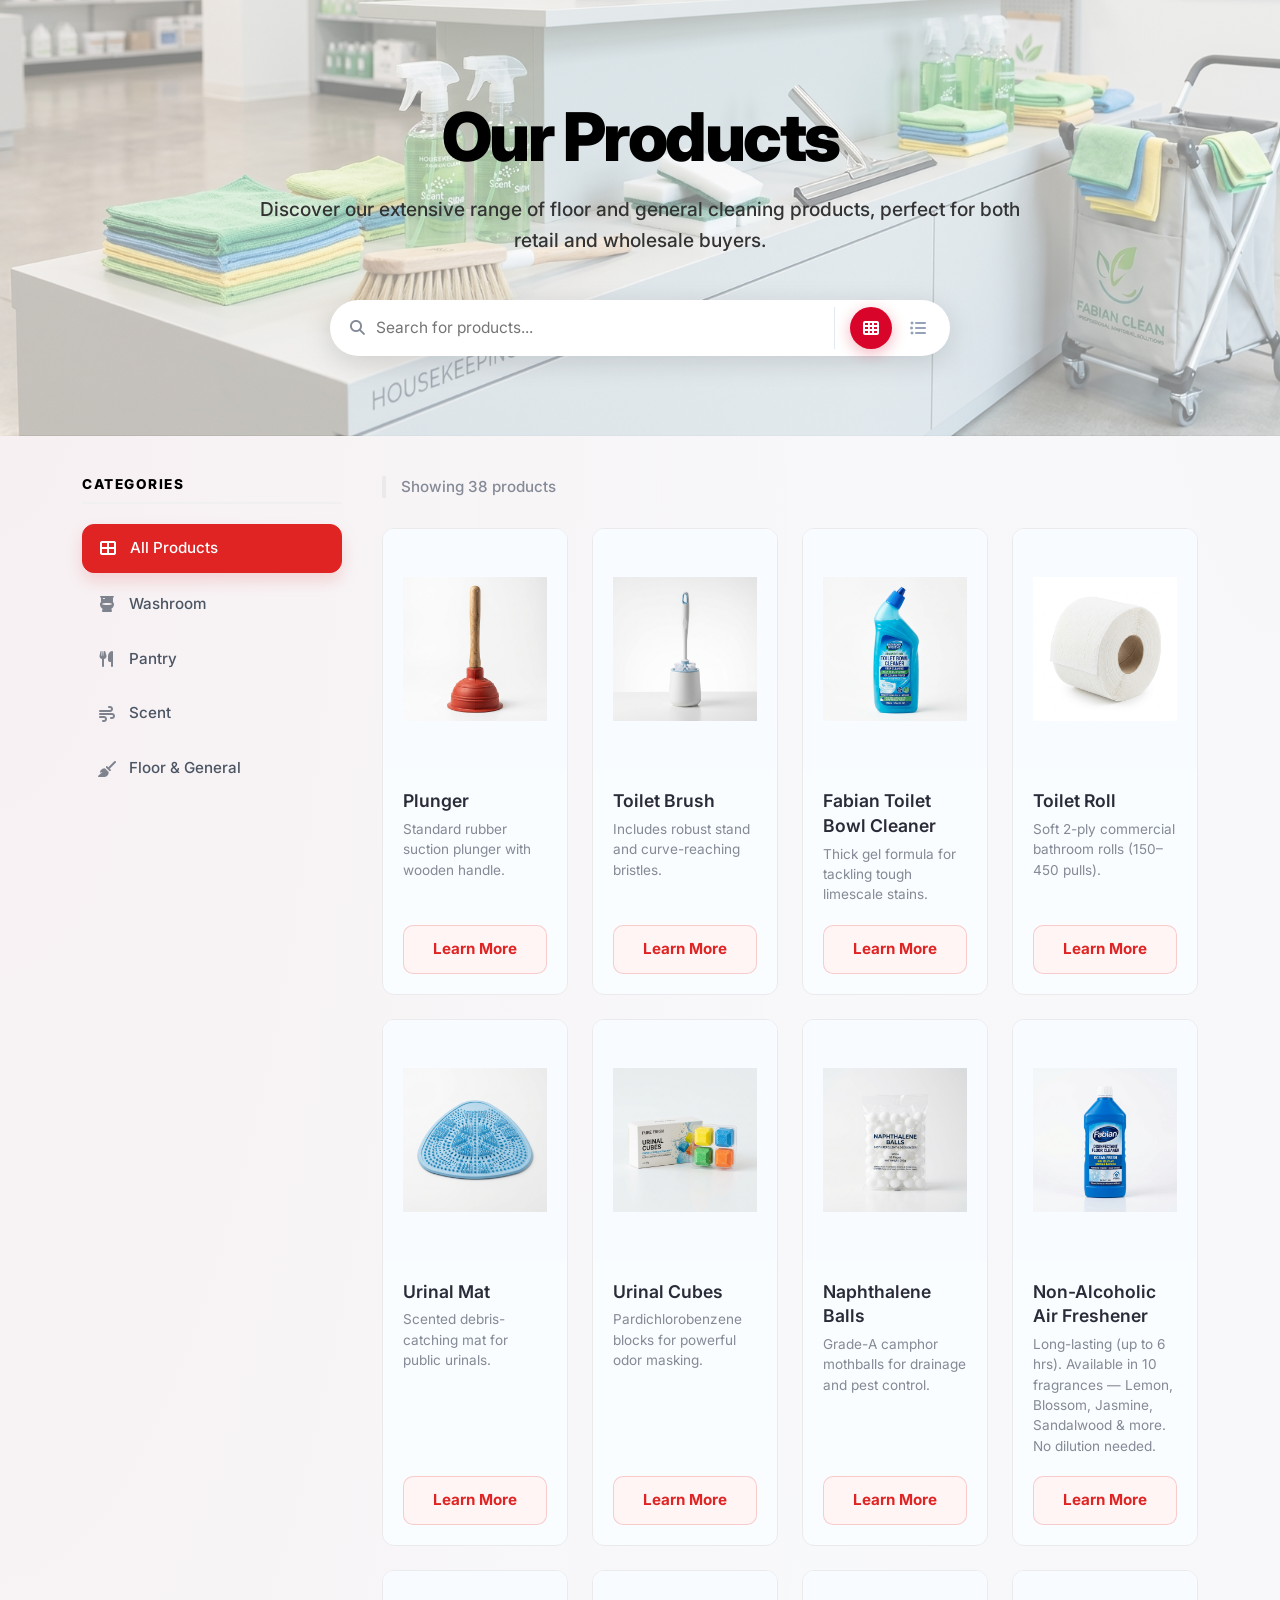
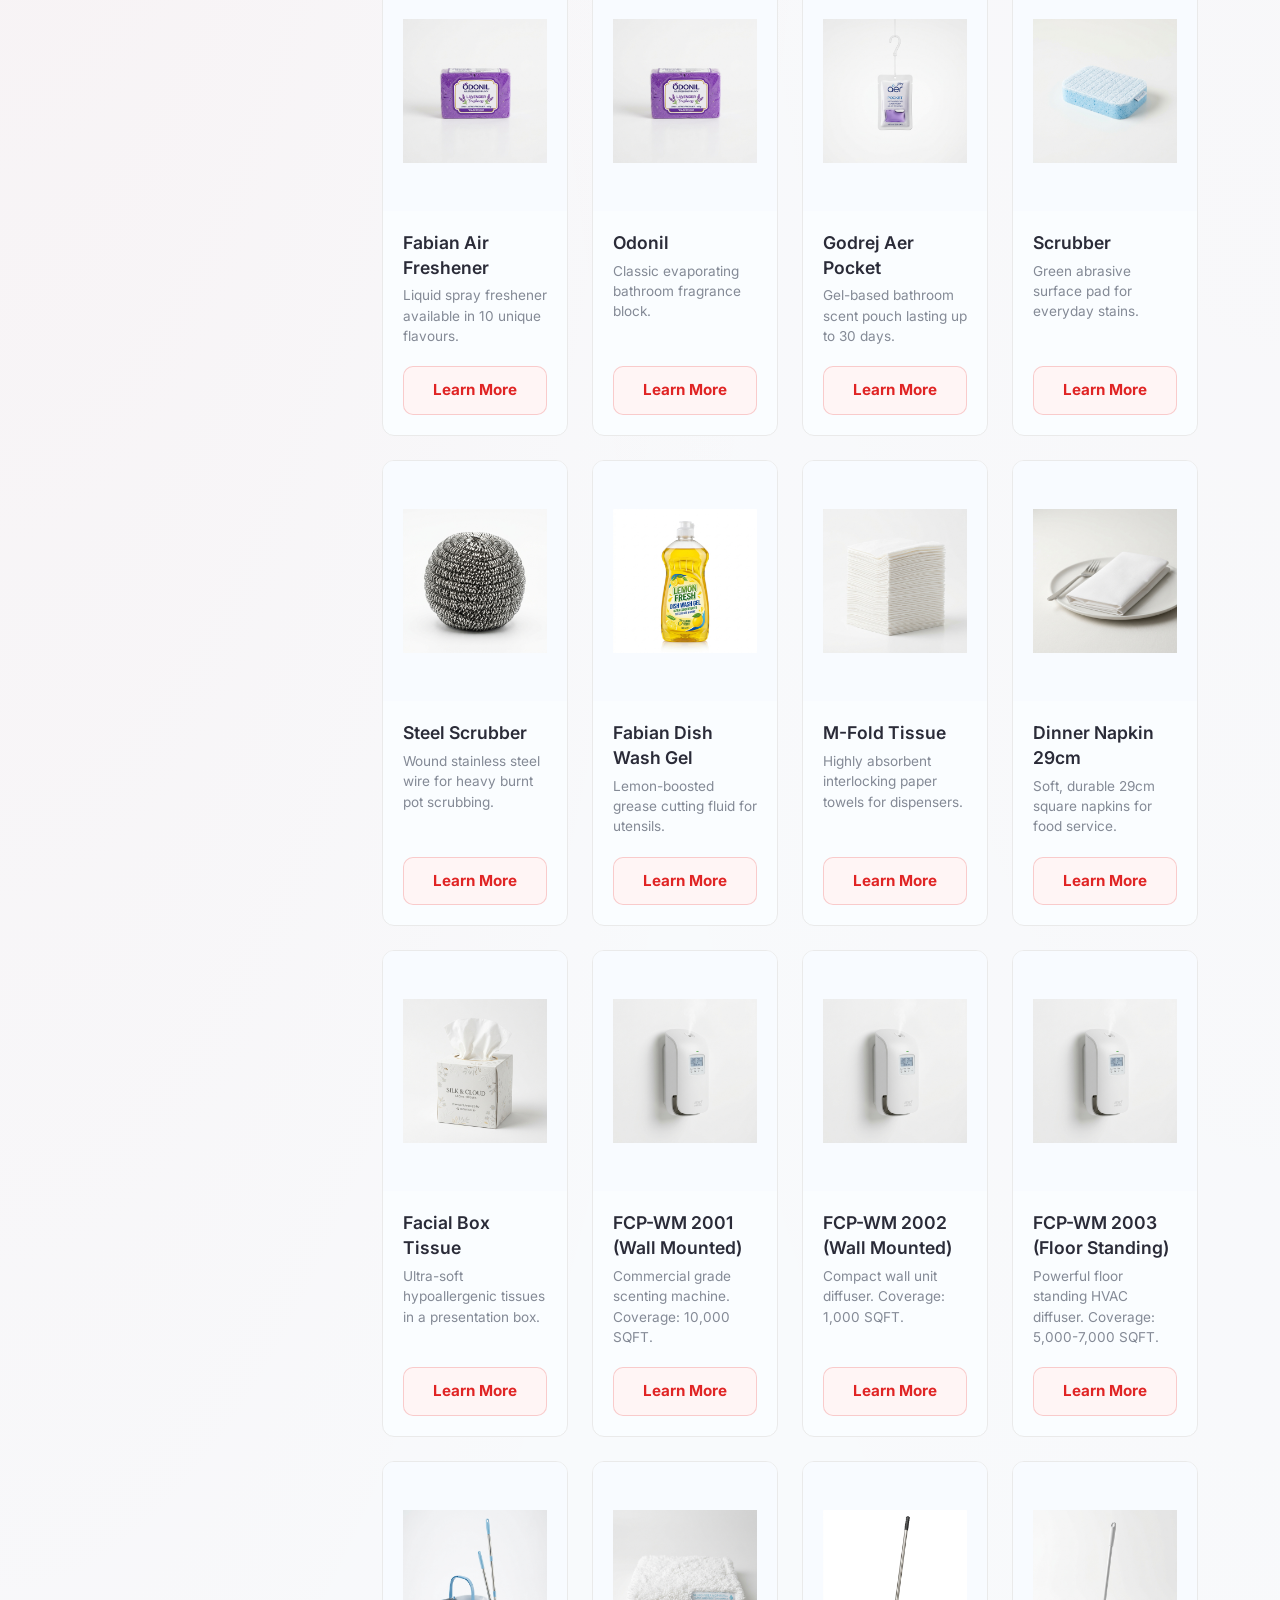
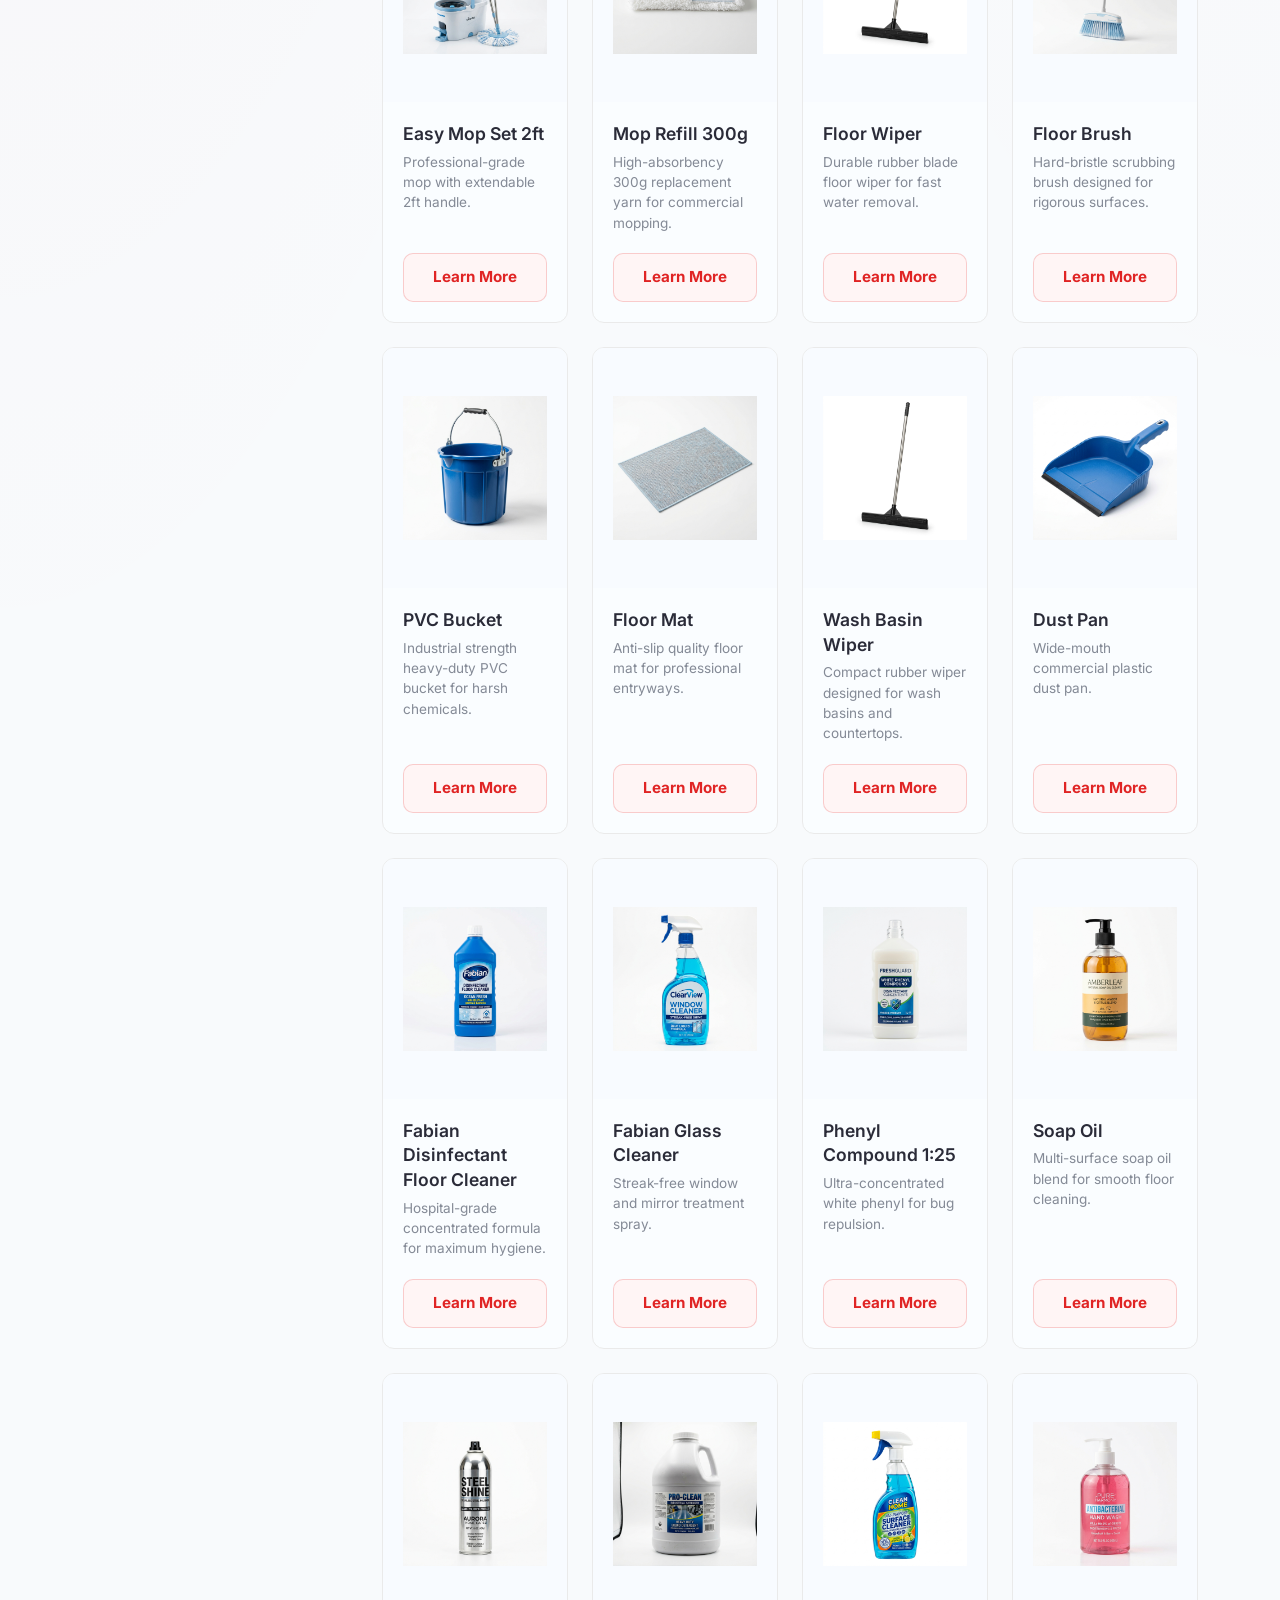
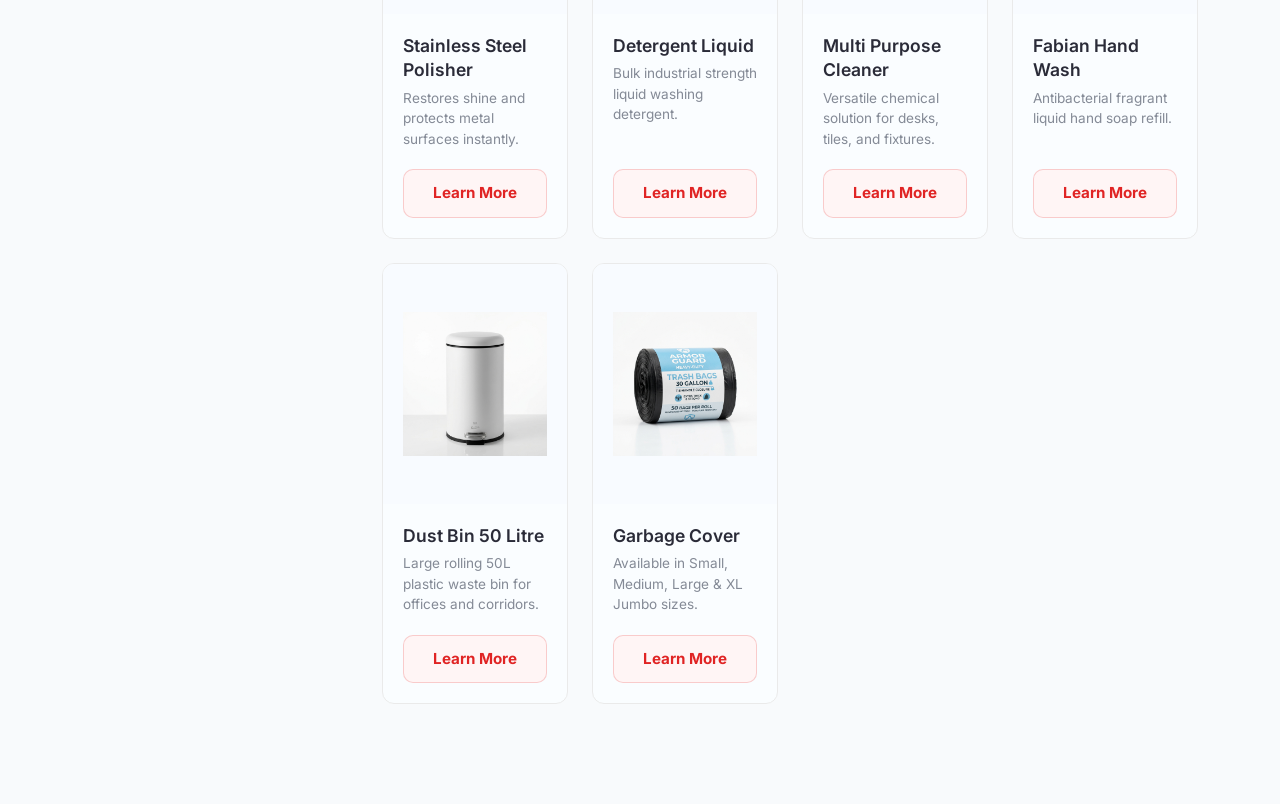
==== allproducts.html @ e347fa62 "product upload" ====
<!DOCTYPE html>
<html lang="en">

<head>
    <meta charset="UTF-8">
    <meta name="viewport" content="width=device-width, initial-scale=1.0">
    <title>Floor & General Care - CT Cleaning & Hygiene</title>
    <link href="https://cdn.jsdelivr.net/npm/bootstrap@5.3.0/dist/css/bootstrap.min.css" rel="stylesheet">
    <link rel="stylesheet" href="https://cdnjs.cloudflare.com/ajax/libs/font-awesome/6.4.0/css/all.min.css">
    <link rel="stylesheet" href="assets/css/allproducts.css">
</head>

<body>

    <!-- Header & Search -->
    <div class="shop-header fade-in-up">
        <div class="container">
            <h1 class="shop-title">Our Products</h1>
            <p class="shop-desc">Discover our extensive range of floor and general cleaning products, perfect for
                both retail and wholesale buyers.</p>
            <div class="search-controls">
                <div class="search-input-wrapper">
                    <i class="fas fa-search"></i>
                    <input type="text" id="productSearch" class="search-input" placeholder="Search for products...">
                </div>
                <div class="view-toggles">
                    <button class="view-btn active" id="btnGrid" title="Grid View">
                        <i class="fas fa-th"></i>
                    </button>
                    <button class="view-btn" id="btnList" title="List View">
                        <i class="fas fa-list-ul"></i>
                    </button>
                </div>
            </div>
        </div>
    </div>

    <!-- Sub-navigation Categorization -->
    




    <!-- =========================================================
         MAIN PRODUCTS GRID
         ========================================================= -->
    <div class="products-wrapper">
        <div class="container">
            <div class="products-layout">
                <!-- Sidebar -->
                <aside class="product-sidebar fade-in-up">
                    <h3 class="sidebar-title">Categories</h3>
                    <div class="filter-pills" id="filterContainer">
                        <button class="filter-pill active" data-filter="all"><i class="fas fa-th-large"></i> All Products</button>
                        <button class="filter-pill" data-filter="washroom"><i class="fas fa-toilet"></i> Washroom</button>
                        <button class="filter-pill" data-filter="pantry"><i class="fas fa-utensils"></i> Pantry</button>
                        <button class="filter-pill" data-filter="scent"><i class="fas fa-wind"></i> Scent</button>
                        <button class="filter-pill" data-filter="floor-cleaning"><i class="fas fa-broom"></i> Floor & General</button>
                    </div>
                </aside>

                <!-- Main Content -->
                <main class="products-main">
                    <div class="results-count fade-in-up" id="resultsCount">Showing all products</div>
                    <div class="row g-4" id="productsGrid">



                <div class="col-12 col-sm-6 col-md-4 col-lg-3 product-item fade-in-up" data-category="washroom"
                    data-subcategory="toilet" data-name="plunger">
                    <div class="product-card">
                        <div class="product-img-wrapper">
                            <img src="assets/images/plunger.png" alt="Plunger">
                        </div>
                        <div class="product-info">
                            <h3 class="product-title">Plunger</h3>
                            <p class="product-desc">Standard rubber suction plunger with wooden handle.</p>
                            <button class="btn btn-quote">Learn More</button>
                        </div>
                    </div>
                </div>

                <div class="col-12 col-sm-6 col-md-4 col-lg-3 product-item fade-in-up delay-100"
                    data-category="washroom" data-subcategory="toilet" data-name="toilet brush">
                    <div class="product-card">
                        <div class="product-img-wrapper">
                            <img src="assets/images/toilet_brush.png" alt="Toilet Brush">
                        </div>
                        <div class="product-info">
                            <h3 class="product-title">Toilet Brush</h3>
                            <p class="product-desc">Includes robust stand and curve-reaching bristles.</p>
                            <button class="btn btn-quote">Learn More</button>
                        </div>
                    </div>
                </div>

                <div class="col-12 col-sm-6 col-md-4 col-lg-3 product-item fade-in-up delay-200"
                    data-category="washroom" data-subcategory="toilet" data-name="fabian toilet bowl cleaner">
                    <div class="product-card">
                        <div class="product-img-wrapper">
                            <img src="assets/images/toilet_bowl_cleaner.png" alt="Fabian Toilet Bowl Cleaner">
                        </div>
                        <div class="product-info">
                            <h3 class="product-title">Fabian Toilet Bowl Cleaner</h3>
                            <p class="product-desc">Thick gel formula for tackling tough limescale stains.</p>
                            <button class="btn btn-quote">Learn More</button>
                        </div>
                    </div>
                </div>

                <div class="col-12 col-sm-6 col-md-4 col-lg-3 product-item fade-in-up delay-300"
                    data-category="washroom" data-subcategory="toilet" data-name="toilet roll">
                    <div class="product-card">
                        <div class="product-img-wrapper">
                            <img src="assets/images/toilet_roll.png" alt="Toilet Roll">
                        </div>
                        <div class="product-info">
                            <h3 class="product-title">Toilet Roll</h3>
                            <p class="product-desc">Soft 2-ply commercial bathroom rolls (150–450 pulls).</p>
                            <button class="btn btn-quote">Learn More</button>
                        </div>
                    </div>
                </div>



                <div class="col-12 col-sm-6 col-md-4 col-lg-3 product-item fade-in-up" data-category="washroom"
                    data-subcategory="urinal" data-name="urinal mat">
                    <div class="product-card">
                        <div class="product-img-wrapper">
                            <img src="assets/images/urinal_mat.png" alt="Urinal Mat">
                        </div>
                        <div class="product-info">
                            <h3 class="product-title">Urinal Mat</h3>
                            <p class="product-desc">Scented debris-catching mat for public urinals.</p>
                            <button class="btn btn-quote">Learn More</button>
                        </div>
                    </div>
                </div>

                <div class="col-12 col-sm-6 col-md-4 col-lg-3 product-item fade-in-up delay-100"
                    data-category="washroom" data-subcategory="urinal" data-name="urinal cubes">
                    <div class="product-card">
                        <div class="product-img-wrapper">
                            <img src="assets/images/urinal_cubes.png" alt="Urinal Cubes">
                        </div>
                        <div class="product-info">
                            <h3 class="product-title">Urinal Cubes</h3>
                            <p class="product-desc">Pardichlorobenzene blocks for powerful odor masking.</p>
                            <button class="btn btn-quote">Learn More</button>
                        </div>
                    </div>
                </div>

                <div class="col-12 col-sm-6 col-md-4 col-lg-3 product-item fade-in-up delay-200"
                    data-category="washroom" data-subcategory="urinal" data-name="naphthalene balls">
                    <div class="product-card">
                        <div class="product-img-wrapper">
                            <img src="assets/images/naphthalene_balls.png" alt="Naphthalene Balls">
                        </div>
                        <div class="product-info">
                            <h3 class="product-title">Naphthalene Balls</h3>
                            <p class="product-desc">Grade-A camphor mothballs for drainage and pest control.</p>
                            <button class="btn btn-quote">Learn More</button>
                        </div>
                    </div>
                </div>



                <div class="col-12 col-sm-6 col-md-4 col-lg-3 product-item fade-in-up" data-category="washroom"
                    data-subcategory="airfreshener" data-name="non alcoholic air freshener fabian lime">
                    <div class="product-card">
                        <div class="product-img-wrapper">
                            <img src="assets/images/disinfectant_cleaner.png" alt="Non-Alcoholic Air Freshener">
                        </div>
                        <div class="product-info">
                            <h3 class="product-title">Non-Alcoholic Air Freshener</h3>
                            <p class="product-desc">Long-lasting (up to 6 hrs). Available in 10 fragrances — Lemon,
                                Blossom, Jasmine, Sandalwood & more. No dilution needed.</p>
                            <button class="btn btn-quote">Learn More</button>
                        </div>
                    </div>
                </div>

                <div class="col-12 col-sm-6 col-md-4 col-lg-3 product-item fade-in-up delay-100"
                    data-category="washroom" data-subcategory="airfreshener" data-name="fabian air freshener">
                    <div class="product-card">
                        <div class="product-img-wrapper">
                            <img src="assets/images/odonil.png" alt="Fabian Air Freshener">
                        </div>
                        <div class="product-info">
                            <h3 class="product-title">Fabian Air Freshener</h3>
                            <p class="product-desc">Liquid spray freshener available in 10 unique flavours.</p>
                            <button class="btn btn-quote">Learn More</button>
                        </div>
                    </div>
                </div>


                <div class="col-12 col-sm-6 col-md-4 col-lg-3 product-item fade-in-up delay-100"
                    data-category="washroom" data-subcategory="airfreshener" data-name="odonil">
                    <div class="product-card">
                        <div class="product-img-wrapper">
                            <img src="assets/images/odonil.png" alt="Odonil">
                        </div>
                        <div class="product-info">
                            <h3 class="product-title">Odonil</h3>
                            <p class="product-desc">Classic evaporating bathroom fragrance block.</p>
                            <button class="btn btn-quote">Learn More</button>
                        </div>
                    </div>
                </div>

                <div class="col-12 col-sm-6 col-md-4 col-lg-3 product-item fade-in-up delay-200"
                    data-category="washroom" data-subcategory="airfreshener" data-name="godrej aer pocket">
                    <div class="product-card">
                        <div class="product-img-wrapper">
                            <img src="assets/images/aer_pocket.png" alt="Godrej Aer Pocket">
                        </div>
                        <div class="product-info">
                            <h3 class="product-title">Godrej Aer Pocket</h3>
                            <p class="product-desc">Gel-based bathroom scent pouch lasting up to 30 days.</p>
                            <button class="btn btn-quote">Learn More</button>
                        </div>
                    </div>
                </div>



                <div class="col-12 col-sm-6 col-md-4 col-lg-3 product-item fade-in-up" data-category="pantry"
                    data-subcategory="vessel" data-name="scrubber">
                    <div class="product-card">
                        <div class="product-img-wrapper">
                            <img src="assets/images/scrubber.png" alt="Scrubber">
                        </div>
                        <div class="product-info">
                            <h3 class="product-title">Scrubber</h3>
                            <p class="product-desc">Green abrasive surface pad for everyday stains.</p>
                            <button class="btn btn-quote">Learn More</button>
                        </div>
                    </div>
                </div>

                <div class="col-12 col-sm-6 col-md-4 col-lg-3 product-item fade-in-up delay-100" data-category="pantry"
                    data-subcategory="vessel" data-name="steel scrubber">
                    <div class="product-card">
                        <div class="product-img-wrapper">
                            <img src="assets/images/steel_scrubber.png" alt="Steel Scrubber">
                        </div>
                        <div class="product-info">
                            <h3 class="product-title">Steel Scrubber</h3>
                            <p class="product-desc">Wound stainless steel wire for heavy burnt pot scrubbing.</p>
                            <button class="btn btn-quote">Learn More</button>
                        </div>
                    </div>
                </div>

                <div class="col-12 col-sm-6 col-md-4 col-lg-3 product-item fade-in-up delay-200" data-category="pantry"
                    data-subcategory="vessel" data-name="fabian dish wash gel">
                    <div class="product-card">
                        <div class="product-img-wrapper">
                            <img src="assets/images/dish_wash_gel.png" alt="Fabian Dish Wash Gel">
                        </div>
                        <div class="product-info">
                            <h3 class="product-title">Fabian Dish Wash Gel</h3>
                            <p class="product-desc">Lemon-boosted grease cutting fluid for utensils.</p>
                            <button class="btn btn-quote">Learn More</button>
                        </div>
                    </div>
                </div>



                <div class="col-12 col-sm-6 col-md-4 col-lg-3 product-item fade-in-up delay-300" data-category="pantry"
                    data-subcategory="tissue" data-name="m-fold tissue">
                    <div class="product-card">
                        <div class="product-img-wrapper">
                            <img src="assets/images/m_fold_tissue.png" alt="M-Fold Tissue">
                        </div>
                        <div class="product-info">
                            <h3 class="product-title">M-Fold Tissue</h3>
                            <p class="product-desc">Highly absorbent interlocking paper towels for dispensers.</p>
                            <button class="btn btn-quote">Learn More</button>
                        </div>
                    </div>
                </div>

                <div class="col-12 col-sm-6 col-md-4 col-lg-3 product-item fade-in-up" data-category="pantry"
                    data-subcategory="tissue" data-name="dinner napkin 29cm">
                    <div class="product-card">
                        <div class="product-img-wrapper">
                            <img src="assets/images/dinner_napkin.png" alt="Dinner Napkin 29cm">
                        </div>
                        <div class="product-info">
                            <h3 class="product-title">Dinner Napkin 29cm</h3>
                            <p class="product-desc">Soft, durable 29cm square napkins for food service.</p>
                            <button class="btn btn-quote">Learn More</button>
                        </div>
                    </div>
                </div>

                <div class="col-12 col-sm-6 col-md-4 col-lg-3 product-item fade-in-up delay-100" data-category="pantry"
                    data-subcategory="tissue" data-name="facial box tissue">
                    <div class="product-card">
                        <div class="product-img-wrapper">
                            <img src="assets/images/facial_tissue.png" alt="Facial Box Tissue">
                        </div>
                        <div class="product-info">
                            <h3 class="product-title">Facial Box Tissue</h3>
                            <p class="product-desc">Ultra-soft hypoallergenic tissues in a presentation box.</p>
                            <button class="btn btn-quote">Learn More</button>
                        </div>
                    </div>
                </div>


                <div class="col-12 col-sm-6 col-md-4 col-lg-3 product-item fade-in-up delay-200" data-category="scent"
                    data-subcategory="scent-machines" data-name="fcp-wm 2001 wall mounted">
                    <div class="product-card">
                        <div class="product-img-wrapper">
                            <img src="assets/images/scent_wall_machine.png" alt="FCP-WM 2001 Wall Mounted">
                        </div>
                        <div class="product-info">
                            <h3 class="product-title">FCP-WM 2001 (Wall Mounted)</h3>
                            <p class="product-desc">Commercial grade scenting machine. Coverage: 10,000 SQFT.</p>
                            <button class="btn btn-quote">Learn More</button>
                        </div>
                    </div>
                </div>

                <div class="col-12 col-sm-6 col-md-4 col-lg-3 product-item fade-in-up delay-300" data-category="scent"
                    data-subcategory="scent-machines" data-name="fcp-wm 2002 wall mounted">
                    <div class="product-card">
                        <div class="product-img-wrapper">
                            <img src="assets/images/scent_wall_machine.png" alt="FCP-WM 2002 Wall Mounted">
                        </div>
                        <div class="product-info">
                            <h3 class="product-title">FCP-WM 2002 (Wall Mounted)</h3>
                            <p class="product-desc">Compact wall unit diffuser. Coverage: 1,000 SQFT.</p>
                            <button class="btn btn-quote">Learn More</button>
                        </div>
                    </div>
                </div>

                <div class="col-12 col-sm-6 col-md-4 col-lg-3 product-item fade-in-up" data-category="scent"
                    data-subcategory="scent-machines" data-name="fcp-wm 2003 floor standing">
                    <div class="product-card">
                        <div class="product-img-wrapper">
                            <img src="assets/images/scent_wall_machine.png" alt="FCP-WM 2003 Floor Standing">
                        </div>
                        <div class="product-info">
                            <h3 class="product-title">FCP-WM 2003 (Floor Standing)</h3>
                            <p class="product-desc">Powerful floor standing HVAC diffuser. Coverage: 5,000-7,000 SQFT.
                            </p>
                            <button class="btn btn-quote">Learn More</button>
                        </div>
                    </div>
                </div>



                <div class="col-12 col-sm-6 col-md-4 col-lg-3 product-item fade-in-up delay-100" data-category="floor"
                    data-subcategory="floor-tools" data-name="easy mop set 2ft">
                    <div class="product-card">
                        <div class="product-img-wrapper">
                            <img src="assets/images/easy_mop.png" alt="Easy Mop Set 2ft">
                        </div>
                        <div class="product-info">
                            <h3 class="product-title">Easy Mop Set 2ft</h3>
                            <p class="product-desc">Professional-grade mop with extendable 2ft handle.</p>
                            <button class="btn btn-quote">Learn More</button>
                        </div>
                    </div>
                </div>

                <div class="col-12 col-sm-6 col-md-4 col-lg-3 product-item fade-in-up delay-200" data-category="floor"
                    data-subcategory="floor-tools" data-name="mop refill 300g">
                    <div class="product-card">
                        <div class="product-img-wrapper">
                            <img src="assets/images/mop_refill.png" alt="Mop Refill 300g">
                        </div>
                        <div class="product-info">
                            <h3 class="product-title">Mop Refill 300g</h3>
                            <p class="product-desc">High-absorbency 300g replacement yarn for commercial mopping.</p>
                            <button class="btn btn-quote">Learn More</button>
                        </div>
                    </div>
                </div>

                <div class="col-12 col-sm-6 col-md-4 col-lg-3 product-item fade-in-up delay-300" data-category="floor"
                    data-subcategory="floor-tools" data-name="floor wiper">
                    <div class="product-card">
                        <div class="product-img-wrapper">
                            <img src="assets/images/floor_wiper2.png" alt="Floor Wiper">
                        </div>
                        <div class="product-info">
                            <h3 class="product-title">Floor Wiper</h3>
                            <p class="product-desc">Durable rubber blade floor wiper for fast water removal.</p>
                            <button class="btn btn-quote">Learn More</button>
                        </div>
                    </div>
                </div>

                <div class="col-12 col-sm-6 col-md-4 col-lg-3 product-item fade-in-up" data-category="floor"
                    data-subcategory="floor-tools" data-name="floor brush">
                    <div class="product-card">
                        <div class="product-img-wrapper">
                            <img src="assets/images/soft_broom.png" alt="Floor Brush">
                        </div>
                        <div class="product-info">
                            <h3 class="product-title">Floor Brush</h3>
                            <p class="product-desc">Hard-bristle scrubbing brush designed for rigorous surfaces.</p>
                            <button class="btn btn-quote">Learn More</button>
                        </div>
                    </div>
                </div>

                <div class="col-12 col-sm-6 col-md-4 col-lg-3 product-item fade-in-up delay-100" data-category="floor"
                    data-subcategory="floor-tools" data-name="pvc bucket">
                    <div class="product-card">
                        <div class="product-img-wrapper">
                            <img src="assets/images/pvc_bucket.png" alt="PVC Bucket">
                        </div>
                        <div class="product-info">
                            <h3 class="product-title">PVC Bucket</h3>
                            <p class="product-desc">Industrial strength heavy-duty PVC bucket for harsh chemicals.</p>
                            <button class="btn btn-quote">Learn More</button>
                        </div>
                    </div>
                </div>

                <div class="col-12 col-sm-6 col-md-4 col-lg-3 product-item fade-in-up delay-200" data-category="floor"
                    data-subcategory="floor-tools" data-name="floor mat">
                    <div class="product-card">
                        <div class="product-img-wrapper">
                            <img src="assets/images/floor_mat.png" alt="Floor Mat">
                        </div>
                        <div class="product-info">
                            <h3 class="product-title">Floor Mat</h3>
                            <p class="product-desc">Anti-slip quality floor mat for professional entryways.</p>
                            <button class="btn btn-quote">Learn More</button>
                        </div>
                    </div>
                </div>

                <div class="col-12 col-sm-6 col-md-4 col-lg-3 product-item fade-in-up delay-300" data-category="floor"
                    data-subcategory="floor-tools" data-name="wash basin wiper">
                    <div class="product-card">
                        <div class="product-img-wrapper"><img src="assets/images/floor_wiper2.png" alt="Wash Basin Wiper"></div>
                        <div class="product-info">
                            <h3 class="product-title">Wash Basin Wiper</h3>
                            <p class="product-desc">Compact rubber wiper designed for wash basins and countertops.</p>
                            <button class="btn btn-quote">Learn More</button>
                        </div>
                    </div>
                </div>

                <div class="col-12 col-sm-6 col-md-4 col-lg-3 product-item fade-in-up" data-category="floor"
                    data-subcategory="floor-tools" data-name="dust pan">
                    <div class="product-card">
                        <div class="product-img-wrapper"><img src="assets/images/dust_pan.png" alt="Dust Pan"></div>
                        <div class="product-info">
                            <h3 class="product-title">Dust Pan</h3>
                            <p class="product-desc">Wide-mouth commercial plastic dust pan.</p>
                            <button class="btn btn-quote">Learn More</button>
                        </div>
                    </div>
                </div>



                <div class="col-12 col-sm-6 col-md-4 col-lg-3 product-item fade-in-up delay-300" data-category="floor"
                    data-subcategory="liquid-cleaners" data-name="fabian disinfectant floor cleaner">
                    <div class="product-card">
                        <div class="product-img-wrapper">
                            <img src="assets/images/disinfectant_cleaner.png" alt="Fabian Disinfectant Floor Cleaner">
                        </div>
                        <div class="product-info">
                            <h3 class="product-title">Fabian Disinfectant Floor Cleaner</h3>
                            <p class="product-desc">Hospital-grade concentrated formula for maximum hygiene.</p>
                            <button class="btn btn-quote">Learn More</button>
                        </div>
                    </div>
                </div>

                <div class="col-12 col-sm-6 col-md-4 col-lg-3 product-item fade-in-up" data-category="floor"
                    data-subcategory="liquid-cleaners" data-name="fabian glass cleaner">
                    <div class="product-card">
                        <div class="product-img-wrapper">
                            <img src="assets/images/glass_cleaner.png" alt="Fabian Glass Cleaner">
                        </div>
                        <div class="product-info">
                            <h3 class="product-title">Fabian Glass Cleaner</h3>
                            <p class="product-desc">Streak-free window and mirror treatment spray.</p>
                            <button class="btn btn-quote">Learn More</button>
                        </div>
                    </div>
                </div>

                <div class="col-12 col-sm-6 col-md-4 col-lg-3 product-item fade-in-up delay-100" data-category="floor"
                    data-subcategory="liquid-cleaners" data-name="phenyl compound 1:25">
                    <div class="product-card">
                        <div class="product-img-wrapper">
                            <img src="assets/images/phenyl_compound.png" alt="Phenyl Compound 1:25">
                        </div>
                        <div class="product-info">
                            <h3 class="product-title">Phenyl Compound 1:25</h3>
                            <p class="product-desc">Ultra-concentrated white phenyl for bug repulsion.</p>
                            <button class="btn btn-quote">Learn More</button>
                        </div>
                    </div>
                </div>

                <div class="col-12 col-sm-6 col-md-4 col-lg-3 product-item fade-in-up delay-200" data-category="floor"
                    data-subcategory="liquid-cleaners" data-name="soap oil">
                    <div class="product-card">
                        <div class="product-img-wrapper">
                            <img src="assets/images/soap_oil.png" alt="Soap Oil">
                        </div>
                        <div class="product-info">
                            <h3 class="product-title">Soap Oil</h3>
                            <p class="product-desc">Multi-surface soap oil blend for smooth floor cleaning.</p>
                            <button class="btn btn-quote">Learn More</button>
                        </div>
                    </div>
                </div>

                <div class="col-12 col-sm-6 col-md-4 col-lg-3 product-item fade-in-up" data-category="floor"
                    data-subcategory="liquid-cleaners" data-name="stainless steel polisher">
                    <div class="product-card">
                        <div class="product-img-wrapper">
                            <img src="assets/images/steel_polisher.png" alt="Stainless Steel Polisher">
                        </div>
                        <div class="product-info">
                            <h3 class="product-title">Stainless Steel Polisher</h3>
                            <p class="product-desc">Restores shine and protects metal surfaces instantly.</p>
                            <button class="btn btn-quote">Learn More</button>
                        </div>
                    </div>
                </div>

                <div class="col-12 col-sm-6 col-md-4 col-lg-3 product-item fade-in-up delay-100" data-category="floor"
                    data-subcategory="liquid-cleaners" data-name="detergent liquid">
                    <div class="product-card">
                        <div class="product-img-wrapper">
                            <img src="assets/images/detergent_liquid.png" alt="Detergent Liquid">
                        </div>
                        <div class="product-info">
                            <h3 class="product-title">Detergent Liquid</h3>
                            <p class="product-desc">Bulk industrial strength liquid washing detergent.</p>
                            <button class="btn btn-quote">Learn More</button>
                        </div>
                    </div>
                </div>

                <div class="col-12 col-sm-6 col-md-4 col-lg-3 product-item fade-in-up delay-200" data-category="floor"
                    data-subcategory="liquid-cleaners" data-name="multi purpose cleaner">
                    <div class="product-card">
                        <div class="product-img-wrapper">
                            <img src="assets/images/multipurpose_cleaner.png" alt="Multi Purpose Cleaner">
                        </div>
                        <div class="product-info">
                            <h3 class="product-title">Multi Purpose Cleaner</h3>
                            <p class="product-desc">Versatile chemical solution for desks, tiles, and fixtures.</p>
                            <button class="btn btn-quote">Learn More</button>
                        </div>
                    </div>
                </div>

                <div class="col-12 col-sm-6 col-md-4 col-lg-3 product-item fade-in-up delay-300" data-category="floor"
                    data-subcategory="liquid-cleaners" data-name="fabian hand wash">
                    <div class="product-card">
                        <div class="product-img-wrapper">
                            <img src="assets/images/handwash.png" alt="Fabian Hand Wash">
                        </div>
                        <div class="product-info">
                            <h3 class="product-title">Fabian Hand Wash</h3>
                            <p class="product-desc">Antibacterial fragrant liquid hand soap refill.</p>
                            <button class="btn btn-quote">Learn More</button>
                        </div>
                    </div>
                </div>



                <div class="col-12 col-sm-6 col-md-4 col-lg-3 product-item fade-in-up" data-category="floor"
                    data-subcategory="waste" data-name="dust bin 50 litre">
                    <div class="product-card">
                        <div class="product-img-wrapper">
                            <img src="assets/images/dust_bin.png" alt="Dust Bin 50 Litre">
                        </div>
                        <div class="product-info">
                            <h3 class="product-title">Dust Bin 50 Litre</h3>
                            <p class="product-desc">Large rolling 50L plastic waste bin for offices and corridors.</p>
                            <button class="btn btn-quote">Learn More</button>
                        </div>
                    </div>
                </div>

                <div class="col-12 col-sm-6 col-md-4 col-lg-3 product-item fade-in-up delay-100" data-category="floor"
                    data-subcategory="waste" data-name="garbage cover small medium large xl">
                    <div class="product-card">
                        <div class="product-img-wrapper">
                            <img src="assets/images/garbage_covers.png" alt="Garbage Cover">
                        </div>
                        <div class="product-info">
                            <h3 class="product-title">Garbage Cover</h3>
                            <p class="product-desc">Available in Small, Medium, Large &amp; XL Jumbo sizes.</p>
                            <button class="btn btn-quote">Learn More</button>
                        </div>
                    </div>
                </div>

            </main><!-- /.products-main -->
        </div><!-- /.products-layout -->
    </div>
</div>

    <script src="https://cdn.jsdelivr.net/npm/bootstrap@5.3.0/dist/js/bootstrap.bundle.min.js"></script>
    <script src="products.js"></script>
    <script src="script.js"></script>
</body>

</html>
---- assets/css/allproducts.css ----
@import url('https://fonts.googleapis.com/css2?family=Inter:wght@300;400;500;600;700&display=swap');

:root {
    --primary-red: #E02424;
    --light-red: #fff5f5;
    --white: #FFFFFF;
    --text-dark: #2a2b38;
    --text-muted: #848a96;
    --border-color: #eaeaea;
    --bg-gray: #fcfcfc;
    --img-bg: #f5f6f8;
}

html {
    scroll-behavior: smooth;
}

body {
    font-family: 'Inter', -apple-system, BlinkMacSystemFont, "Segoe UI", Roboto, sans-serif;
    background-color: #f8fafc;
    background-image: 
        radial-gradient(at 0% 0%, rgba(224, 36, 36, 0.05) 0px, transparent 50%),
        radial-gradient(at 100% 0%, rgba(224, 36, 36, 0.02) 0px, transparent 50%);
    color: var(--text-dark);
    margin: 0;
    padding: 0;
    overflow-x: hidden;
}

/* Page Header & Search Area */
.shop-header {
    padding: 100px 0 80px;
    background: linear-gradient(rgba(255, 255, 255, 0.5), rgba(255, 255, 255, 0.5)), url('../images/backgrd.png');
    background-size: cover;
    background-position: center;
    background-attachment: fixed;
    text-align: center;
    color: #000000;
    position: relative;
}

.shop-title {
    font-weight: 850;
    font-size: 4.2rem;
    color: #000000;
    margin-bottom: 20px;
    letter-spacing: -2.5px;
    line-height: 1.1;
}

.shop-desc {
    color: #333333;
    font-size: 1.2rem;
    max-width: 800px;
    margin: 0 auto 45px;
    line-height: 1.6;
    font-weight: 500;
}

/* Search Container — Pill Capsule Style */
.search-controls {
    max-width: 620px;
    margin: 0 auto;
    background: #ffffff;
    padding: 6px 6px 6px 20px;
    border-radius: 50px;
    border: none;
    display: flex;
    align-items: center;
    box-shadow: 0 6px 28px rgba(0, 0, 0, 0.13);
}

.search-input-wrapper {
    flex-grow: 1;
    position: relative;
    display: flex;
    align-items: center;
}

.search-input-wrapper i {
    position: absolute;
    left: 0px;
    color: var(--text-muted);
    font-size: 0.95rem;
}

.search-input {
    width: 100%;
    border: none;
    padding: 10px 12px 10px 26px;
    font-size: 0.97rem;
    outline: none;
    background: transparent;
    font-family: inherit;
    color: var(--text-dark);
}

.view-toggles {
    display: flex;
    gap: 5px;
    margin-left: 15px;
    padding: 0 5px 0 15px;
    background: transparent;
    border-left: 1px solid #e2e8f0;
    align-items: center;
}

.view-btn {
    width: 42px;
    height: 42px;
    border: none;
    border-radius: 50%;
    background: transparent;
    color: #94a3b8;
    transition: all 0.3s cubic-bezier(0.4, 0, 0.2, 1);
    display: flex;
    justify-content: center;
    align-items: center;
    cursor: pointer;
    font-size: 1rem;
    position: relative;
    z-index: 1;
}

.view-btn:hover {
    color: var(--primary-red);
}

.view-btn.active {
    background-color: #d90429; /* Matches the vibrant red in the image */
    color: var(--white);
    box-shadow: 0 4px 15px rgba(217, 4, 41, 0.3);
}

/* ─────── Two-level navigation ─────── */
.main-nav {
    position: sticky;
    top: 0;
    z-index: 100;
    background: var(--white);
    border-bottom: 1px solid var(--border-color);
    box-shadow: 0 4px 15px rgba(0, 0, 0, 0.05);
    padding: 0;
    margin-bottom: 0;
}

.main-nav-pills {
    display: flex;
    gap: 0;
    overflow-x: auto;
    scrollbar-width: none;
}

.main-nav-pills::-webkit-scrollbar {
    display: none;
}

.main-nav-pill {
    flex-shrink: 0;
    background: transparent;
    border: none;
    border-bottom: 3px solid transparent;
    padding: 12px 20px;
    font-size: 0.9rem;
    font-weight: 600;
    color: var(--text-muted);
    cursor: pointer;
    transition: all 0.2s;
    white-space: nowrap;
}

.main-nav-pill:hover {
    color: var(--primary-red);
    background: rgba(224, 36, 36, 0.04);
}

.main-nav-pill.active {
    color: var(--primary-red);
    border-bottom-color: var(--primary-red);
    background: rgba(224, 36, 36, 0.05);
}

/* Sub-nav bar */
.sub-nav {
    padding: 40px 0 0px;
    background: transparent;
}

.sub-nav-pills {
    display: flex;
    gap: 12px;
    justify-content: flex-start;
    flex-wrap: wrap;
    padding-left: 15px; /* Slight padding to align with results count */
}

.sub-nav-pill {
    background: #FFFFFF;
    border: 1px solid #e2e8f0;
    padding: 10px 28px;
    border-radius: 50px;
    color: #4b5563;
    font-size: 0.95rem;
    font-weight: 500;
    cursor: pointer;
    transition: all 0.2s ease;
    white-space: nowrap;
}

.sub-nav-pill:hover {
    border-color: var(--primary-red);
    color: var(--primary-red);
}

.sub-nav-pill.active {
    background: var(--primary-red);
    color: var(--white);
    border-color: var(--primary-red);
    box-shadow: 0 4px 12px rgba(224, 36, 36, 0.2);
}

/* Product Grid */
.products-wrapper {
    padding-bottom: 100px;
}

.results-count {
    font-size: 0.95rem;
    color: var(--text-muted);
    margin: 60px 0 35px; /* Increased top margin to put down the results */
    font-weight: 500;
    padding-left: 15px;
    border-left: 4px solid #eaeaea; 
}

/* Product Card - Clean Model */
.product-card {
    background-color: #fafdff;
    /* Very slight blue tint */
    border: 1px solid var(--border-color);
    border-radius: 12px;
    overflow: hidden;
    transition: all 0.3s ease;
    height: 100%;
    display: flex;
    flex-direction: column;
}

.product-card:hover {
    border-color: rgba(224, 36, 36, 0.35);
    box-shadow: 0 10px 30px rgba(224, 36, 36, 0.15);
}

/* Image Wrapper */
.product-img-wrapper {
    position: relative;
    background-color: #f8fbff;
    /* Match - Very light blue tint to blend with the theme */
    height: 240px;
    width: 100%;
    display: flex;
    justify-content: center;
    align-items: center;
    overflow: hidden;
    padding: 20px;
}

.product-img-wrapper img {
    max-width: 100%;
    max-height: 100%;
    object-fit: contain;
    transition: transform 0.4s ease;
}

.icon-placeholder {
    font-size: 4rem;
    color: var(--primary-red);
    opacity: 0.8;
}

.product-card:hover .product-img-wrapper img {
    transform: scale(1.05);
}

/* Badges */
.stock-badge {
    position: absolute;
    top: 15px;
    right: 15px;
    background-color: var(--primary-red);
    color: white;
    font-size: 0.75rem;
    font-weight: 600;
    padding: 4px 10px;
    border-radius: 4px;
    letter-spacing: 0.5px;
}

/* Product Info Block */
.product-info {
    padding: 20px;
    display: flex;
    flex-direction: column;
    flex-grow: 1;
}

.product-title {
    font-size: 1.1rem;
    font-weight: 600;
    color: var(--text-dark);
    margin-bottom: 5px;
    line-height: 1.4;
}

.product-desc {
    font-size: 0.85rem;
    color: var(--text-muted);
    margin-bottom: auto;
    /* pushes button to bottom */
    padding-bottom: 20px;
    line-height: 1.5;
}

.btn-quote {
    color: var(--primary-red);
    border: 1px solid rgba(224, 36, 36, 0.2);
    background-color: var(--light-red);
    border-radius: 10px;
    padding: 12px 0;
    font-weight: 700;
    font-size: 0.95rem;
    transition: all 0.3s ease;
    width: 100%;
    display: inline-block;
    text-decoration: none;
    text-align: center;
}

.btn-quote:hover {
    background-color: var(--primary-red);
    border-color: var(--primary-red);
    color: var(--white);
    transform: translateY(-2px);
    box-shadow: 0 4px 12px rgba(224, 36, 36, 0.2);
}

/* Fade In */
.fade-in-up {
    opacity: 0;
    transform: translateY(20px);
    transition: opacity 0.6s ease-out, transform 0.6s ease-out;
}

.fade-in-up.visible {
    opacity: 1;
    transform: translateY(0);
}

/* Delay classes */
.delay-100 {
    transition-delay: 0.1s;
}

.delay-200 {
    transition-delay: 0.2s;
}

.delay-300 {
    transition-delay: 0.3s;
}

/* Section Header Rows (inside the grid) */
.section-header-row {
    padding: 5px 0;
    margin-top: 10px;
    display: none;
    /* Hidden by default — JS shows them only when a specific category is active */
}

.section-header {
    display: inline-flex;
    align-items: center;
    gap: 10px;
    font-size: 1rem;
    font-weight: 700;
    color: var(--text-dark);
    letter-spacing: 0.5px;
    border-bottom: 2px solid var(--primary-red);
    padding-bottom: 8px;
    margin-bottom: 4px;
}

.section-icon {
    width: 32px;
    height: 32px;
    background: rgba(224, 36, 36, 0.08);
    border-radius: 6px;
    display: flex;
    align-items: center;
    justify-content: center;
    color: var(--primary-red);
    font-size: 0.9rem;
}

/* List View Active Toggle styling */
.list-view .product-item {
    flex: 0 0 50%;
    max-width: 50%;
}

.list-view .product-card {
    flex-direction: row;
    height: auto;
}

.list-view .product-img-wrapper {
    width: 200px;
    height: 180px;
    border-right: 1px solid var(--border-color);
    flex-shrink: 0;
}

.list-view .product-info {
    justify-content: center;
    align-items: flex-start;
    padding: 20px;
    overflow: hidden;
}

.list-view .product-desc {
    margin-bottom: 20px;
}

.list-view .btn-quote {
    width: auto;
    padding: 10px 30px;
}

/* Responsive List View */
@media (max-width: 992px) {
    .list-view .product-item {
        flex: 0 0 100%;
        max-width: 100%;
    }

    .list-view .product-card {
        flex-direction: column;
    }

    .list-view .product-img-wrapper {
        width: 100%;
        height: 220px;
        border-right: none;
        border-bottom: 1px solid var(--border-color);
    }

    .list-view .btn-quote {
        width: 100%;
    }
}

/* =========================================================
   CONTACT US POPUP / MODAL
   ========================================================= */
.modal-overlay {
    position: fixed;
    top: 0;
    left: 0;
    width: 100%;
    height: 100%;
    background: rgba(0, 0, 0, 0.5);
    backdrop-filter: blur(4px);
    display: flex;
    align-items: center;
    justify-content: center;
    z-index: 2000;
    opacity: 0;
    visibility: hidden;
    transition: all 0.3s ease;
}

.modal-overlay.active {
    opacity: 1;
    visibility: visible;
}

.contact-modal {
    background: #fff;
    width: 100%;
    max-width: 650px;
    border-radius: 20px;
    padding: 40px;
    box-shadow: 0 20px 50px rgba(0, 0, 0, 0.15);
    transform: translateY(30px);
    transition: all 0.4s cubic-bezier(0.175, 0.885, 0.32, 1.275);
    position: relative;
    max-height: 90vh;
    overflow-y: auto;
}

.modal-overlay.active .contact-modal {
    transform: translateY(0);
}

.modal-close {
    position: absolute;
    top: 20px;
    right: 20px;
    background: none;
    border: none;
    font-size: 1.5rem;
    color: #999;
    cursor: pointer;
    transition: color 0.2s;
}

.modal-close:hover {
    color: var(--primary-red);
}

.contact-form .row {
    display: flex;
    flex-wrap: wrap;
    margin: 0 -10px;
}

.contact-form .form-group {
    padding: 0 10px;
    margin-bottom: 25px;
}

.contact-form .half-width {
    width: 50%;
}

.contact-form .full-width {
    width: 100%;
}

.contact-form label {
    display: block;
    font-weight: 800;
    font-size: 0.8rem;
    color: #000;
    margin-bottom: 10px;
    text-transform: uppercase;
    letter-spacing: 0.5px;
}

.contact-form input,
.contact-form select,
.contact-form textarea {
    width: 100%;
    padding: 14px 20px;
    background: #f8f9fa;
    border: 1px solid #eef0f2;
    border-radius: 12px;
    font-size: 0.95rem;
    color: #333;
    outline: none;
    transition: all 0.3s;
}

.contact-form input:focus,
.contact-form select:focus,
.contact-form textarea:focus {
    background: #fff;
    border-color: var(--primary-red);
    box-shadow: 0 0 0 4px rgba(224, 36, 36, 0.05);
}

.contact-form textarea {
    height: 120px;
    resize: none;
}

.btn-send-enquiry {
    background-color: #9b1c1c; /* Darker red matching the design */
    color: #fff;
    border: none;
    width: 100%;
    padding: 16px;
    border-radius: 12px;
    font-weight: 700;
    font-size: 1rem;
    cursor: pointer;
    transition: all 0.3s;
    margin-top: 10px;
}

.btn-send-enquiry:hover {
    background-color: #7f1d1d;
    transform: translateY(-2px);
    box-shadow: 0 6px 20px rgba(155, 28, 28, 0.3);
}

@media (max-width: 576px) {
    .contact-form .half-width {
        width: 100%;
    }
    .contact-modal {
        padding: 25px;
    }
}

/* Washroom Care Toggle Button */
.washroom-toggle-container {
    padding: 30px 0 50px;
    transition: all 0.3s ease;
}

#viewAllWashroom {
    font-weight: 600;
    letter-spacing: 0.5px;
    transition: all 0.3s cubic-bezier(0.4, 0, 0.2, 1);
    background-color: var(--primary-red);
    border-color: var(--primary-red);
    padding: 12px 40px;
    border-radius: 30px;
    text-transform: uppercase;
    font-size: 0.9rem;
}

#viewAllWashroom:hover {
    transform: translateY(-3px);
    box-shadow: 0 10px 20px rgba(224, 36, 36, 0.2);
    background-color: #085a9d;
}

#viewAllWashroom:active {
    transform: translateY(-1px);
}

/* --- Product Sidebar Layout --- */
.products-layout {
    display: flex;
    gap: 40px;
    padding-top: 40px;
}

.product-sidebar {
    flex: 0 0 260px;
    position: sticky;
    top: 20px;
    height: fit-content;
}

.sidebar-title {
    font-size: 0.85rem;
    font-weight: 800;
    color: #000;
    text-transform: uppercase;
    letter-spacing: 1.5px;
    margin-bottom: 20px;
    padding-bottom: 10px;
    border-bottom: 2px solid #f0f0f0;
}

.filter-pills {
    display: flex;
    flex-direction: column;
    gap: 8px;
}

.filter-pill {
    display: flex;
    align-items: center;
    gap: 12px;
    width: 100%;
    background: transparent;
    border: none;
    padding: 12px 15px;
    border-radius: 12px;
    color: #4b5563;
    font-size: 0.95rem;
    font-weight: 500;
    cursor: pointer;
    transition: all 0.2s ease;
    text-align: left;
}

.filter-pill i {
    width: 20px;
    text-align: center;
    font-size: 1rem;
    opacity: 0.7;
}

.filter-pill:hover {
    background: rgba(224, 36, 36, 0.05);
    color: var(--primary-red);
}

.filter-pill.active {
    background: var(--primary-red);
    color: var(--white);
    box-shadow: 0 8px 16px rgba(224, 36, 36, 0.15);
    border: 1.5px solid var(--primary-red);
}

.filter-pill.active i {
    opacity: 1;
}

.products-main {
    flex-grow: 1;
}

/* Adjustments for results-count inside main */
.products-main .results-count {
    margin-top: 0;
    margin-bottom: 30px;
}

/* Responsive Sidebar */
@media (max-width: 991px) {
    .products-layout {
        flex-direction: column;
        gap: 30px;
    }
    
    .product-sidebar {
        flex: none;
        position: static;
        width: 100%;
    }
    
    .filter-pills {
        flex-direction: row;
        flex-wrap: wrap;
        gap: 10px;
        justify-content: center;
    }
    
    .filter-pill {
        width: auto;
        padding: 9px 20px;
        border: 1.5px solid #eaeaea;
    }
}


.filter-subtitle {
    font-size: 0.75rem;
    font-weight: 800;
    color: #b1b1b1;
    text-transform: uppercase;
    letter-spacing: 1.2px;
    margin: 22px 0 10px 15px;
    position: relative;
    display: flex;
    align-items: center;
}
.filter-subtitle::after {
    content: "";
    flex-grow: 1;
    height: 1px;
    background: #f0f0f0;
    margin-left: 10px;
}
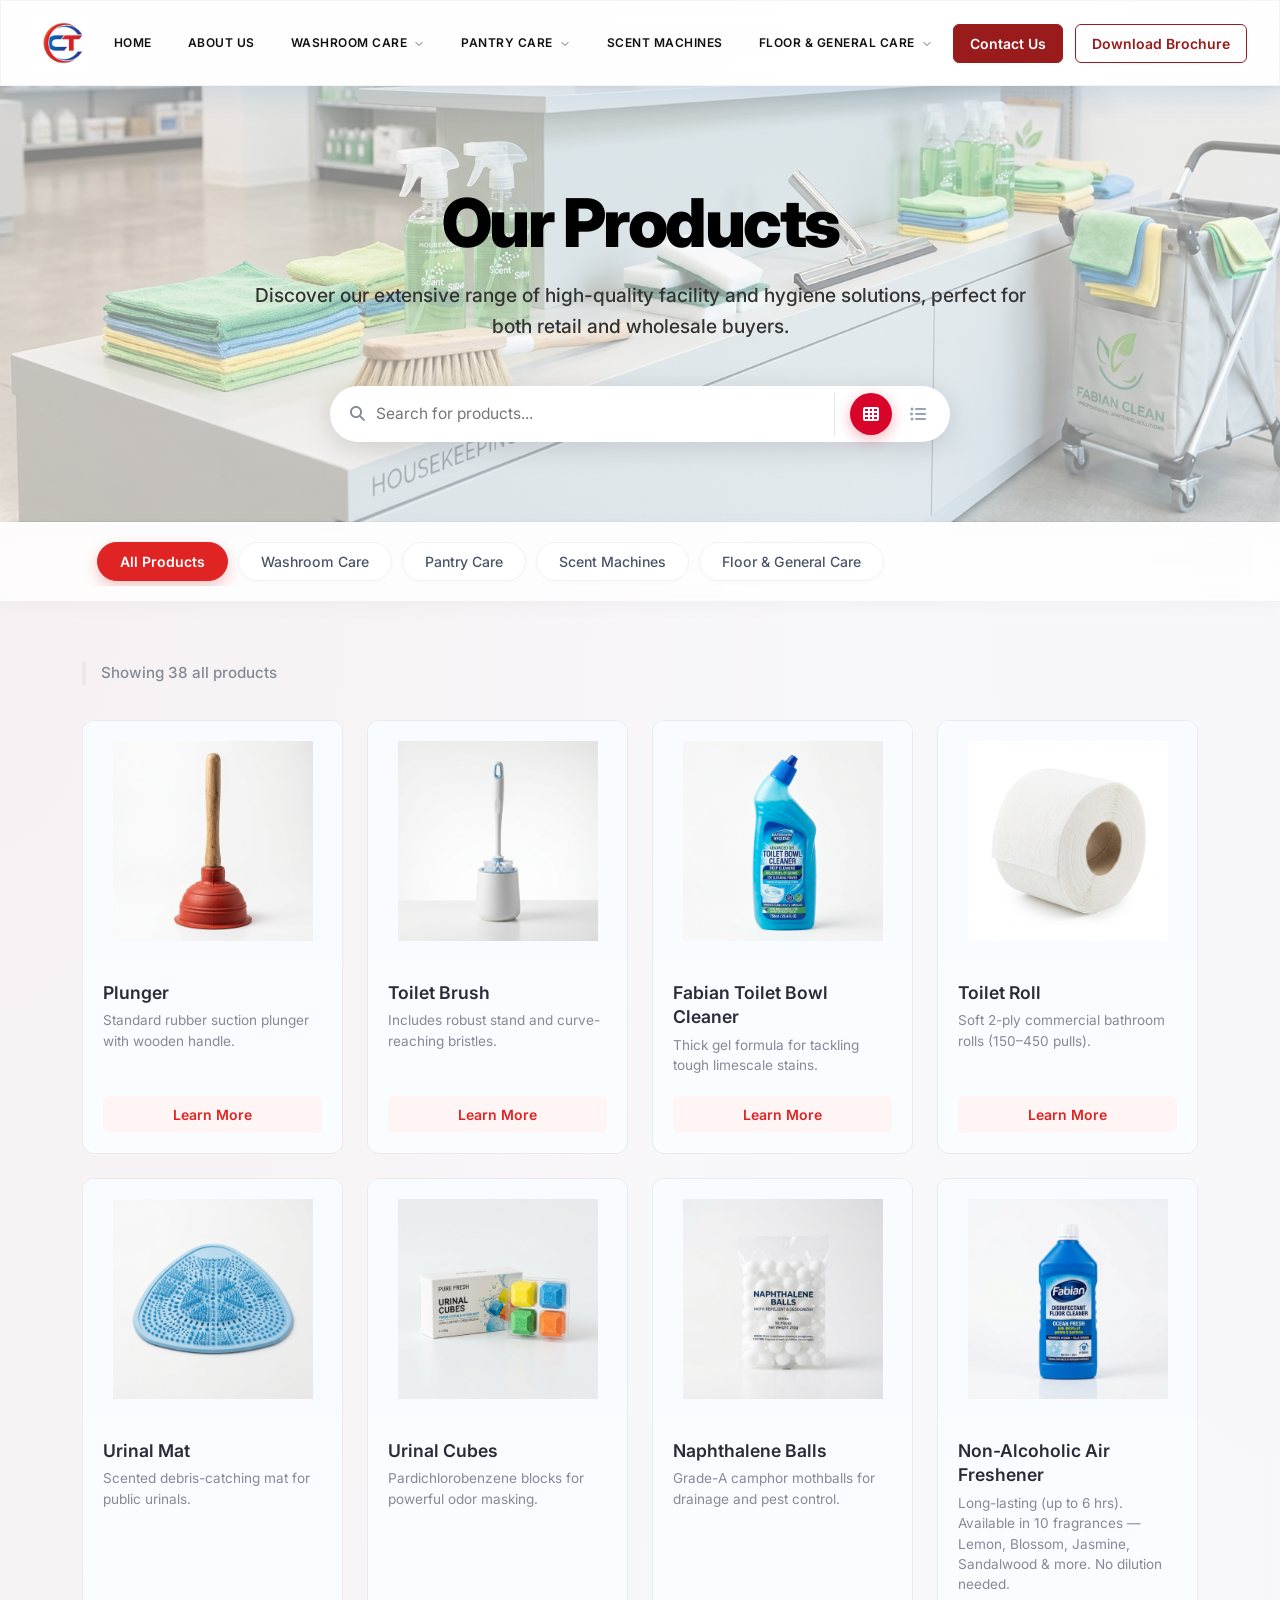
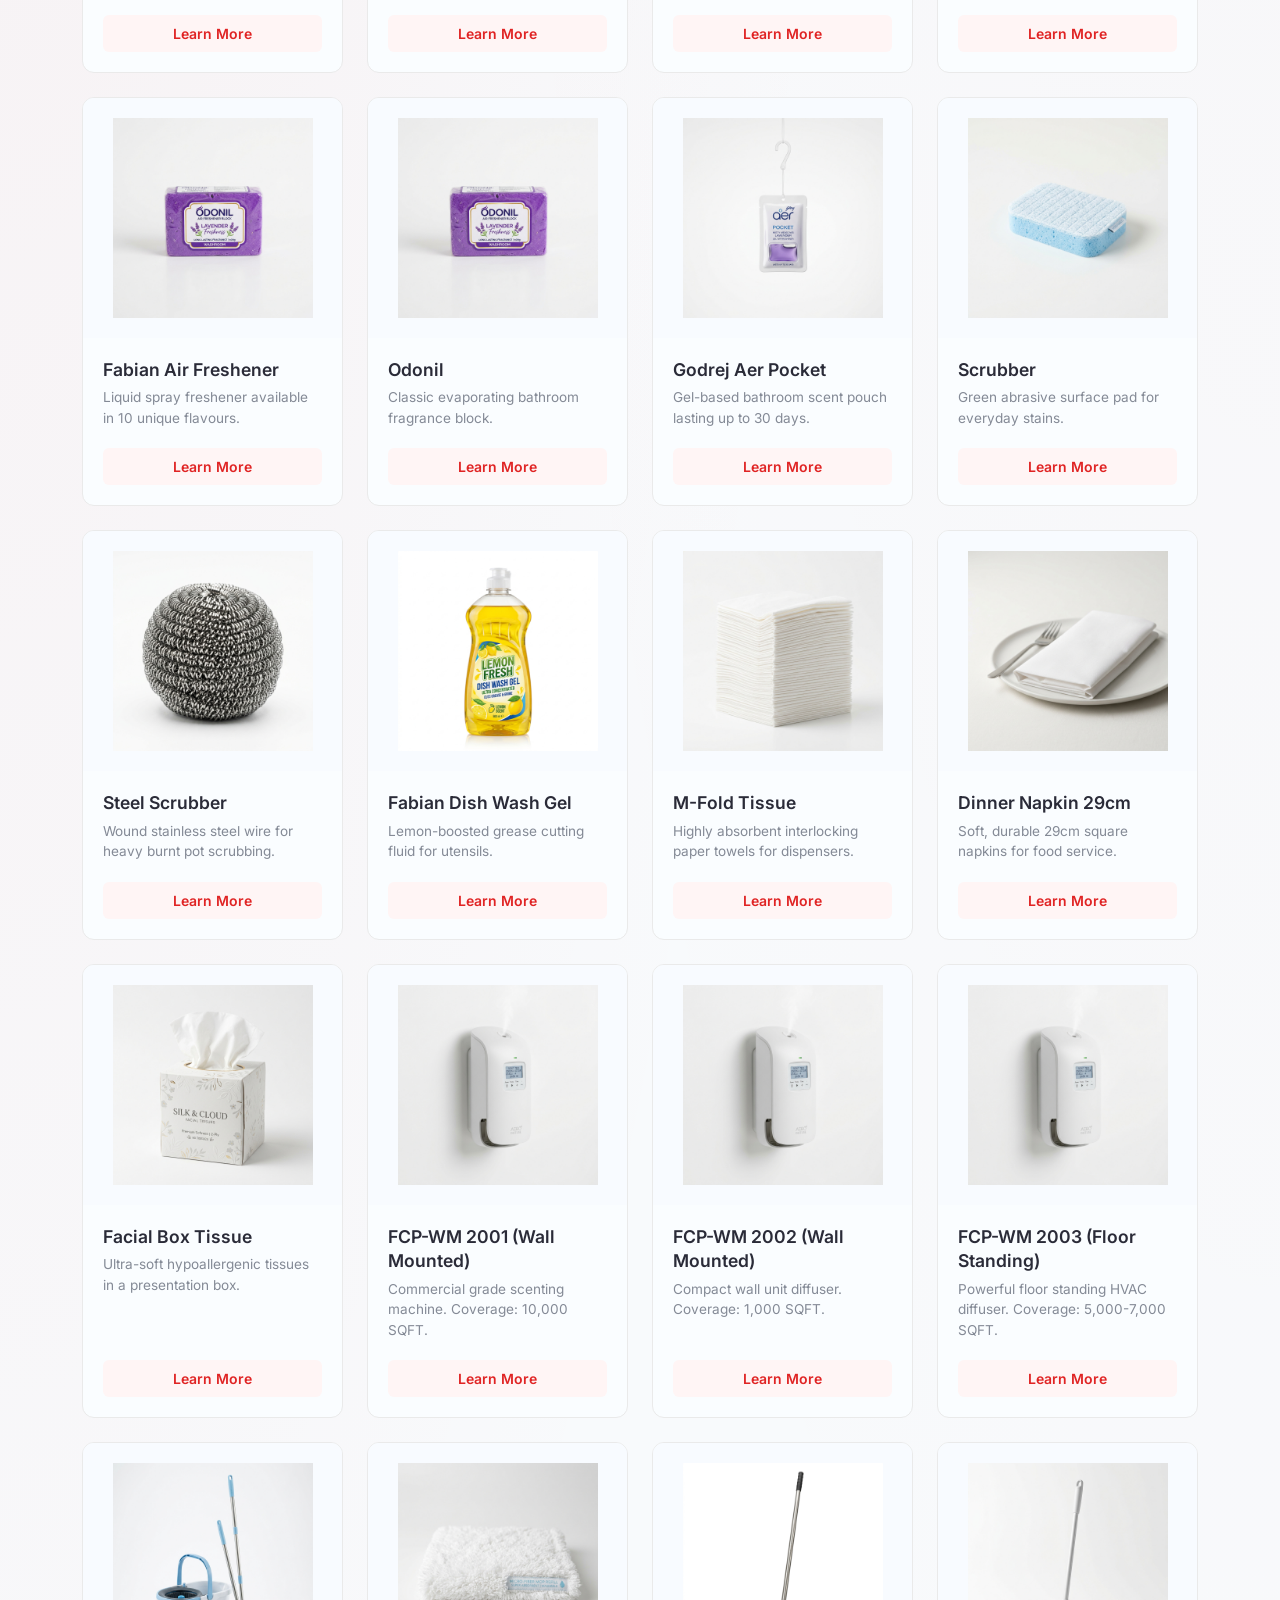
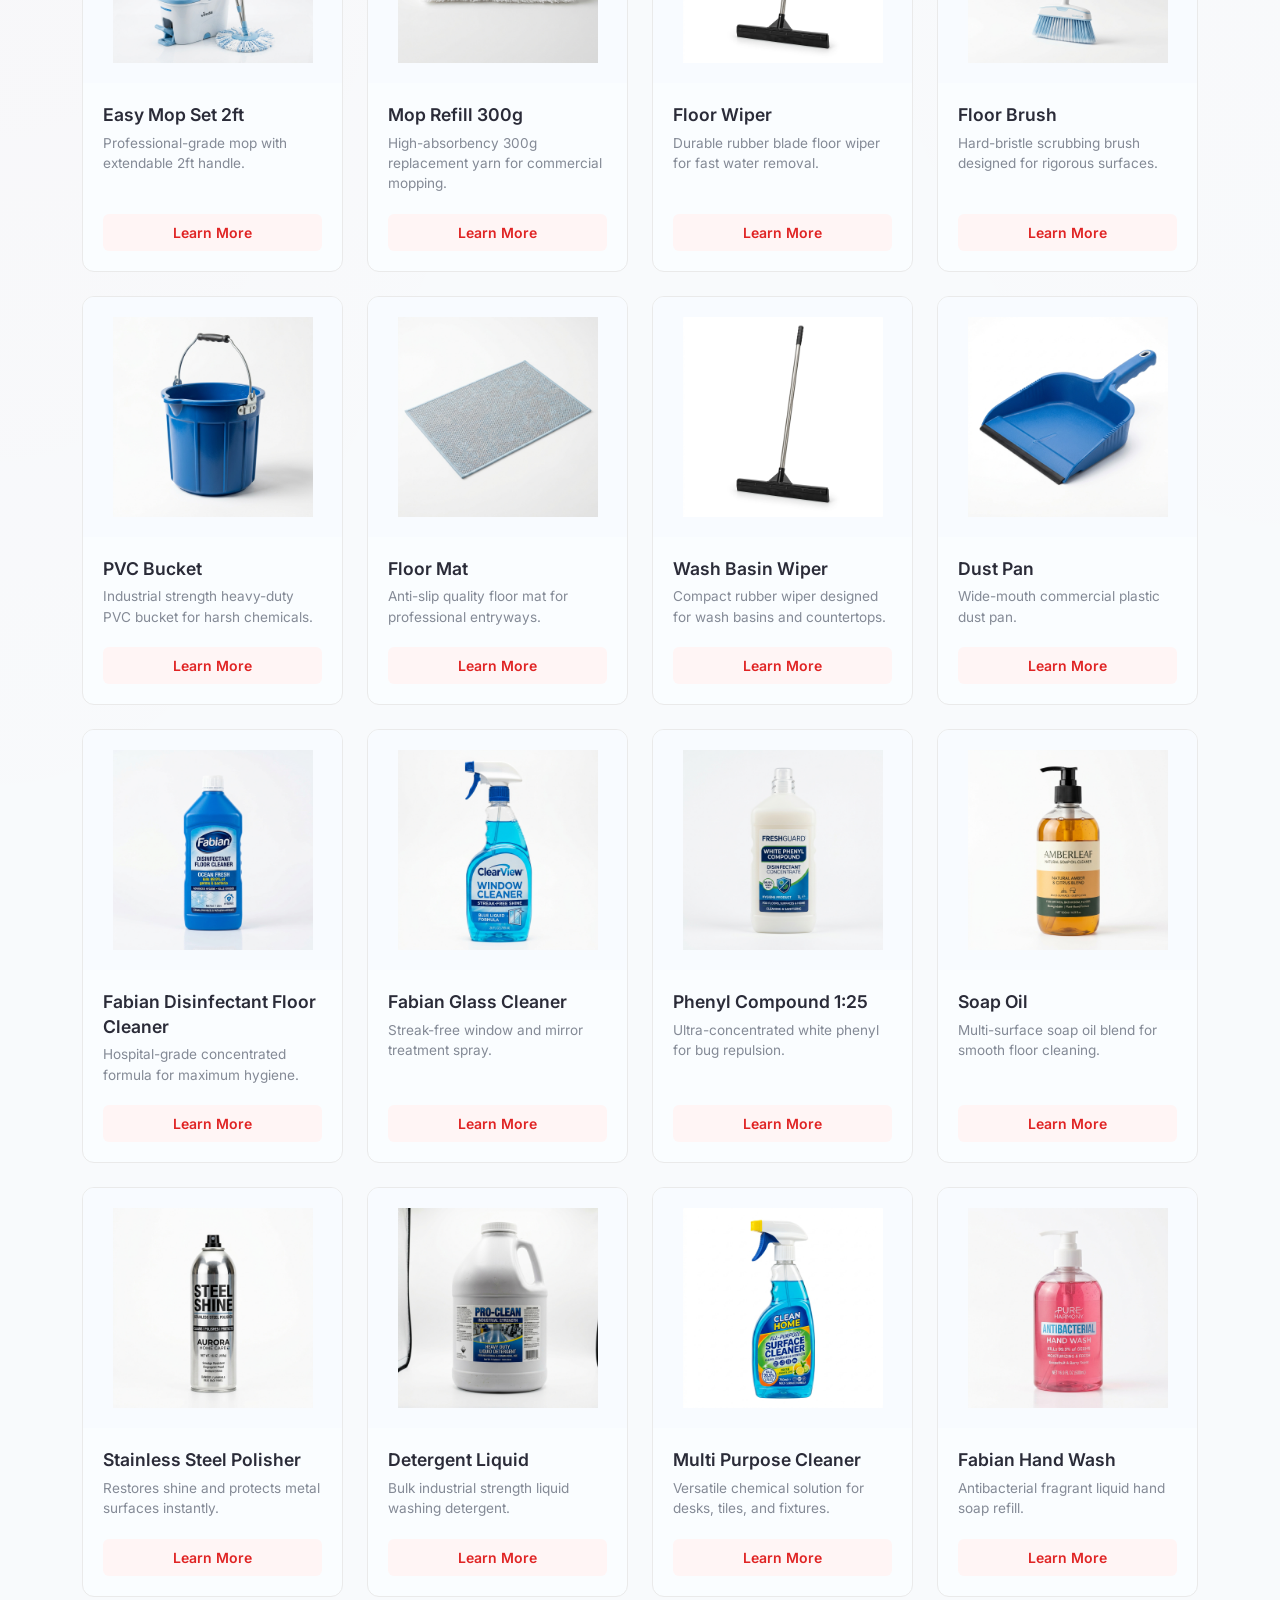
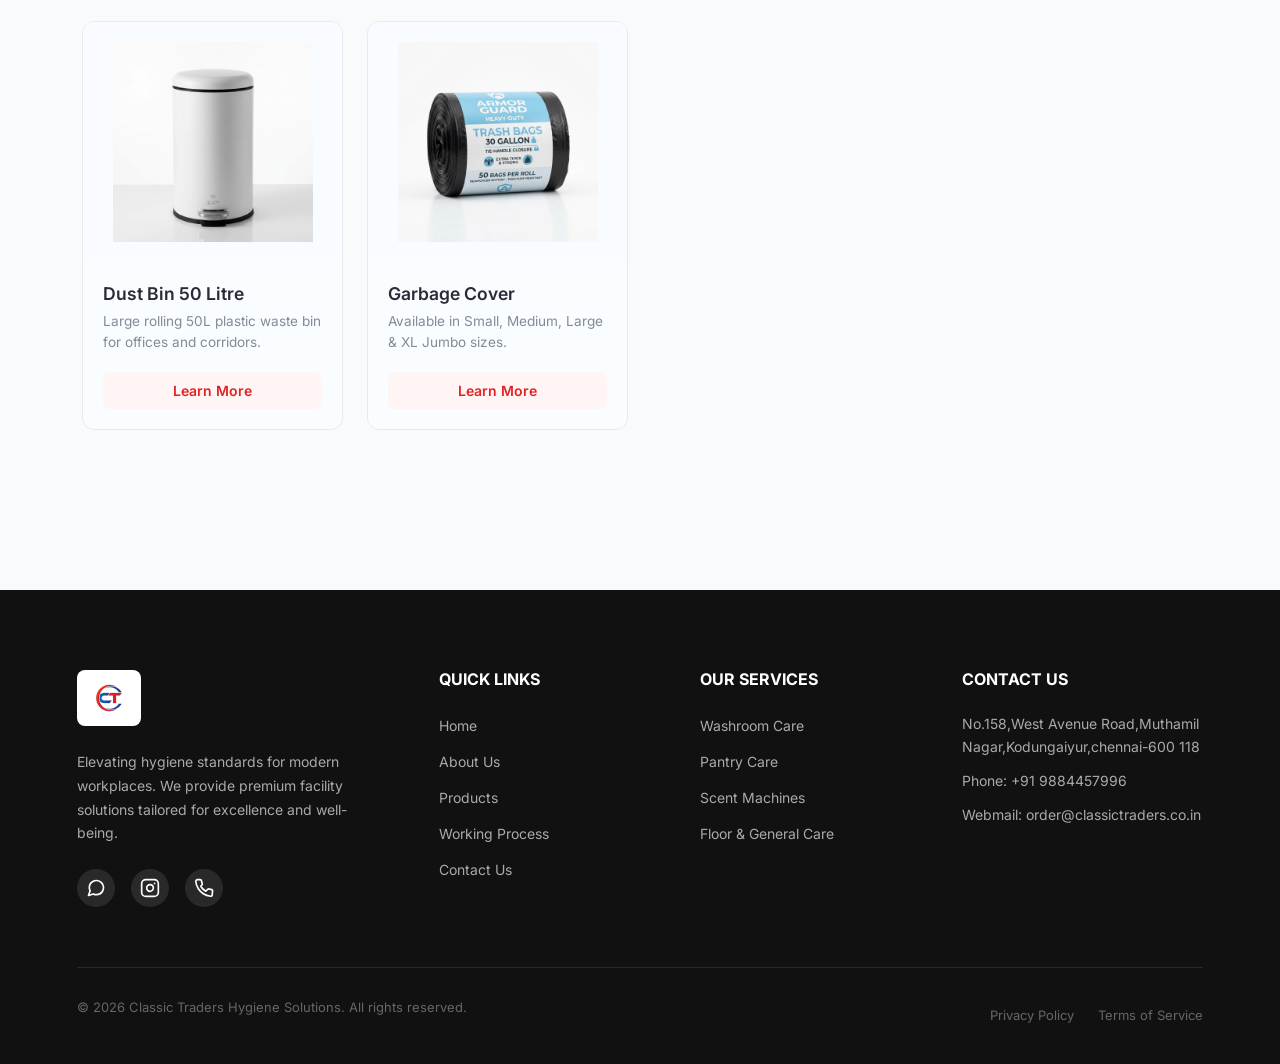
==== commit f00e9f9d: "updateddesign" ====
--- a/allproducts.html
+++ b/allproducts.html
@@ -4,20 +4,97 @@
 <head>
     <meta charset="UTF-8">
     <meta name="viewport" content="width=device-width, initial-scale=1.0">
-    <title>Floor & General Care - CT Cleaning & Hygiene</title>
+    <title>All Products - CT Cleaning & Hygiene</title>
     <link href="https://cdn.jsdelivr.net/npm/bootstrap@5.3.0/dist/css/bootstrap.min.css" rel="stylesheet">
     <link rel="stylesheet" href="https://cdnjs.cloudflare.com/ajax/libs/font-awesome/6.4.0/css/all.min.css">
-    <link rel="stylesheet" href="assets/css/allproducts.css">
+    <link rel="stylesheet" href="assets/css/styles.css">
 </head>
 
 <body>
+    <div class="top-banner">
+        <span class="banner-text">Elevating Hygiene Standards and fresh smell for Every Space.</span>
+    </div>
+
+    <!-- Mobile Navigation Overlay -->
+    <div class="mobile-nav-overlay" id="mobileNavOverlay"></div>
+
+    <!-- Main Navigation Bar -->
+    <header class="navbar">
+        <div class="navbar-left">
+            <a href="index.html#top" class="logo">
+                <img src="assets/images/logo.jpg" alt="Logo" />
+            </a>
+        </div>
+
+        <nav class="navbar-center" id="navbarCenter">
+            <button class="mobile-nav-close" id="mobileNavClose" aria-label="Close Menu">
+                <svg width="24" height="24" viewBox="0 0 24 24" fill="none" stroke="currentColor" stroke-width="2"
+                    stroke-linecap="round" stroke-linejoin="round">
+                    <line x1="18" y1="6" x2="6" y2="18"></line>
+                    <line x1="6" y1="6" x2="18" y2="18"></line>
+                </svg>
+            </button>
+            <a href="index.html#top" class="nav-item" style="text-decoration: none;">HOME</a>
+            <a href="index.html#about-us" class="nav-item" style="text-decoration: none;">ABOUT US</a>
+            <div class="nav-item has-dropdown">
+                WASHROOM CARE
+                <svg class="chevron" width="12" height="12" viewBox="0 0 24 24" fill="none" stroke="currentColor"
+                    stroke-width="2" stroke-linecap="round" stroke-linejoin="round">
+                    <polyline points="6 9 12 15 18 9"></polyline>
+                </svg>
+                <div class="dropdown-menu">
+                    <a href="washroom-care.html">Toilet cleaning</a>
+                    <a href="washroom-care.html">Urinal care</a>
+                    <a href="washroom-care.html">Air freshners</a>
+                </div>
+            </div>
+            <div class="nav-item has-dropdown">
+                PANTRY CARE
+                <svg class="chevron" width="12" height="12" viewBox="0 0 24 24" fill="none" stroke="currentColor"
+                    stroke-width="2" stroke-linecap="round" stroke-linejoin="round">
+                    <polyline points="6 9 12 15 18 9"></polyline>
+                </svg>
+                <div class="dropdown-menu">
+                    <a href="pantry-care.html">Tissue products</a>
+                    <a href="pantry-care.html">Vessel cleaner</a>
+                </div>
+            </div>
+            <a href="scent-machines.html" class="nav-item" style="text-decoration: none;">SCENT MACHINES</a>
+            <div class="nav-item has-dropdown">
+                FLOOR & GENERAL CARE
+                <svg class="chevron" width="12" height="12" viewBox="0 0 24 24" fill="none" stroke="currentColor"
+                    stroke-width="2" stroke-linecap="round" stroke-linejoin="round">
+                    <polyline points="6 9 12 15 18 9"></polyline>
+                </svg>
+                <div class="dropdown-menu">
+                    <a href="floorgeneral.html">Floor cleaning</a>
+                    <a href="floorgeneral.html">General</a>
+                    <a href="floorgeneral.html">Waste management</a>
+                </div>
+            </div>
+        </nav>
+
+        <div class="navbar-right">
+            <a href="contact.html" class="btn btn-solid btn-magnetic" style="text-decoration: none;">Contact Us</a>
+            <a href="assets/Classic Traders Profile.pdf" download="ct_traders_brochure.pdf"
+                class="btn btn-outline btn-magnetic" style="text-decoration: none;">Download Brochure</a>
+            <button class="mobile-nav-toggle" id="mobileNavToggle" aria-label="Toggle Menu">
+                <svg width="24" height="24" viewBox="0 0 24 24" fill="none" stroke="currentColor" stroke-width="2"
+                    stroke-linecap="round" stroke-linejoin="round">
+                    <line x1="3" y1="12" x2="21" y2="12"></line>
+                    <line x1="3" y1="6" x2="21" y2="6"></line>
+                    <line x1="3" y1="18" x2="21" y2="18"></line>
+                </svg>
+            </button>
+        </div>
+    </header>
 
     <!-- Header & Search -->
     <div class="shop-header fade-in-up">
         <div class="container">
             <h1 class="shop-title">Our Products</h1>
-            <p class="shop-desc">Discover our extensive range of floor and general cleaning products, perfect for
-                both retail and wholesale buyers.</p>
+            <p class="shop-desc">Discover our extensive range of high-quality facility and hygiene solutions, perfect
+                for both retail and wholesale buyers.</p>
             <div class="search-controls">
                 <div class="search-input-wrapper">
                     <i class="fas fa-search"></i>
@@ -36,9 +113,22 @@
     </div>
 
     <!-- Sub-navigation Categorization -->
-    
-
-
+    <div class="sub-nav fade-in-up">
+        <div class="container">
+            <div class="sub-nav-pills" id="subCategoryContainer">
+                <button class="sub-nav-pill active" data-filter="all">All Products</button>
+                <button class="sub-nav-pill" data-filter="washroom">Washroom Care</button>
+                <button class="sub-nav-pill" data-filter="pantry">Pantry Care</button>
+                <button class="sub-nav-pill" data-filter="scent">Scent Machines</button>
+                <button class="sub-nav-pill" data-filter="floor">Floor & General Care</button>
+            </div>
+            <!-- Secondary Sub-nav (Hidden by default, shown when a category is selected) -->
+            <div class="sub-nav-pills secondary-pills" id="secondarySubNav"
+                style="display: none; margin-top: 15px; justify-content: flex-start; flex-wrap: wrap; gap: 10px;">
+                <!-- Dynamically populated by script.js -->
+            </div>
+        </div>
+    </div>
 
 
     <!-- =========================================================
@@ -47,17 +137,8 @@
     <div class="products-wrapper">
         <div class="container">
             <div class="products-layout">
-                <!-- Sidebar -->
-                <aside class="product-sidebar fade-in-up">
-                    <h3 class="sidebar-title">Categories</h3>
-                    <div class="filter-pills" id="filterContainer">
-                        <button class="filter-pill active" data-filter="all"><i class="fas fa-th-large"></i> All Products</button>
-                        <button class="filter-pill" data-filter="washroom"><i class="fas fa-toilet"></i> Washroom</button>
-                        <button class="filter-pill" data-filter="pantry"><i class="fas fa-utensils"></i> Pantry</button>
-                        <button class="filter-pill" data-filter="scent"><i class="fas fa-wind"></i> Scent</button>
-                        <button class="filter-pill" data-filter="floor-cleaning"><i class="fas fa-broom"></i> Floor & General</button>
-                    </div>
-                </aside>
+                <!-- Sidebar Removed: Categories now handled by horizontal sub-nav -->
+
 
                 <!-- Main Content -->
                 <main class="products-main">
@@ -66,561 +147,649 @@
 
 
 
-                <div class="col-12 col-sm-6 col-md-4 col-lg-3 product-item fade-in-up" data-category="washroom"
-                    data-subcategory="toilet" data-name="plunger">
-                    <div class="product-card">
-                        <div class="product-img-wrapper">
-                            <img src="assets/images/plunger.png" alt="Plunger">
-                        </div>
-                        <div class="product-info">
-                            <h3 class="product-title">Plunger</h3>
-                            <p class="product-desc">Standard rubber suction plunger with wooden handle.</p>
-                            <button class="btn btn-quote">Learn More</button>
-                        </div>
+                        <div class="col-12 col-sm-6 col-md-4 col-lg-3 product-item fade-in-up" data-category="washroom"
+                            data-subcategory="toilet" data-name="plunger">
+                            <div class="product-card">
+                                <div class="product-img-wrapper">
+                                    <img src="assets/images/plunger.png" alt="Plunger">
+                                </div>
+                                <div class="product-info">
+                                    <h3 class="product-title">Plunger</h3>
+                                    <p class="product-desc">Standard rubber suction plunger with wooden handle.</p>
+                                    <button class="btn btn-quote">Learn More</button>
+                                </div>
+                            </div>
+                        </div>
+
+                        <div class="col-12 col-sm-6 col-md-4 col-lg-3 product-item fade-in-up delay-100"
+                            data-category="washroom" data-subcategory="toilet" data-name="toilet brush">
+                            <div class="product-card">
+                                <div class="product-img-wrapper">
+                                    <img src="assets/images/toilet_brush.png" alt="Toilet Brush">
+                                </div>
+                                <div class="product-info">
+                                    <h3 class="product-title">Toilet Brush</h3>
+                                    <p class="product-desc">Includes robust stand and curve-reaching bristles.</p>
+                                    <button class="btn btn-quote">Learn More</button>
+                                </div>
+                            </div>
+                        </div>
+
+                        <div class="col-12 col-sm-6 col-md-4 col-lg-3 product-item fade-in-up delay-200"
+                            data-category="washroom" data-subcategory="toilet" data-name="fabian toilet bowl cleaner">
+                            <div class="product-card">
+                                <div class="product-img-wrapper">
+                                    <img src="assets/images/toilet_bowl_cleaner.png" alt="Fabian Toilet Bowl Cleaner">
+                                </div>
+                                <div class="product-info">
+                                    <h3 class="product-title">Fabian Toilet Bowl Cleaner</h3>
+                                    <p class="product-desc">Thick gel formula for tackling tough limescale stains.</p>
+                                    <button class="btn btn-quote">Learn More</button>
+                                </div>
+                            </div>
+                        </div>
+
+                        <div class="col-12 col-sm-6 col-md-4 col-lg-3 product-item fade-in-up delay-300"
+                            data-category="washroom" data-subcategory="toilet" data-name="toilet roll">
+                            <div class="product-card">
+                                <div class="product-img-wrapper">
+                                    <img src="assets/images/toilet_roll.png" alt="Toilet Roll">
+                                </div>
+                                <div class="product-info">
+                                    <h3 class="product-title">Toilet Roll</h3>
+                                    <p class="product-desc">Soft 2-ply commercial bathroom rolls (150–450 pulls).</p>
+                                    <button class="btn btn-quote">Learn More</button>
+                                </div>
+                            </div>
+                        </div>
+
+
+
+                        <div class="col-12 col-sm-6 col-md-4 col-lg-3 product-item fade-in-up" data-category="washroom"
+                            data-subcategory="urinal" data-name="urinal mat">
+                            <div class="product-card">
+                                <div class="product-img-wrapper">
+                                    <img src="assets/images/urinal_mat.png" alt="Urinal Mat">
+                                </div>
+                                <div class="product-info">
+                                    <h3 class="product-title">Urinal Mat</h3>
+                                    <p class="product-desc">Scented debris-catching mat for public urinals.</p>
+                                    <button class="btn btn-quote">Learn More</button>
+                                </div>
+                            </div>
+                        </div>
+
+                        <div class="col-12 col-sm-6 col-md-4 col-lg-3 product-item fade-in-up delay-100"
+                            data-category="washroom" data-subcategory="urinal" data-name="urinal cubes">
+                            <div class="product-card">
+                                <div class="product-img-wrapper">
+                                    <img src="assets/images/urinal_cubes.png" alt="Urinal Cubes">
+                                </div>
+                                <div class="product-info">
+                                    <h3 class="product-title">Urinal Cubes</h3>
+                                    <p class="product-desc">Pardichlorobenzene blocks for powerful odor masking.</p>
+                                    <button class="btn btn-quote">Learn More</button>
+                                </div>
+                            </div>
+                        </div>
+
+                        <div class="col-12 col-sm-6 col-md-4 col-lg-3 product-item fade-in-up delay-200"
+                            data-category="washroom" data-subcategory="urinal" data-name="naphthalene balls">
+                            <div class="product-card">
+                                <div class="product-img-wrapper">
+                                    <img src="assets/images/naphthalene_balls.png" alt="Naphthalene Balls">
+                                </div>
+                                <div class="product-info">
+                                    <h3 class="product-title">Naphthalene Balls</h3>
+                                    <p class="product-desc">Grade-A camphor mothballs for drainage and pest control.</p>
+                                    <button class="btn btn-quote">Learn More</button>
+                                </div>
+                            </div>
+                        </div>
+
+
+
+                        <div class="col-12 col-sm-6 col-md-4 col-lg-3 product-item fade-in-up" data-category="washroom"
+                            data-subcategory="airfreshener" data-name="non alcoholic air freshener fabian lime">
+                            <div class="product-card">
+                                <div class="product-img-wrapper">
+                                    <img src="assets/images/disinfectant_cleaner.png" alt="Non-Alcoholic Air Freshener">
+                                </div>
+                                <div class="product-info">
+                                    <h3 class="product-title">Non-Alcoholic Air Freshener</h3>
+                                    <p class="product-desc">Long-lasting (up to 6 hrs). Available in 10 fragrances —
+                                        Lemon,
+                                        Blossom, Jasmine, Sandalwood & more. No dilution needed.</p>
+                                    <button class="btn btn-quote">Learn More</button>
+                                </div>
+                            </div>
+                        </div>
+
+                        <div class="col-12 col-sm-6 col-md-4 col-lg-3 product-item fade-in-up delay-100"
+                            data-category="washroom" data-subcategory="airfreshener" data-name="fabian air freshener">
+                            <div class="product-card">
+                                <div class="product-img-wrapper">
+                                    <img src="assets/images/odonil.png" alt="Fabian Air Freshener">
+                                </div>
+                                <div class="product-info">
+                                    <h3 class="product-title">Fabian Air Freshener</h3>
+                                    <p class="product-desc">Liquid spray freshener available in 10 unique flavours.</p>
+                                    <button class="btn btn-quote">Learn More</button>
+                                </div>
+                            </div>
+                        </div>
+
+                        <div class="col-12 col-sm-6 col-md-4 col-lg-3 product-item fade-in-up delay-100"
+                            data-category="washroom" data-subcategory="airfreshener" data-name="odonil">
+                            <div class="product-card">
+                                <div class="product-img-wrapper">
+                                    <img src="assets/images/odonil.png" alt="Odonil">
+                                </div>
+                                <div class="product-info">
+                                    <h3 class="product-title">Odonil</h3>
+                                    <p class="product-desc">Classic evaporating bathroom fragrance block.</p>
+                                    <button class="btn btn-quote">Learn More</button>
+                                </div>
+                            </div>
+                        </div>
+
+                        <div class="col-12 col-sm-6 col-md-4 col-lg-3 product-item fade-in-up delay-200"
+                            data-category="washroom" data-subcategory="airfreshener" data-name="godrej aer pocket">
+                            <div class="product-card">
+                                <div class="product-img-wrapper">
+                                    <img src="assets/images/aer_pocket.png" alt="Godrej Aer Pocket">
+                                </div>
+                                <div class="product-info">
+                                    <h3 class="product-title">Godrej Aer Pocket</h3>
+                                    <p class="product-desc">Gel-based bathroom scent pouch lasting up to 30 days.</p>
+                                    <button class="btn btn-quote">Learn More</button>
+                                </div>
+                            </div>
+                        </div>
+
+
+
+                        <div class="col-12 col-sm-6 col-md-4 col-lg-3 product-item fade-in-up" data-category="pantry"
+                            data-subcategory="vessel" data-name="scrubber">
+                            <div class="product-card">
+                                <div class="product-img-wrapper">
+                                    <img src="assets/images/scrubber.png" alt="Scrubber">
+                                </div>
+                                <div class="product-info">
+                                    <h3 class="product-title">Scrubber</h3>
+                                    <p class="product-desc">Green abrasive surface pad for everyday stains.</p>
+                                    <button class="btn btn-quote">Learn More</button>
+                                </div>
+                            </div>
+                        </div>
+
+                        <div class="col-12 col-sm-6 col-md-4 col-lg-3 product-item fade-in-up delay-100"
+                            data-category="pantry" data-subcategory="vessel" data-name="steel scrubber">
+                            <div class="product-card">
+                                <div class="product-img-wrapper">
+                                    <img src="assets/images/steel_scrubber.png" alt="Steel Scrubber">
+                                </div>
+                                <div class="product-info">
+                                    <h3 class="product-title">Steel Scrubber</h3>
+                                    <p class="product-desc">Wound stainless steel wire for heavy burnt pot scrubbing.
+                                    </p>
+                                    <button class="btn btn-quote">Learn More</button>
+                                </div>
+                            </div>
+                        </div>
+
+                        <div class="col-12 col-sm-6 col-md-4 col-lg-3 product-item fade-in-up delay-200"
+                            data-category="pantry" data-subcategory="vessel" data-name="fabian dish wash gel">
+                            <div class="product-card">
+                                <div class="product-img-wrapper">
+                                    <img src="assets/images/dish_wash_gel.png" alt="Fabian Dish Wash Gel">
+                                </div>
+                                <div class="product-info">
+                                    <h3 class="product-title">Fabian Dish Wash Gel</h3>
+                                    <p class="product-desc">Lemon-boosted grease cutting fluid for utensils.</p>
+                                    <button class="btn btn-quote">Learn More</button>
+                                </div>
+                            </div>
+                        </div>
+
+
+
+                        <div class="col-12 col-sm-6 col-md-4 col-lg-3 product-item fade-in-up delay-300"
+                            data-category="pantry" data-subcategory="tissue" data-name="m-fold tissue">
+                            <div class="product-card">
+                                <div class="product-img-wrapper">
+                                    <img src="assets/images/m_fold_tissue.png" alt="M-Fold Tissue">
+                                </div>
+                                <div class="product-info">
+                                    <h3 class="product-title">M-Fold Tissue</h3>
+                                    <p class="product-desc">Highly absorbent interlocking paper towels for dispensers.
+                                    </p>
+                                    <button class="btn btn-quote">Learn More</button>
+                                </div>
+                            </div>
+                        </div>
+
+                        <div class="col-12 col-sm-6 col-md-4 col-lg-3 product-item fade-in-up" data-category="pantry"
+                            data-subcategory="tissue" data-name="dinner napkin 29cm">
+                            <div class="product-card">
+                                <div class="product-img-wrapper">
+                                    <img src="assets/images/dinner_napkin.png" alt="Dinner Napkin 29cm">
+                                </div>
+                                <div class="product-info">
+                                    <h3 class="product-title">Dinner Napkin 29cm</h3>
+                                    <p class="product-desc">Soft, durable 29cm square napkins for food service.</p>
+                                    <button class="btn btn-quote">Learn More</button>
+                                </div>
+                            </div>
+                        </div>
+
+                        <div class="col-12 col-sm-6 col-md-4 col-lg-3 product-item fade-in-up delay-100"
+                            data-category="pantry" data-subcategory="tissue" data-name="facial box tissue">
+                            <div class="product-card">
+                                <div class="product-img-wrapper">
+                                    <img src="assets/images/facial_tissue.png" alt="Facial Box Tissue">
+                                </div>
+                                <div class="product-info">
+                                    <h3 class="product-title">Facial Box Tissue</h3>
+                                    <p class="product-desc">Ultra-soft hypoallergenic tissues in a presentation box.</p>
+                                    <button class="btn btn-quote">Learn More</button>
+                                </div>
+                            </div>
+                        </div>
+
+
+
+                        <div class="col-12 col-sm-6 col-md-4 col-lg-3 product-item fade-in-up delay-200"
+                            data-category="scent" data-subcategory="scent-machines"
+                            data-name="fcp-wm 2001 wall mounted">
+                            <div class="product-card">
+                                <div class="product-img-wrapper">
+                                    <img src="assets/images/scent_wall_machine.png" alt="FCP-WM 2001 Wall Mounted">
+                                </div>
+                                <div class="product-info">
+                                    <h3 class="product-title">FCP-WM 2001 (Wall Mounted)</h3>
+                                    <p class="product-desc">Commercial grade scenting machine. Coverage: 10,000 SQFT.
+                                    </p>
+                                    <button class="btn btn-quote">Learn More</button>
+                                </div>
+                            </div>
+                        </div>
+
+                        <div class="col-12 col-sm-6 col-md-4 col-lg-3 product-item fade-in-up delay-300"
+                            data-category="scent" data-subcategory="scent-machines"
+                            data-name="fcp-wm 2002 wall mounted">
+                            <div class="product-card">
+                                <div class="product-img-wrapper">
+                                    <img src="assets/images/scent_wall_machine.png" alt="FCP-WM 2002 Wall Mounted">
+                                </div>
+                                <div class="product-info">
+                                    <h3 class="product-title">FCP-WM 2002 (Wall Mounted)</h3>
+                                    <p class="product-desc">Compact wall unit diffuser. Coverage: 1,000 SQFT.</p>
+                                    <button class="btn btn-quote">Learn More</button>
+                                </div>
+                            </div>
+                        </div>
+
+                        <div class="col-12 col-sm-6 col-md-4 col-lg-3 product-item fade-in-up" data-category="scent"
+                            data-subcategory="scent-machines" data-name="fcp-wm 2003 floor standing">
+                            <div class="product-card">
+                                <div class="product-img-wrapper">
+                                    <img src="assets/images/scent_wall_machine.png" alt="FCP-WM 2003 Floor Standing">
+                                </div>
+                                <div class="product-info">
+                                    <h3 class="product-title">FCP-WM 2003 (Floor Standing)</h3>
+                                    <p class="product-desc">Powerful floor standing HVAC diffuser. Coverage: 5,000-7,000
+                                        SQFT.
+                                    </p>
+                                    <button class="btn btn-quote">Learn More</button>
+                                </div>
+                            </div>
+                        </div>
+
+
+
+                        <div class="col-12 col-sm-6 col-md-4 col-lg-3 product-item fade-in-up delay-100"
+                            data-category="floor" data-subcategory="floor-tools" data-name="easy mop set 2ft">
+                            <div class="product-card">
+                                <div class="product-img-wrapper">
+                                    <img src="assets/images/easy_mop.png" alt="Easy Mop Set 2ft">
+                                </div>
+                                <div class="product-info">
+                                    <h3 class="product-title">Easy Mop Set 2ft</h3>
+                                    <p class="product-desc">Professional-grade mop with extendable 2ft handle.</p>
+                                    <button class="btn btn-quote">Learn More</button>
+                                </div>
+                            </div>
+                        </div>
+
+                        <div class="col-12 col-sm-6 col-md-4 col-lg-3 product-item fade-in-up delay-200"
+                            data-category="floor" data-subcategory="floor-tools" data-name="mop refill 300g">
+                            <div class="product-card">
+                                <div class="product-img-wrapper">
+                                    <img src="assets/images/mop_refill.png" alt="Mop Refill 300g">
+                                </div>
+                                <div class="product-info">
+                                    <h3 class="product-title">Mop Refill 300g</h3>
+                                    <p class="product-desc">High-absorbency 300g replacement yarn for commercial
+                                        mopping.</p>
+                                    <button class="btn btn-quote">Learn More</button>
+                                </div>
+                            </div>
+                        </div>
+
+                        <div class="col-12 col-sm-6 col-md-4 col-lg-3 product-item fade-in-up delay-300"
+                            data-category="floor" data-subcategory="floor-tools" data-name="floor wiper">
+                            <div class="product-card">
+                                <div class="product-img-wrapper">
+                                    <img src="assets/images/floor_wiper2.png" alt="Floor Wiper">
+                                </div>
+                                <div class="product-info">
+                                    <h3 class="product-title">Floor Wiper</h3>
+                                    <p class="product-desc">Durable rubber blade floor wiper for fast water removal.</p>
+                                    <button class="btn btn-quote">Learn More</button>
+                                </div>
+                            </div>
+                        </div>
+
+                        <div class="col-12 col-sm-6 col-md-4 col-lg-3 product-item fade-in-up" data-category="floor"
+                            data-subcategory="floor-tools" data-name="floor brush">
+                            <div class="product-card">
+                                <div class="product-img-wrapper">
+                                    <img src="assets/images/soft_broom.png" alt="Floor Brush">
+                                </div>
+                                <div class="product-info">
+                                    <h3 class="product-title">Floor Brush</h3>
+                                    <p class="product-desc">Hard-bristle scrubbing brush designed for rigorous surfaces.
+                                    </p>
+                                    <button class="btn btn-quote">Learn More</button>
+                                </div>
+                            </div>
+                        </div>
+
+                        <div class="col-12 col-sm-6 col-md-4 col-lg-3 product-item fade-in-up delay-100"
+                            data-category="floor" data-subcategory="floor-tools" data-name="pvc bucket">
+                            <div class="product-card">
+                                <div class="product-img-wrapper">
+                                    <img src="assets/images/pvc_bucket.png" alt="PVC Bucket">
+                                </div>
+                                <div class="product-info">
+                                    <h3 class="product-title">PVC Bucket</h3>
+                                    <p class="product-desc">Industrial strength heavy-duty PVC bucket for harsh
+                                        chemicals.</p>
+                                    <button class="btn btn-quote">Learn More</button>
+                                </div>
+                            </div>
+                        </div>
+
+                        <div class="col-12 col-sm-6 col-md-4 col-lg-3 product-item fade-in-up delay-200"
+                            data-category="floor" data-subcategory="floor-tools" data-name="floor mat">
+                            <div class="product-card">
+                                <div class="product-img-wrapper">
+                                    <img src="assets/images/floor_mat.png" alt="Floor Mat">
+                                </div>
+                                <div class="product-info">
+                                    <h3 class="product-title">Floor Mat</h3>
+                                    <p class="product-desc">Anti-slip quality floor mat for professional entryways.</p>
+                                    <button class="btn btn-quote">Learn More</button>
+                                </div>
+                            </div>
+                        </div>
+
+                        <div class="col-12 col-sm-6 col-md-4 col-lg-3 product-item fade-in-up delay-300"
+                            data-category="floor" data-subcategory="floor-tools" data-name="wash basin wiper">
+                            <div class="product-card">
+                                <div class="product-img-wrapper"><img src="assets/images/floor_wiper2.png"
+                                        alt="Wash Basin Wiper"></div>
+                                <div class="product-info">
+                                    <h3 class="product-title">Wash Basin Wiper</h3>
+                                    <p class="product-desc">Compact rubber wiper designed for wash basins and
+                                        countertops.</p>
+                                    <button class="btn btn-quote">Learn More</button>
+                                </div>
+                            </div>
+                        </div>
+
+                        <div class="col-12 col-sm-6 col-md-4 col-lg-3 product-item fade-in-up" data-category="floor"
+                            data-subcategory="floor-tools" data-name="dust pan">
+                            <div class="product-card">
+                                <div class="product-img-wrapper"><img src="assets/images/dust_pan.png" alt="Dust Pan">
+                                </div>
+                                <div class="product-info">
+                                    <h3 class="product-title">Dust Pan</h3>
+                                    <p class="product-desc">Wide-mouth commercial plastic dust pan.</p>
+                                    <button class="btn btn-quote">Learn More</button>
+                                </div>
+                            </div>
+                        </div>
+
+
+
+                        <div class="col-12 col-sm-6 col-md-4 col-lg-3 product-item fade-in-up delay-300"
+                            data-category="floor" data-subcategory="liquid-cleaners"
+                            data-name="fabian disinfectant floor cleaner">
+                            <div class="product-card">
+                                <div class="product-img-wrapper">
+                                    <img src="assets/images/disinfectant_cleaner.png"
+                                        alt="Fabian Disinfectant Floor Cleaner">
+                                </div>
+                                <div class="product-info">
+                                    <h3 class="product-title">Fabian Disinfectant Floor Cleaner</h3>
+                                    <p class="product-desc">Hospital-grade concentrated formula for maximum hygiene.</p>
+                                    <button class="btn btn-quote">Learn More</button>
+                                </div>
+                            </div>
+                        </div>
+
+                        <div class="col-12 col-sm-6 col-md-4 col-lg-3 product-item fade-in-up" data-category="floor"
+                            data-subcategory="liquid-cleaners" data-name="fabian glass cleaner">
+                            <div class="product-card">
+                                <div class="product-img-wrapper">
+                                    <img src="assets/images/glass_cleaner.png" alt="Fabian Glass Cleaner">
+                                </div>
+                                <div class="product-info">
+                                    <h3 class="product-title">Fabian Glass Cleaner</h3>
+                                    <p class="product-desc">Streak-free window and mirror treatment spray.</p>
+                                    <button class="btn btn-quote">Learn More</button>
+                                </div>
+                            </div>
+                        </div>
+
+                        <div class="col-12 col-sm-6 col-md-4 col-lg-3 product-item fade-in-up delay-100"
+                            data-category="floor" data-subcategory="liquid-cleaners" data-name="phenyl compound 1:25">
+                            <div class="product-card">
+                                <div class="product-img-wrapper">
+                                    <img src="assets/images/phenyl_compound.png" alt="Phenyl Compound 1:25">
+                                </div>
+                                <div class="product-info">
+                                    <h3 class="product-title">Phenyl Compound 1:25</h3>
+                                    <p class="product-desc">Ultra-concentrated white phenyl for bug repulsion.</p>
+                                    <button class="btn btn-quote">Learn More</button>
+                                </div>
+                            </div>
+                        </div>
+
+                        <div class="col-12 col-sm-6 col-md-4 col-lg-3 product-item fade-in-up delay-200"
+                            data-category="floor" data-subcategory="liquid-cleaners" data-name="soap oil">
+                            <div class="product-card">
+                                <div class="product-img-wrapper">
+                                    <img src="assets/images/soap_oil.png" alt="Soap Oil">
+                                </div>
+                                <div class="product-info">
+                                    <h3 class="product-title">Soap Oil</h3>
+                                    <p class="product-desc">Multi-surface soap oil blend for smooth floor cleaning.</p>
+                                    <button class="btn btn-quote">Learn More</button>
+                                </div>
+                            </div>
+                        </div>
+
+                        <div class="col-12 col-sm-6 col-md-4 col-lg-3 product-item fade-in-up" data-category="floor"
+                            data-subcategory="liquid-cleaners" data-name="stainless steel polisher">
+                            <div class="product-card">
+                                <div class="product-img-wrapper">
+                                    <img src="assets/images/steel_polisher.png" alt="Stainless Steel Polisher">
+                                </div>
+                                <div class="product-info">
+                                    <h3 class="product-title">Stainless Steel Polisher</h3>
+                                    <p class="product-desc">Restores shine and protects metal surfaces instantly.</p>
+                                    <button class="btn btn-quote">Learn More</button>
+                                </div>
+                            </div>
+                        </div>
+
+                        <div class="col-12 col-sm-6 col-md-4 col-lg-3 product-item fade-in-up delay-100"
+                            data-category="floor" data-subcategory="liquid-cleaners" data-name="detergent liquid">
+                            <div class="product-card">
+                                <div class="product-img-wrapper">
+                                    <img src="assets/images/detergent_liquid.png" alt="Detergent Liquid">
+                                </div>
+                                <div class="product-info">
+                                    <h3 class="product-title">Detergent Liquid</h3>
+                                    <p class="product-desc">Bulk industrial strength liquid washing detergent.</p>
+                                    <button class="btn btn-quote">Learn More</button>
+                                </div>
+                            </div>
+                        </div>
+
+                        <div class="col-12 col-sm-6 col-md-4 col-lg-3 product-item fade-in-up delay-200"
+                            data-category="floor" data-subcategory="liquid-cleaners" data-name="multi purpose cleaner">
+                            <div class="product-card">
+                                <div class="product-img-wrapper">
+                                    <img src="assets/images/multipurpose_cleaner.png" alt="Multi Purpose Cleaner">
+                                </div>
+                                <div class="product-info">
+                                    <h3 class="product-title">Multi Purpose Cleaner</h3>
+                                    <p class="product-desc">Versatile chemical solution for desks, tiles, and fixtures.
+                                    </p>
+                                    <button class="btn btn-quote">Learn More</button>
+                                </div>
+                            </div>
+                        </div>
+
+                        <div class="col-12 col-sm-6 col-md-4 col-lg-3 product-item fade-in-up delay-300"
+                            data-category="floor" data-subcategory="liquid-cleaners" data-name="fabian hand wash">
+                            <div class="product-card">
+                                <div class="product-img-wrapper">
+                                    <img src="assets/images/handwash.png" alt="Fabian Hand Wash">
+                                </div>
+                                <div class="product-info">
+                                    <h3 class="product-title">Fabian Hand Wash</h3>
+                                    <p class="product-desc">Antibacterial fragrant liquid hand soap refill.</p>
+                                    <button class="btn btn-quote">Learn More</button>
+                                </div>
+                            </div>
+                        </div>
+
+
+
+                        <div class="col-12 col-sm-6 col-md-4 col-lg-3 product-item fade-in-up" data-category="floor"
+                            data-subcategory="waste" data-name="dust bin 50 litre">
+                            <div class="product-card">
+                                <div class="product-img-wrapper">
+                                    <img src="assets/images/dust_bin.png" alt="Dust Bin 50 Litre">
+                                </div>
+                                <div class="product-info">
+                                    <h3 class="product-title">Dust Bin 50 Litre</h3>
+                                    <p class="product-desc">Large rolling 50L plastic waste bin for offices and
+                                        corridors.</p>
+                                    <button class="btn btn-quote">Learn More</button>
+                                </div>
+                            </div>
+                        </div>
+
+                        <div class="col-12 col-sm-6 col-md-4 col-lg-3 product-item fade-in-up delay-100"
+                            data-category="floor" data-subcategory="waste"
+                            data-name="garbage cover small medium large xl">
+                            <div class="product-card">
+                                <div class="product-img-wrapper">
+                                    <img src="assets/images/garbage_covers.png" alt="Garbage Cover">
+                                </div>
+                                <div class="product-info">
+                                    <h3 class="product-title">Garbage Cover</h3>
+                                    <p class="product-desc">Available in Small, Medium, Large &amp; XL Jumbo sizes.</p>
+                                    <button class="btn btn-quote">Learn More</button>
+                                </div>
+                            </div>
+                        </div>
+
                     </div>
+                </main>
+            </div>
+        </div>
+    </div>
+
+    <!-- Footer Section -->
+    <footer class="main-footer">
+        <div class="footer-container">
+            <div class="footer-col brand-col">
+                <a href="index.html" class="footer-logo">
+                    <img src="assets/images/logo.jpg" alt="CT Traders Logo">
+                </a>
+                <p class="footer-desc">Elevating hygiene standards for modern workplaces. We provide premium facility
+                    solutions tailored for excellence and well-being.</p>
+                <div class="social-links">
+                    <a href="https://wa.me/919884457996" aria-label="WhatsApp" target="_blank"><svg width="20"
+                            height="20" viewBox="0 0 24 24" fill="none" stroke="currentColor" stroke-width="2"
+                            stroke-linecap="round" stroke-linejoin="round">
+                            <path
+                                d="M21 11.5a8.38 8.38 0 0 1-.9 3.8 8.5 8.5 0 0 1-7.6 4.7 8.38 8.38 0 0 1-3.8-.9L3 21l1.9-5.7a8.38 8.38 0 0 1-.9-3.8 8.5 8.5 0 0 1 4.7-7.6 8.38 8.38 0 0 1 3.8-.9h.5a8.48 8.48 0 0 1 8 8v.5z">
+                            </path>
+                        </svg></a>
+                    <a href="#" aria-label="Instagram"><svg width="20" height="20" viewBox="0 0 24 24" fill="none"
+                            stroke="currentColor" stroke-width="2" stroke-linecap="round" stroke-linejoin="round">
+                            <rect x="2" y="2" width="20" height="20" rx="5" ry="5"></rect>
+                            <path d="M16 11.37A4 4 0 1 1 12.63 8 4 4 0 0 1 16 11.37z"></path>
+                            <line x1="17.5" y1="6.5" x2="17.51" y2="6.5"></line>
+                        </svg></a>
+                    <a href="tel:+919884457996" aria-label="Call Us"><svg width="20" height="20" viewBox="0 0 24 24"
+                            fill="none" stroke="currentColor" stroke-width="2" stroke-linecap="round"
+                            stroke-linejoin="round">
+                            <path
+                                d="M22 16.92v3a2 2 0 0 1-2.18 2 19.79 19.79 0 0 1-8.63-3.07 19.5 19.5 0 0 1-6-6 19.79 19.79 0 0 1-3.07-8.67A2 2 0 0 1 4.11 2h3a2 2 0 0 1 2 1.72 12.84 12.84 0 0 0 .7 2.81 2 2 0 0 1-.45 2.11L8.09 9.91a16 16 0 0 0 6 6l2.27-2.27a2 2 0 0 1 2.11-.45 12.84 12.84 0 0 0 2.81.7A2 2 0 0 1 22 16.92z">
+                            </path>
+                        </svg></a>
                 </div>
-
-                <div class="col-12 col-sm-6 col-md-4 col-lg-3 product-item fade-in-up delay-100"
-                    data-category="washroom" data-subcategory="toilet" data-name="toilet brush">
-                    <div class="product-card">
-                        <div class="product-img-wrapper">
-                            <img src="assets/images/toilet_brush.png" alt="Toilet Brush">
-                        </div>
-                        <div class="product-info">
-                            <h3 class="product-title">Toilet Brush</h3>
-                            <p class="product-desc">Includes robust stand and curve-reaching bristles.</p>
-                            <button class="btn btn-quote">Learn More</button>
-                        </div>
-                    </div>
+            </div>
+            <div class="footer-col">
+                <h3>Quick Links</h3>
+                <ul class="footer-links">
+                    <li><a href="index.html">Home</a></li>
+                    <li><a href="index.html#about-us">About Us</a></li>
+                    <li><a href="allproducts.html">Products</a></li>
+                    <li><a href="index.html#working-process">Working Process</a></li>
+                    <li><a href="contact.html">Contact Us</a></li>
+                </ul>
+            </div>
+            <div class="footer-col">
+                <h3>Our Services</h3>
+                <ul class="footer-links">
+                    <li><a href="washroom-care.html">Washroom Care</a></li>
+                    <li><a href="pantry-care.html">Pantry Care</a></li>
+                    <li><a href="scent-machines.html">Scent Machines</a></li>
+                    <li><a href="floorgeneral.html">Floor & General Care</a></li>
+                </ul>
+            </div>
+            <div class="footer-col">
+                <h3>Contact Us</h3>
+                <div class="footer-contact">
+                    <p>No.158,West Avenue Road,Muthamil Nagar,Kodungaiyur,chennai-600 118</p>
+                    <p>Phone: +91 9884457996</p>
+                    <p>Webmail: order@classictraders.co.in</p>
                 </div>
-
-                <div class="col-12 col-sm-6 col-md-4 col-lg-3 product-item fade-in-up delay-200"
-                    data-category="washroom" data-subcategory="toilet" data-name="fabian toilet bowl cleaner">
-                    <div class="product-card">
-                        <div class="product-img-wrapper">
-                            <img src="assets/images/toilet_bowl_cleaner.png" alt="Fabian Toilet Bowl Cleaner">
-                        </div>
-                        <div class="product-info">
-                            <h3 class="product-title">Fabian Toilet Bowl Cleaner</h3>
-                            <p class="product-desc">Thick gel formula for tackling tough limescale stains.</p>
-                            <button class="btn btn-quote">Learn More</button>
-                        </div>
-                    </div>
+            </div>
+        </div>
+        <div class="footer-bottom">
+            <div class="footer-bottom-content">
+                <p>&copy; 2026 Classic Traders Hygiene Solutions. All rights reserved.</p>
+                <div class="footer-legal">
+                    <a href="privacy.html">Privacy Policy</a>
+                    <a href="terms.html">Terms of Service</a>
                 </div>
-
-                <div class="col-12 col-sm-6 col-md-4 col-lg-3 product-item fade-in-up delay-300"
-                    data-category="washroom" data-subcategory="toilet" data-name="toilet roll">
-                    <div class="product-card">
-                        <div class="product-img-wrapper">
-                            <img src="assets/images/toilet_roll.png" alt="Toilet Roll">
-                        </div>
-                        <div class="product-info">
-                            <h3 class="product-title">Toilet Roll</h3>
-                            <p class="product-desc">Soft 2-ply commercial bathroom rolls (150–450 pulls).</p>
-                            <button class="btn btn-quote">Learn More</button>
-                        </div>
-                    </div>
-                </div>
-
-
-
-                <div class="col-12 col-sm-6 col-md-4 col-lg-3 product-item fade-in-up" data-category="washroom"
-                    data-subcategory="urinal" data-name="urinal mat">
-                    <div class="product-card">
-                        <div class="product-img-wrapper">
-                            <img src="assets/images/urinal_mat.png" alt="Urinal Mat">
-                        </div>
-                        <div class="product-info">
-                            <h3 class="product-title">Urinal Mat</h3>
-                            <p class="product-desc">Scented debris-catching mat for public urinals.</p>
-                            <button class="btn btn-quote">Learn More</button>
-                        </div>
-                    </div>
-                </div>
-
-                <div class="col-12 col-sm-6 col-md-4 col-lg-3 product-item fade-in-up delay-100"
-                    data-category="washroom" data-subcategory="urinal" data-name="urinal cubes">
-                    <div class="product-card">
-                        <div class="product-img-wrapper">
-                            <img src="assets/images/urinal_cubes.png" alt="Urinal Cubes">
-                        </div>
-                        <div class="product-info">
-                            <h3 class="product-title">Urinal Cubes</h3>
-                            <p class="product-desc">Pardichlorobenzene blocks for powerful odor masking.</p>
-                            <button class="btn btn-quote">Learn More</button>
-                        </div>
-                    </div>
-                </div>
-
-                <div class="col-12 col-sm-6 col-md-4 col-lg-3 product-item fade-in-up delay-200"
-                    data-category="washroom" data-subcategory="urinal" data-name="naphthalene balls">
-                    <div class="product-card">
-                        <div class="product-img-wrapper">
-                            <img src="assets/images/naphthalene_balls.png" alt="Naphthalene Balls">
-                        </div>
-                        <div class="product-info">
-                            <h3 class="product-title">Naphthalene Balls</h3>
-                            <p class="product-desc">Grade-A camphor mothballs for drainage and pest control.</p>
-                            <button class="btn btn-quote">Learn More</button>
-                        </div>
-                    </div>
-                </div>
-
-
-
-                <div class="col-12 col-sm-6 col-md-4 col-lg-3 product-item fade-in-up" data-category="washroom"
-                    data-subcategory="airfreshener" data-name="non alcoholic air freshener fabian lime">
-                    <div class="product-card">
-                        <div class="product-img-wrapper">
-                            <img src="assets/images/disinfectant_cleaner.png" alt="Non-Alcoholic Air Freshener">
-                        </div>
-                        <div class="product-info">
-                            <h3 class="product-title">Non-Alcoholic Air Freshener</h3>
-                            <p class="product-desc">Long-lasting (up to 6 hrs). Available in 10 fragrances — Lemon,
-                                Blossom, Jasmine, Sandalwood & more. No dilution needed.</p>
-                            <button class="btn btn-quote">Learn More</button>
-                        </div>
-                    </div>
-                </div>
-
-                <div class="col-12 col-sm-6 col-md-4 col-lg-3 product-item fade-in-up delay-100"
-                    data-category="washroom" data-subcategory="airfreshener" data-name="fabian air freshener">
-                    <div class="product-card">
-                        <div class="product-img-wrapper">
-                            <img src="assets/images/odonil.png" alt="Fabian Air Freshener">
-                        </div>
-                        <div class="product-info">
-                            <h3 class="product-title">Fabian Air Freshener</h3>
-                            <p class="product-desc">Liquid spray freshener available in 10 unique flavours.</p>
-                            <button class="btn btn-quote">Learn More</button>
-                        </div>
-                    </div>
-                </div>
-
-
-                <div class="col-12 col-sm-6 col-md-4 col-lg-3 product-item fade-in-up delay-100"
-                    data-category="washroom" data-subcategory="airfreshener" data-name="odonil">
-                    <div class="product-card">
-                        <div class="product-img-wrapper">
-                            <img src="assets/images/odonil.png" alt="Odonil">
-                        </div>
-                        <div class="product-info">
-                            <h3 class="product-title">Odonil</h3>
-                            <p class="product-desc">Classic evaporating bathroom fragrance block.</p>
-                            <button class="btn btn-quote">Learn More</button>
-                        </div>
-                    </div>
-                </div>
-
-                <div class="col-12 col-sm-6 col-md-4 col-lg-3 product-item fade-in-up delay-200"
-                    data-category="washroom" data-subcategory="airfreshener" data-name="godrej aer pocket">
-                    <div class="product-card">
-                        <div class="product-img-wrapper">
-                            <img src="assets/images/aer_pocket.png" alt="Godrej Aer Pocket">
-                        </div>
-                        <div class="product-info">
-                            <h3 class="product-title">Godrej Aer Pocket</h3>
-                            <p class="product-desc">Gel-based bathroom scent pouch lasting up to 30 days.</p>
-                            <button class="btn btn-quote">Learn More</button>
-                        </div>
-                    </div>
-                </div>
-
-
-
-                <div class="col-12 col-sm-6 col-md-4 col-lg-3 product-item fade-in-up" data-category="pantry"
-                    data-subcategory="vessel" data-name="scrubber">
-                    <div class="product-card">
-                        <div class="product-img-wrapper">
-                            <img src="assets/images/scrubber.png" alt="Scrubber">
-                        </div>
-                        <div class="product-info">
-                            <h3 class="product-title">Scrubber</h3>
-                            <p class="product-desc">Green abrasive surface pad for everyday stains.</p>
-                            <button class="btn btn-quote">Learn More</button>
-                        </div>
-                    </div>
-                </div>
-
-                <div class="col-12 col-sm-6 col-md-4 col-lg-3 product-item fade-in-up delay-100" data-category="pantry"
-                    data-subcategory="vessel" data-name="steel scrubber">
-                    <div class="product-card">
-                        <div class="product-img-wrapper">
-                            <img src="assets/images/steel_scrubber.png" alt="Steel Scrubber">
-                        </div>
-                        <div class="product-info">
-                            <h3 class="product-title">Steel Scrubber</h3>
-                            <p class="product-desc">Wound stainless steel wire for heavy burnt pot scrubbing.</p>
-                            <button class="btn btn-quote">Learn More</button>
-                        </div>
-                    </div>
-                </div>
-
-                <div class="col-12 col-sm-6 col-md-4 col-lg-3 product-item fade-in-up delay-200" data-category="pantry"
-                    data-subcategory="vessel" data-name="fabian dish wash gel">
-                    <div class="product-card">
-                        <div class="product-img-wrapper">
-                            <img src="assets/images/dish_wash_gel.png" alt="Fabian Dish Wash Gel">
-                        </div>
-                        <div class="product-info">
-                            <h3 class="product-title">Fabian Dish Wash Gel</h3>
-                            <p class="product-desc">Lemon-boosted grease cutting fluid for utensils.</p>
-                            <button class="btn btn-quote">Learn More</button>
-                        </div>
-                    </div>
-                </div>
-
-
-
-                <div class="col-12 col-sm-6 col-md-4 col-lg-3 product-item fade-in-up delay-300" data-category="pantry"
-                    data-subcategory="tissue" data-name="m-fold tissue">
-                    <div class="product-card">
-                        <div class="product-img-wrapper">
-                            <img src="assets/images/m_fold_tissue.png" alt="M-Fold Tissue">
-                        </div>
-                        <div class="product-info">
-                            <h3 class="product-title">M-Fold Tissue</h3>
-                            <p class="product-desc">Highly absorbent interlocking paper towels for dispensers.</p>
-                            <button class="btn btn-quote">Learn More</button>
-                        </div>
-                    </div>
-                </div>
-
-                <div class="col-12 col-sm-6 col-md-4 col-lg-3 product-item fade-in-up" data-category="pantry"
-                    data-subcategory="tissue" data-name="dinner napkin 29cm">
-                    <div class="product-card">
-                        <div class="product-img-wrapper">
-                            <img src="assets/images/dinner_napkin.png" alt="Dinner Napkin 29cm">
-                        </div>
-                        <div class="product-info">
-                            <h3 class="product-title">Dinner Napkin 29cm</h3>
-                            <p class="product-desc">Soft, durable 29cm square napkins for food service.</p>
-                            <button class="btn btn-quote">Learn More</button>
-                        </div>
-                    </div>
-                </div>
-
-                <div class="col-12 col-sm-6 col-md-4 col-lg-3 product-item fade-in-up delay-100" data-category="pantry"
-                    data-subcategory="tissue" data-name="facial box tissue">
-                    <div class="product-card">
-                        <div class="product-img-wrapper">
-                            <img src="assets/images/facial_tissue.png" alt="Facial Box Tissue">
-                        </div>
-                        <div class="product-info">
-                            <h3 class="product-title">Facial Box Tissue</h3>
-                            <p class="product-desc">Ultra-soft hypoallergenic tissues in a presentation box.</p>
-                            <button class="btn btn-quote">Learn More</button>
-                        </div>
-                    </div>
-                </div>
-
-
-                <div class="col-12 col-sm-6 col-md-4 col-lg-3 product-item fade-in-up delay-200" data-category="scent"
-                    data-subcategory="scent-machines" data-name="fcp-wm 2001 wall mounted">
-                    <div class="product-card">
-                        <div class="product-img-wrapper">
-                            <img src="assets/images/scent_wall_machine.png" alt="FCP-WM 2001 Wall Mounted">
-                        </div>
-                        <div class="product-info">
-                            <h3 class="product-title">FCP-WM 2001 (Wall Mounted)</h3>
-                            <p class="product-desc">Commercial grade scenting machine. Coverage: 10,000 SQFT.</p>
-                            <button class="btn btn-quote">Learn More</button>
-                        </div>
-                    </div>
-                </div>
-
-                <div class="col-12 col-sm-6 col-md-4 col-lg-3 product-item fade-in-up delay-300" data-category="scent"
-                    data-subcategory="scent-machines" data-name="fcp-wm 2002 wall mounted">
-                    <div class="product-card">
-                        <div class="product-img-wrapper">
-                            <img src="assets/images/scent_wall_machine.png" alt="FCP-WM 2002 Wall Mounted">
-                        </div>
-                        <div class="product-info">
-                            <h3 class="product-title">FCP-WM 2002 (Wall Mounted)</h3>
-                            <p class="product-desc">Compact wall unit diffuser. Coverage: 1,000 SQFT.</p>
-                            <button class="btn btn-quote">Learn More</button>
-                        </div>
-                    </div>
-                </div>
-
-                <div class="col-12 col-sm-6 col-md-4 col-lg-3 product-item fade-in-up" data-category="scent"
-                    data-subcategory="scent-machines" data-name="fcp-wm 2003 floor standing">
-                    <div class="product-card">
-                        <div class="product-img-wrapper">
-                            <img src="assets/images/scent_wall_machine.png" alt="FCP-WM 2003 Floor Standing">
-                        </div>
-                        <div class="product-info">
-                            <h3 class="product-title">FCP-WM 2003 (Floor Standing)</h3>
-                            <p class="product-desc">Powerful floor standing HVAC diffuser. Coverage: 5,000-7,000 SQFT.
-                            </p>
-                            <button class="btn btn-quote">Learn More</button>
-                        </div>
-                    </div>
-                </div>
-
-
-
-                <div class="col-12 col-sm-6 col-md-4 col-lg-3 product-item fade-in-up delay-100" data-category="floor"
-                    data-subcategory="floor-tools" data-name="easy mop set 2ft">
-                    <div class="product-card">
-                        <div class="product-img-wrapper">
-                            <img src="assets/images/easy_mop.png" alt="Easy Mop Set 2ft">
-                        </div>
-                        <div class="product-info">
-                            <h3 class="product-title">Easy Mop Set 2ft</h3>
-                            <p class="product-desc">Professional-grade mop with extendable 2ft handle.</p>
-                            <button class="btn btn-quote">Learn More</button>
-                        </div>
-                    </div>
-                </div>
-
-                <div class="col-12 col-sm-6 col-md-4 col-lg-3 product-item fade-in-up delay-200" data-category="floor"
-                    data-subcategory="floor-tools" data-name="mop refill 300g">
-                    <div class="product-card">
-                        <div class="product-img-wrapper">
-                            <img src="assets/images/mop_refill.png" alt="Mop Refill 300g">
-                        </div>
-                        <div class="product-info">
-                            <h3 class="product-title">Mop Refill 300g</h3>
-                            <p class="product-desc">High-absorbency 300g replacement yarn for commercial mopping.</p>
-                            <button class="btn btn-quote">Learn More</button>
-                        </div>
-                    </div>
-                </div>
-
-                <div class="col-12 col-sm-6 col-md-4 col-lg-3 product-item fade-in-up delay-300" data-category="floor"
-                    data-subcategory="floor-tools" data-name="floor wiper">
-                    <div class="product-card">
-                        <div class="product-img-wrapper">
-                            <img src="assets/images/floor_wiper2.png" alt="Floor Wiper">
-                        </div>
-                        <div class="product-info">
-                            <h3 class="product-title">Floor Wiper</h3>
-                            <p class="product-desc">Durable rubber blade floor wiper for fast water removal.</p>
-                            <button class="btn btn-quote">Learn More</button>
-                        </div>
-                    </div>
-                </div>
-
-                <div class="col-12 col-sm-6 col-md-4 col-lg-3 product-item fade-in-up" data-category="floor"
-                    data-subcategory="floor-tools" data-name="floor brush">
-                    <div class="product-card">
-                        <div class="product-img-wrapper">
-                            <img src="assets/images/soft_broom.png" alt="Floor Brush">
-                        </div>
-                        <div class="product-info">
-                            <h3 class="product-title">Floor Brush</h3>
-                            <p class="product-desc">Hard-bristle scrubbing brush designed for rigorous surfaces.</p>
-                            <button class="btn btn-quote">Learn More</button>
-                        </div>
-                    </div>
-                </div>
-
-                <div class="col-12 col-sm-6 col-md-4 col-lg-3 product-item fade-in-up delay-100" data-category="floor"
-                    data-subcategory="floor-tools" data-name="pvc bucket">
-                    <div class="product-card">
-                        <div class="product-img-wrapper">
-                            <img src="assets/images/pvc_bucket.png" alt="PVC Bucket">
-                        </div>
-                        <div class="product-info">
-                            <h3 class="product-title">PVC Bucket</h3>
-                            <p class="product-desc">Industrial strength heavy-duty PVC bucket for harsh chemicals.</p>
-                            <button class="btn btn-quote">Learn More</button>
-                        </div>
-                    </div>
-                </div>
-
-                <div class="col-12 col-sm-6 col-md-4 col-lg-3 product-item fade-in-up delay-200" data-category="floor"
-                    data-subcategory="floor-tools" data-name="floor mat">
-                    <div class="product-card">
-                        <div class="product-img-wrapper">
-                            <img src="assets/images/floor_mat.png" alt="Floor Mat">
-                        </div>
-                        <div class="product-info">
-                            <h3 class="product-title">Floor Mat</h3>
-                            <p class="product-desc">Anti-slip quality floor mat for professional entryways.</p>
-                            <button class="btn btn-quote">Learn More</button>
-                        </div>
-                    </div>
-                </div>
-
-                <div class="col-12 col-sm-6 col-md-4 col-lg-3 product-item fade-in-up delay-300" data-category="floor"
-                    data-subcategory="floor-tools" data-name="wash basin wiper">
-                    <div class="product-card">
-                        <div class="product-img-wrapper"><img src="assets/images/floor_wiper2.png" alt="Wash Basin Wiper"></div>
-                        <div class="product-info">
-                            <h3 class="product-title">Wash Basin Wiper</h3>
-                            <p class="product-desc">Compact rubber wiper designed for wash basins and countertops.</p>
-                            <button class="btn btn-quote">Learn More</button>
-                        </div>
-                    </div>
-                </div>
-
-                <div class="col-12 col-sm-6 col-md-4 col-lg-3 product-item fade-in-up" data-category="floor"
-                    data-subcategory="floor-tools" data-name="dust pan">
-                    <div class="product-card">
-                        <div class="product-img-wrapper"><img src="assets/images/dust_pan.png" alt="Dust Pan"></div>
-                        <div class="product-info">
-                            <h3 class="product-title">Dust Pan</h3>
-                            <p class="product-desc">Wide-mouth commercial plastic dust pan.</p>
-                            <button class="btn btn-quote">Learn More</button>
-                        </div>
-                    </div>
-                </div>
-
-
-
-                <div class="col-12 col-sm-6 col-md-4 col-lg-3 product-item fade-in-up delay-300" data-category="floor"
-                    data-subcategory="liquid-cleaners" data-name="fabian disinfectant floor cleaner">
-                    <div class="product-card">
-                        <div class="product-img-wrapper">
-                            <img src="assets/images/disinfectant_cleaner.png" alt="Fabian Disinfectant Floor Cleaner">
-                        </div>
-                        <div class="product-info">
-                            <h3 class="product-title">Fabian Disinfectant Floor Cleaner</h3>
-                            <p class="product-desc">Hospital-grade concentrated formula for maximum hygiene.</p>
-                            <button class="btn btn-quote">Learn More</button>
-                        </div>
-                    </div>
-                </div>
-
-                <div class="col-12 col-sm-6 col-md-4 col-lg-3 product-item fade-in-up" data-category="floor"
-                    data-subcategory="liquid-cleaners" data-name="fabian glass cleaner">
-                    <div class="product-card">
-                        <div class="product-img-wrapper">
-                            <img src="assets/images/glass_cleaner.png" alt="Fabian Glass Cleaner">
-                        </div>
-                        <div class="product-info">
-                            <h3 class="product-title">Fabian Glass Cleaner</h3>
-                            <p class="product-desc">Streak-free window and mirror treatment spray.</p>
-                            <button class="btn btn-quote">Learn More</button>
-                        </div>
-                    </div>
-                </div>
-
-                <div class="col-12 col-sm-6 col-md-4 col-lg-3 product-item fade-in-up delay-100" data-category="floor"
-                    data-subcategory="liquid-cleaners" data-name="phenyl compound 1:25">
-                    <div class="product-card">
-                        <div class="product-img-wrapper">
-                            <img src="assets/images/phenyl_compound.png" alt="Phenyl Compound 1:25">
-                        </div>
-                        <div class="product-info">
-                            <h3 class="product-title">Phenyl Compound 1:25</h3>
-                            <p class="product-desc">Ultra-concentrated white phenyl for bug repulsion.</p>
-                            <button class="btn btn-quote">Learn More</button>
-                        </div>
-                    </div>
-                </div>
-
-                <div class="col-12 col-sm-6 col-md-4 col-lg-3 product-item fade-in-up delay-200" data-category="floor"
-                    data-subcategory="liquid-cleaners" data-name="soap oil">
-                    <div class="product-card">
-                        <div class="product-img-wrapper">
-                            <img src="assets/images/soap_oil.png" alt="Soap Oil">
-                        </div>
-                        <div class="product-info">
-                            <h3 class="product-title">Soap Oil</h3>
-                            <p class="product-desc">Multi-surface soap oil blend for smooth floor cleaning.</p>
-                            <button class="btn btn-quote">Learn More</button>
-                        </div>
-                    </div>
-                </div>
-
-                <div class="col-12 col-sm-6 col-md-4 col-lg-3 product-item fade-in-up" data-category="floor"
-                    data-subcategory="liquid-cleaners" data-name="stainless steel polisher">
-                    <div class="product-card">
-                        <div class="product-img-wrapper">
-                            <img src="assets/images/steel_polisher.png" alt="Stainless Steel Polisher">
-                        </div>
-                        <div class="product-info">
-                            <h3 class="product-title">Stainless Steel Polisher</h3>
-                            <p class="product-desc">Restores shine and protects metal surfaces instantly.</p>
-                            <button class="btn btn-quote">Learn More</button>
-                        </div>
-                    </div>
-                </div>
-
-                <div class="col-12 col-sm-6 col-md-4 col-lg-3 product-item fade-in-up delay-100" data-category="floor"
-                    data-subcategory="liquid-cleaners" data-name="detergent liquid">
-                    <div class="product-card">
-                        <div class="product-img-wrapper">
-                            <img src="assets/images/detergent_liquid.png" alt="Detergent Liquid">
-                        </div>
-                        <div class="product-info">
-                            <h3 class="product-title">Detergent Liquid</h3>
-                            <p class="product-desc">Bulk industrial strength liquid washing detergent.</p>
-                            <button class="btn btn-quote">Learn More</button>
-                        </div>
-                    </div>
-                </div>
-
-                <div class="col-12 col-sm-6 col-md-4 col-lg-3 product-item fade-in-up delay-200" data-category="floor"
-                    data-subcategory="liquid-cleaners" data-name="multi purpose cleaner">
-                    <div class="product-card">
-                        <div class="product-img-wrapper">
-                            <img src="assets/images/multipurpose_cleaner.png" alt="Multi Purpose Cleaner">
-                        </div>
-                        <div class="product-info">
-                            <h3 class="product-title">Multi Purpose Cleaner</h3>
-                            <p class="product-desc">Versatile chemical solution for desks, tiles, and fixtures.</p>
-                            <button class="btn btn-quote">Learn More</button>
-                        </div>
-                    </div>
-                </div>
-
-                <div class="col-12 col-sm-6 col-md-4 col-lg-3 product-item fade-in-up delay-300" data-category="floor"
-                    data-subcategory="liquid-cleaners" data-name="fabian hand wash">
-                    <div class="product-card">
-                        <div class="product-img-wrapper">
-                            <img src="assets/images/handwash.png" alt="Fabian Hand Wash">
-                        </div>
-                        <div class="product-info">
-                            <h3 class="product-title">Fabian Hand Wash</h3>
-                            <p class="product-desc">Antibacterial fragrant liquid hand soap refill.</p>
-                            <button class="btn btn-quote">Learn More</button>
-                        </div>
-                    </div>
-                </div>
-
-
-
-                <div class="col-12 col-sm-6 col-md-4 col-lg-3 product-item fade-in-up" data-category="floor"
-                    data-subcategory="waste" data-name="dust bin 50 litre">
-                    <div class="product-card">
-                        <div class="product-img-wrapper">
-                            <img src="assets/images/dust_bin.png" alt="Dust Bin 50 Litre">
-                        </div>
-                        <div class="product-info">
-                            <h3 class="product-title">Dust Bin 50 Litre</h3>
-                            <p class="product-desc">Large rolling 50L plastic waste bin for offices and corridors.</p>
-                            <button class="btn btn-quote">Learn More</button>
-                        </div>
-                    </div>
-                </div>
-
-                <div class="col-12 col-sm-6 col-md-4 col-lg-3 product-item fade-in-up delay-100" data-category="floor"
-                    data-subcategory="waste" data-name="garbage cover small medium large xl">
-                    <div class="product-card">
-                        <div class="product-img-wrapper">
-                            <img src="assets/images/garbage_covers.png" alt="Garbage Cover">
-                        </div>
-                        <div class="product-info">
-                            <h3 class="product-title">Garbage Cover</h3>
-                            <p class="product-desc">Available in Small, Medium, Large &amp; XL Jumbo sizes.</p>
-                            <button class="btn btn-quote">Learn More</button>
-                        </div>
-                    </div>
-                </div>
-
-            </main><!-- /.products-main -->
-        </div><!-- /.products-layout -->
-    </div>
-</div>
+            </div>
+        </div>
+    </footer>
 
     <script src="https://cdn.jsdelivr.net/npm/bootstrap@5.3.0/dist/js/bootstrap.bundle.min.js"></script>
-    <script src="products.js"></script>
     <script src="script.js"></script>
 </body>
 
-</html>
-
+</html>
--- a/assets/css/styles.css
+++ b/assets/css/styles.css
@@ -0,0 +1,1089 @@
+@import url('https://fonts.googleapis.com/css2?family=Inter:wght@300;400;500;600;700&display=swap');
+
+:root {
+    --primary-red: #E02424;
+    --light-red: #fff5f5;
+    --white: #FFFFFF;
+    --text-dark: #2a2b38;
+    --text-muted: #848a96;
+    --border-color: #eaeaea;
+    --bg-gray: #fcfcfc;
+    --img-bg: #f5f6f8;
+}
+
+html {
+    scroll-behavior: smooth;
+}
+
+body {
+    font-family: 'Inter', -apple-system, BlinkMacSystemFont, "Segoe UI", Roboto, sans-serif;
+    background-color: #f8fafc;
+    background-image:
+        radial-gradient(at 0% 0%, rgba(224, 36, 36, 0.05) 0px, transparent 50%),
+        radial-gradient(at 100% 0%, rgba(224, 36, 36, 0.02) 0px, transparent 50%);
+    color: var(--text-dark);
+    margin: 0;
+    padding: 0;
+    overflow-x: hidden;
+}
+
+/* Page Header & Search Area */
+.shop-header {
+    padding: 100px 0 80px;
+    background: linear-gradient(rgba(255, 255, 255, 0.5), rgba(255, 255, 255, 0.5)), url('../images/backgrd.png');
+    background-size: cover;
+    background-position: center;
+    background-attachment: fixed;
+    text-align: center;
+    color: #000000;
+    position: relative;
+}
+
+.shop-title {
+    font-weight: 850;
+    font-size: 4.2rem;
+    color: #000000;
+    margin-bottom: 20px;
+    letter-spacing: -2.5px;
+    line-height: 1.1;
+}
+
+.shop-desc {
+    color: #333333;
+    font-size: 1.2rem;
+    max-width: 800px;
+    margin: 0 auto 45px;
+    line-height: 1.6;
+    font-weight: 500;
+}
+
+/* Search Container — Pill Capsule Style */
+.search-controls {
+    max-width: 620px;
+    margin: 0 auto;
+    background: #ffffff;
+    padding: 6px 6px 6px 20px;
+    border-radius: 50px;
+    border: none;
+    display: flex;
+    align-items: center;
+    box-shadow: 0 6px 28px rgba(0, 0, 0, 0.13);
+}
+
+.search-input-wrapper {
+    flex-grow: 1;
+    position: relative;
+    display: flex;
+    align-items: center;
+}
+
+.search-input-wrapper i {
+    position: absolute;
+    left: 0px;
+    color: var(--text-muted);
+    font-size: 0.95rem;
+}
+
+.search-input {
+    width: 100%;
+    border: none;
+    padding: 10px 12px 10px 26px;
+    font-size: 0.97rem;
+    outline: none;
+    background: transparent;
+    font-family: inherit;
+    color: var(--text-dark);
+}
+
+.view-toggles {
+    display: flex;
+    gap: 5px;
+    margin-left: 15px;
+    padding: 0 5px 0 15px;
+    background: transparent;
+    border-left: 1px solid #e2e8f0;
+    align-items: center;
+}
+
+.view-btn {
+    width: 42px;
+    height: 42px;
+    border: none;
+    border-radius: 50%;
+    background: transparent;
+    color: #94a3b8;
+    transition: all 0.3s cubic-bezier(0.4, 0, 0.2, 1);
+    display: flex;
+    justify-content: center;
+    align-items: center;
+    cursor: pointer;
+    font-size: 1rem;
+    position: relative;
+    z-index: 1;
+}
+
+.view-btn:hover {
+    color: var(--primary-red);
+}
+
+.view-btn.active {
+    background-color: #d90429;
+    /* Matches the vibrant red in the image */
+    color: var(--white);
+    box-shadow: 0 4px 15px rgba(217, 4, 41, 0.3);
+}
+
+/* ─────── Two-level navigation ─────── */
+.main-nav {
+    position: sticky;
+    top: 0;
+    z-index: 100;
+    background: var(--white);
+    border-bottom: 1px solid var(--border-color);
+    box-shadow: 0 4px 15px rgba(0, 0, 0, 0.05);
+    padding: 0;
+    margin-bottom: 0;
+}
+
+.main-nav-pills {
+    display: flex;
+    gap: 0;
+    overflow-x: auto;
+    scrollbar-width: none;
+}
+
+.main-nav-pills::-webkit-scrollbar {
+    display: none;
+}
+
+.main-nav-pill {
+    flex-shrink: 0;
+    background: transparent;
+    border: none;
+    border-bottom: 3px solid transparent;
+    padding: 12px 20px;
+    font-size: 0.9rem;
+    font-weight: 600;
+    color: var(--text-muted);
+    cursor: pointer;
+    transition: all 0.2s;
+    white-space: nowrap;
+}
+
+.main-nav-pill:hover {
+    color: var(--primary-red);
+    background: rgba(224, 36, 36, 0.04);
+}
+
+.main-nav-pill.active {
+    color: var(--primary-red);
+    border-bottom-color: var(--primary-red);
+    background: rgba(224, 36, 36, 0.05);
+}
+
+/* Sub-nav bar - Modern Sticky Glassmorphism */
+.sub-nav {
+    padding: 15px 0;
+    background: rgba(255, 255, 255, 0.8);
+    backdrop-filter: blur(15px);
+    -webkit-backdrop-filter: blur(15px);
+    position: sticky;
+    top: 84px; /* Height of the main navbar */
+    z-index: 90;
+    border-bottom: 1px solid rgba(0, 0, 0, 0.05);
+    transition: all 0.3s ease;
+}
+
+/* Add shadow to sub-nav when scrolled - handled via potential JS or just always subtle */
+.sub-nav {
+    box-shadow: 0 4px 20px rgba(0, 0, 0, 0.03);
+}
+
+.sub-nav-pills {
+    display: flex;
+    gap: 10px;
+    justify-content: flex-start;
+    flex-wrap: nowrap;
+    overflow-x: auto;
+    scrollbar-width: none; /* Firefox */
+    padding: 5px 15px;
+}
+
+.sub-nav-pills::-webkit-scrollbar {
+    display: none; /* Chrome/Safari */
+}
+
+.sub-nav-pill {
+    background: #FFFFFF;
+    border: 1px solid #edf2f7;
+    padding: 8px 22px;
+    border-radius: 100px;
+    color: #4a5568;
+    font-size: 0.88rem;
+    font-weight: 500;
+    cursor: pointer;
+    transition: all 0.25s cubic-bezier(0.4, 0, 0.2, 1);
+    white-space: nowrap;
+    box-shadow: 0 2px 4px rgba(0,0,0,0.02);
+    flex-shrink: 0;
+}
+
+.sub-nav-pill:hover {
+    border-color: var(--primary-red);
+    color: var(--primary-red);
+    transform: translateY(-1px);
+    box-shadow: 0 4px 12px rgba(224, 36, 36, 0.08);
+}
+
+.sub-nav-pill.active {
+    background: var(--primary-red);
+    color: var(--white);
+    border-color: var(--primary-red);
+    box-shadow: 0 6px 15px rgba(224, 36, 36, 0.25);
+    font-weight: 600;
+}
+
+/* Product Grid */
+.products-wrapper {
+    padding-bottom: 100px;
+}
+
+.results-count {
+    font-size: 0.95rem;
+    color: var(--text-muted);
+    margin: 60px 0 35px;
+    /* Increased top margin to put down the results */
+    font-weight: 500;
+    padding-left: 15px;
+    border-left: 4px solid #eaeaea;
+}
+
+/* Product Card - Clean Model */
+.product-card {
+    background-color: #fafdff;
+    /* Very slight blue tint */
+    border: 1px solid var(--border-color);
+    border-radius: 12px;
+    overflow: hidden;
+    transition: all 0.3s ease;
+    height: 100%;
+    display: flex;
+    flex-direction: column;
+}
+
+.product-card:hover {
+    border-color: rgba(224, 36, 36, 0.35);
+    box-shadow: 0 10px 30px rgba(224, 36, 36, 0.15);
+}
+
+/* Image Wrapper */
+.product-img-wrapper {
+    position: relative;
+    background-color: #f8fbff;
+    /* Match - Very light blue tint to blend with the theme */
+    height: 240px;
+    width: 100%;
+    display: flex;
+    justify-content: center;
+    align-items: center;
+    overflow: hidden;
+    padding: 20px;
+}
+
+.product-img-wrapper img {
+    max-width: 100%;
+    max-height: 100%;
+    object-fit: contain;
+    transition: transform 0.4s ease;
+}
+
+.icon-placeholder {
+    font-size: 4rem;
+    color: var(--primary-red);
+    opacity: 0.8;
+}
+
+.product-card:hover .product-img-wrapper img {
+    transform: scale(1.05);
+}
+
+/* Badges */
+.stock-badge {
+    position: absolute;
+    top: 15px;
+    right: 15px;
+    background-color: var(--primary-red);
+    color: white;
+    font-size: 0.75rem;
+    font-weight: 600;
+    padding: 4px 10px;
+    border-radius: 4px;
+    letter-spacing: 0.5px;
+}
+
+/* Product Info Block */
+.product-info {
+    padding: 20px;
+    display: flex;
+    flex-direction: column;
+    flex-grow: 1;
+}
+
+.product-title {
+    font-size: 1.1rem;
+    font-weight: 600;
+    color: var(--text-dark);
+    margin-bottom: 5px;
+    line-height: 1.4;
+}
+
+.product-desc {
+    font-size: 0.85rem;
+    color: var(--text-muted);
+    margin-bottom: auto;
+    /* pushes button to bottom */
+    padding-bottom: 20px;
+    line-height: 1.5;
+}
+
+.btn-quote {
+    color: var(--primary-red);
+    border: 1px solid rgba(224, 36, 36, 0.2);
+    background-color: var(--light-red);
+    border-radius: 10px;
+    padding: 12px 0;
+    font-weight: 700;
+    font-size: 0.95rem;
+    transition: all 0.3s ease;
+    width: 100%;
+    display: inline-block;
+    text-decoration: none;
+    text-align: center;
+}
+
+.btn-quote:hover {
+    background-color: var(--primary-red);
+    border-color: var(--primary-red);
+    color: var(--white);
+    transform: translateY(-2px);
+    box-shadow: 0 4px 12px rgba(224, 36, 36, 0.2);
+}
+
+/* Fade In */
+.fade-in-up {
+    opacity: 0;
+    transform: translateY(20px);
+    transition: opacity 0.6s ease-out, transform 0.6s ease-out;
+}
+
+.fade-in-up.visible {
+    opacity: 1;
+    transform: translateY(0);
+}
+
+/* Delay classes */
+.delay-100 {
+    transition-delay: 0.1s;
+}
+
+.delay-200 {
+    transition-delay: 0.2s;
+}
+
+.delay-300 {
+    transition-delay: 0.3s;
+}
+
+/* Section Header Rows (inside the grid) */
+.section-header-row {
+    padding: 5px 0;
+    margin-top: 10px;
+    display: none;
+    /* Hidden by default — JS shows them only when a specific category is active */
+}
+
+.section-header {
+    display: inline-flex;
+    align-items: center;
+    gap: 10px;
+    font-size: 1rem;
+    font-weight: 700;
+    color: var(--text-dark);
+    letter-spacing: 0.5px;
+    border-bottom: 2px solid var(--primary-red);
+    padding-bottom: 8px;
+    margin-bottom: 4px;
+}
+
+.section-icon {
+    width: 32px;
+    height: 32px;
+    background: rgba(224, 36, 36, 0.08);
+    border-radius: 6px;
+    display: flex;
+    align-items: center;
+    justify-content: center;
+    color: var(--primary-red);
+    font-size: 0.9rem;
+}
+
+/* List View Active Toggle styling */
+.list-view .product-item {
+    flex: 0 0 50%;
+    max-width: 50%;
+}
+
+.list-view .product-card {
+    flex-direction: row;
+    height: auto;
+}
+
+.list-view .product-img-wrapper {
+    width: 200px;
+    height: 180px;
+    border-right: 1px solid var(--border-color);
+    flex-shrink: 0;
+}
+
+.list-view .product-info {
+    justify-content: center;
+    align-items: flex-start;
+    padding: 20px;
+    overflow: hidden;
+}
+
+.list-view .product-desc {
+    margin-bottom: 20px;
+}
+
+.list-view .btn-quote {
+    width: auto;
+    padding: 10px 30px;
+}
+
+/* Responsive List View */
+@media (max-width: 992px) {
+    .list-view .product-item {
+        flex: 0 0 100%;
+        max-width: 100%;
+    }
+
+    .list-view .product-card {
+        flex-direction: column;
+    }
+
+    .list-view .product-img-wrapper {
+        width: 100%;
+        height: 220px;
+        border-right: none;
+        border-bottom: 1px solid var(--border-color);
+    }
+
+    .list-view .btn-quote {
+        width: 100%;
+    }
+}
+
+/* =========================================================
+   CONTACT US POPUP / MODAL
+   ========================================================= */
+.modal-overlay {
+    position: fixed;
+    top: 0;
+    left: 0;
+    width: 100%;
+    height: 100%;
+    background: rgba(0, 0, 0, 0.5);
+    backdrop-filter: blur(4px);
+    display: flex;
+    align-items: center;
+    justify-content: center;
+    z-index: 2000;
+    opacity: 0;
+    visibility: hidden;
+    transition: all 0.3s ease;
+}
+
+.modal-overlay.active {
+    opacity: 1;
+    visibility: visible;
+}
+
+.contact-modal {
+    background: #fff;
+    width: 100%;
+    max-width: 650px;
+    border-radius: 20px;
+    padding: 40px;
+    box-shadow: 0 20px 50px rgba(0, 0, 0, 0.15);
+    transform: translateY(30px);
+    transition: all 0.4s cubic-bezier(0.175, 0.885, 0.32, 1.275);
+    position: relative;
+    max-height: 90vh;
+    overflow-y: auto;
+}
+
+.modal-overlay.active .contact-modal {
+    transform: translateY(0);
+}
+
+.modal-close {
+    position: absolute;
+    top: 20px;
+    right: 20px;
+    background: none;
+    border: none;
+    font-size: 1.5rem;
+    color: #999;
+    cursor: pointer;
+    transition: color 0.2s;
+}
+
+.modal-close:hover {
+    color: var(--primary-red);
+}
+
+.contact-form .row {
+    display: flex;
+    flex-wrap: wrap;
+    margin: 0 -10px;
+}
+
+.contact-form .form-group {
+    padding: 0 10px;
+    margin-bottom: 25px;
+}
+
+.contact-form .half-width {
+    width: 50%;
+}
+
+.contact-form .full-width {
+    width: 100%;
+}
+
+.contact-form label {
+    display: block;
+    font-weight: 800;
+    font-size: 0.8rem;
+    color: #000;
+    margin-bottom: 10px;
+    text-transform: uppercase;
+    letter-spacing: 0.5px;
+}
+
+.contact-form input,
+.contact-form select,
+.contact-form textarea {
+    width: 100%;
+    padding: 14px 20px;
+    background: #f8f9fa;
+    border: 1px solid #eef0f2;
+    border-radius: 12px;
+    font-size: 0.95rem;
+    color: #333;
+    outline: none;
+    transition: all 0.3s;
+}
+
+.contact-form input:focus,
+.contact-form select:focus,
+.contact-form textarea:focus {
+    background: #fff;
+    border-color: var(--primary-red);
+    box-shadow: 0 0 0 4px rgba(224, 36, 36, 0.05);
+}
+
+.contact-form textarea {
+    height: 120px;
+    resize: none;
+}
+
+.btn-send-enquiry {
+    background-color: #9b1c1c;
+    /* Darker red matching the design */
+    color: #fff;
+    border: none;
+    width: 100%;
+    padding: 16px;
+    border-radius: 12px;
+    font-weight: 700;
+    font-size: 1rem;
+    cursor: pointer;
+    transition: all 0.3s;
+    margin-top: 10px;
+}
+
+.btn-send-enquiry:hover {
+    background-color: #7f1d1d;
+    transform: translateY(-2px);
+    box-shadow: 0 6px 20px rgba(155, 28, 28, 0.3);
+}
+
+@media (max-width: 576px) {
+    .contact-form .half-width {
+        width: 100%;
+    }
+
+    .contact-modal {
+        padding: 25px;
+    }
+}
+
+/* Washroom Care Toggle Button */
+.washroom-toggle-container {
+    padding: 30px 0 50px;
+    transition: all 0.3s ease;
+}
+
+#viewAllWashroom {
+    font-weight: 600;
+    letter-spacing: 0.5px;
+    transition: all 0.3s cubic-bezier(0.4, 0, 0.2, 1);
+    background-color: var(--primary-red);
+    border-color: var(--primary-red);
+    padding: 12px 40px;
+    border-radius: 30px;
+    text-transform: uppercase;
+    font-size: 0.9rem;
+}
+
+#viewAllWashroom:hover {
+    transform: translateY(-3px);
+    box-shadow: 0 10px 20px rgba(224, 36, 36, 0.2);
+    background-color: #085a9d;
+}
+
+#viewAllWashroom:active {
+    transform: translateY(-1px);
+}
+
+/* =========================================================
+   GLOBAL COMPONENTS (NAVBAR & FOOTER)
+   ========================================================= */
+
+/* Mobile Navigation Overlay */
+.mobile-nav-overlay {
+    position: fixed;
+    top: 0;
+    left: 0;
+    width: 100%;
+    height: 100vh;
+    background-color: rgba(0, 0, 0, 0.3);
+    backdrop-filter: blur(4px);
+    -webkit-backdrop-filter: blur(4px);
+    z-index: 2500;
+    opacity: 0;
+    visibility: hidden;
+    transition: all 0.4s ease;
+}
+
+.mobile-nav-overlay.active {
+    opacity: 1;
+    visibility: visible;
+}
+
+/* Notification Banner */
+.top-banner {
+    background-color: #e6f0fc;
+    padding: 12px 20px;
+    display: none; 
+    justify-content: center;
+    align-items: center;
+    font-size: 14px;
+    color: #111111;
+}
+
+.top-banner .banner-text {
+    font-weight: 400;
+}
+
+/* Main Navigation Bar */
+.navbar {
+    display: flex;
+    justify-content: space-between;
+    align-items: center;
+    padding: 12px 32px;
+    background-color: rgba(255, 255, 255, 0.9);
+    backdrop-filter: blur(12px);
+    -webkit-backdrop-filter: blur(12px);
+    border: 1px solid rgba(0, 0, 0, 0.04);
+    box-shadow: 0 10px 30px rgba(0, 102, 204, 0.12);
+    position: sticky;
+    top: 0;
+    z-index: 2000;
+    transition: all 0.3s ease;
+}
+
+.navbar:hover {
+    box-shadow: 0 20px 50px rgba(0, 102, 204, 0.25);
+    background-color: rgba(255, 255, 255, 0.98);
+    transform: translateY(-2px);
+}
+
+.navbar-left {
+    display: flex;
+    align-items: center;
+}
+
+.logo img {
+    width: 60px;
+    height: 60px;
+    object-fit: contain;
+}
+
+.navbar-center {
+    display: flex;
+    align-items: center;
+    gap: 8px;
+}
+
+.nav-item {
+    font-size: 12px;
+    font-weight: 600;
+    letter-spacing: 0.5px;
+    color: #111111;
+    padding: 8px 14px;
+    border-radius: 4px;
+    cursor: pointer;
+    display: flex;
+    align-items: center;
+    gap: 6px;
+    transition: background-color 0.2s;
+    position: relative;
+    text-decoration: none;
+}
+
+.nav-item .chevron {
+    color: #666666;
+    margin-top: 1px;
+    transition: transform 0.2s ease;
+}
+
+.nav-item:hover .chevron {
+    transform: rotate(180deg);
+}
+
+.nav-item:hover {
+    background-color: #f9f9f9;
+}
+
+.nav-item.active {
+    color: var(--primary-red);
+    background-color: rgba(224, 36, 36, 0.04);
+}
+
+.nav-item.active::after {
+    content: '';
+    position: absolute;
+    bottom: 0;
+    left: 14px;
+    right: 14px;
+    height: 2px;
+    background-color: var(--primary-red);
+    border-radius: 2px;
+}
+
+/* Dropdown Menu */
+.dropdown-menu {
+    position: absolute;
+    top: 100%;
+    left: 0;
+    background-color: #ffffff;
+    min-width: 200px;
+    box-shadow: 0 8px 24px rgba(0, 0, 0, 0.12);
+    border: 1px solid #eaeaea;
+    border-radius: 6px;
+    display: flex;
+    flex-direction: column;
+    padding: 12px 0;
+    z-index: 100;
+    opacity: 0;
+    visibility: hidden;
+    transform: translateY(10px);
+    transition: all 0.2s cubic-bezier(0.16, 1, 0.3, 1);
+}
+
+.nav-item:hover .dropdown-menu {
+    opacity: 1;
+    visibility: visible;
+    transform: translateY(4px);
+}
+
+.dropdown-menu a {
+    text-decoration: none;
+    color: #333333;
+    padding: 12px 20px;
+    font-size: 13px;
+    font-weight: 500;
+    transition: all 0.3s ease;
+}
+
+.dropdown-menu a:hover {
+    background-color: #f5f8ff;
+    color: #991b1b;
+    padding-left: 28px;
+}
+
+.navbar-right {
+    display: flex;
+    align-items: center;
+    gap: 12px;
+}
+
+.btn {
+    font-family: inherit;
+    font-size: 14px;
+    font-weight: 600;
+    padding: 8px 16px;
+    border-radius: 6px;
+    cursor: pointer;
+    text-decoration: none;
+    transition: all 0.2s ease;
+    display: inline-block;
+    border: none;
+}
+
+.btn-outline {
+    background-color: transparent;
+    color: #991b1b;
+    border: 1px solid #991b1b !important;
+}
+
+.btn-solid {
+    background-color: #991b1b;
+    color: #ffffff;
+    border: 1px solid #991b1b;
+}
+
+.btn-outline:hover {
+    background-color: rgba(153, 27, 27, 0.05);
+    border-color: #7f1d1d !important;
+    color: #7f1d1d;
+}
+
+.btn-solid:hover {
+    background-color: #7f1d1d;
+    border-color: #7f1d1d;
+}
+
+/* Mobile Nav Styles */
+.mobile-nav-toggle,
+.mobile-nav-close {
+    display: none;
+    background: transparent;
+    border: none;
+    color: #111111;
+    cursor: pointer;
+    padding: 8px;
+}
+
+/* Footer Styles */
+.main-footer {
+    background-color: #111111;
+    color: #ffffff;
+    padding: 80px 6% 30px;
+    margin-top: 60px;
+}
+
+.footer-container {
+    max-width: 1400px;
+    margin: 0 auto;
+    display: grid;
+    grid-template-columns: 1.5fr 1fr 1fr 1.2fr;
+    gap: 60px;
+    padding-bottom: 60px;
+    border-bottom: 1px solid rgba(255, 255, 255, 0.1);
+}
+
+.footer-logo {
+    display: inline-block;
+    background: #ffffff;
+    padding: 8px 12px;
+    border-radius: 8px;
+    margin-bottom: 24px;
+}
+
+.footer-logo img {
+    height: 40px;
+}
+
+.footer-desc {
+    color: #aaaaaa;
+    font-size: 14px;
+    line-height: 1.7;
+    margin-bottom: 24px;
+}
+
+.social-links {
+    display: flex;
+    gap: 16px;
+}
+
+.social-links a {
+    color: #ffffff;
+    background: rgba(255, 255, 255, 0.1);
+    width: 38px;
+    height: 38px;
+    border-radius: 50%;
+    display: flex;
+    align-items: center;
+    justify-content: center;
+    transition: all 0.3s ease;
+    text-decoration: none;
+}
+
+.social-links a:hover {
+    background: #991b1b;
+    transform: translateY(-3px);
+}
+
+.footer-col h3 {
+    font-size: 16px;
+    font-weight: 700;
+    margin-bottom: 24px;
+    text-transform: uppercase;
+    color: #ffffff;
+}
+
+.footer-links {
+    list-style: none;
+    padding: 0;
+}
+
+.footer-links li {
+    margin-bottom: 12px;
+}
+
+.footer-links a {
+    color: #aaaaaa;
+    text-decoration: none;
+    font-size: 14px;
+    transition: all 0.3s ease;
+}
+
+.footer-links a:hover {
+    color: #991b1b;
+    padding-left: 8px;
+}
+
+.footer-contact p {
+    color: #aaaaaa;
+    font-size: 14px;
+    margin-bottom: 12px;
+    line-height: 1.6;
+}
+
+.footer-bottom {
+    padding-top: 30px;
+}
+
+.footer-bottom-content {
+    max-width: 1400px;
+    margin: 0 auto;
+    display: flex;
+    justify-content: space-between;
+    align-items: center;
+    font-size: 13px;
+    color: #666666;
+}
+
+.footer-legal {
+    display: flex;
+    gap: 24px;
+}
+
+.footer-legal a {
+    color: #666666;
+    text-decoration: none;
+}
+
+/* Responsive adjustments */
+@media (max-width: 900px) {
+    .navbar {
+        padding: 12px 20px;
+    }
+
+    .mobile-nav-toggle {
+        display: flex;
+    }
+
+    .navbar-center {
+        position: fixed;
+        top: 0;
+        right: -100%;
+        width: 300px;
+        height: 100vh;
+        background-color: rgba(255, 255, 255, 0.98);
+        backdrop-filter: blur(20px);
+        -webkit-backdrop-filter: blur(20px);
+        display: flex;
+        flex-direction: column;
+        align-items: flex-start;
+        justify-content: flex-start;
+        padding: 100px 40px;
+        gap: 24px;
+        box-shadow: -10px 0 30px rgba(0, 0, 0, 0.05);
+        z-index: 3000;
+        transition: right 0.4s ease;
+    }
+
+    .navbar-center.active {
+        right: 0;
+    }
+
+    .mobile-nav-close {
+        display: flex;
+        position: absolute;
+        top: 24px;
+        right: 24px;
+    }
+
+    .nav-item {
+        font-size: 16px;
+        width: 100%;
+        padding: 12px 0;
+    }
+
+    .dropdown-menu {
+        position: static;
+        opacity: 1;
+        visibility: visible;
+        transform: none;
+        box-shadow: none;
+        border: none;
+        padding-left: 20px;
+        max-height: 0;
+        overflow: hidden;
+    }
+
+    .nav-item.has-dropdown:hover .dropdown-menu {
+        max-height: 500px;
+    }
+
+    .navbar-right .btn-outline,
+    .navbar-right .btn-solid {
+        display: none;
+    }
+
+    .footer-container {
+        grid-template-columns: repeat(2, 1fr);
+        gap: 40px;
+    }
+
+    .footer-bottom-content {
+        flex-direction: column;
+        gap: 16px;
+        text-align: center;
+    }
+}
+
+@media (max-width: 640px) {
+    .footer-container {
+        grid-template-columns: 1fr;
+        text-align: center;
+    }
+    .social-links {
+        justify-content: center;
+    }
+}
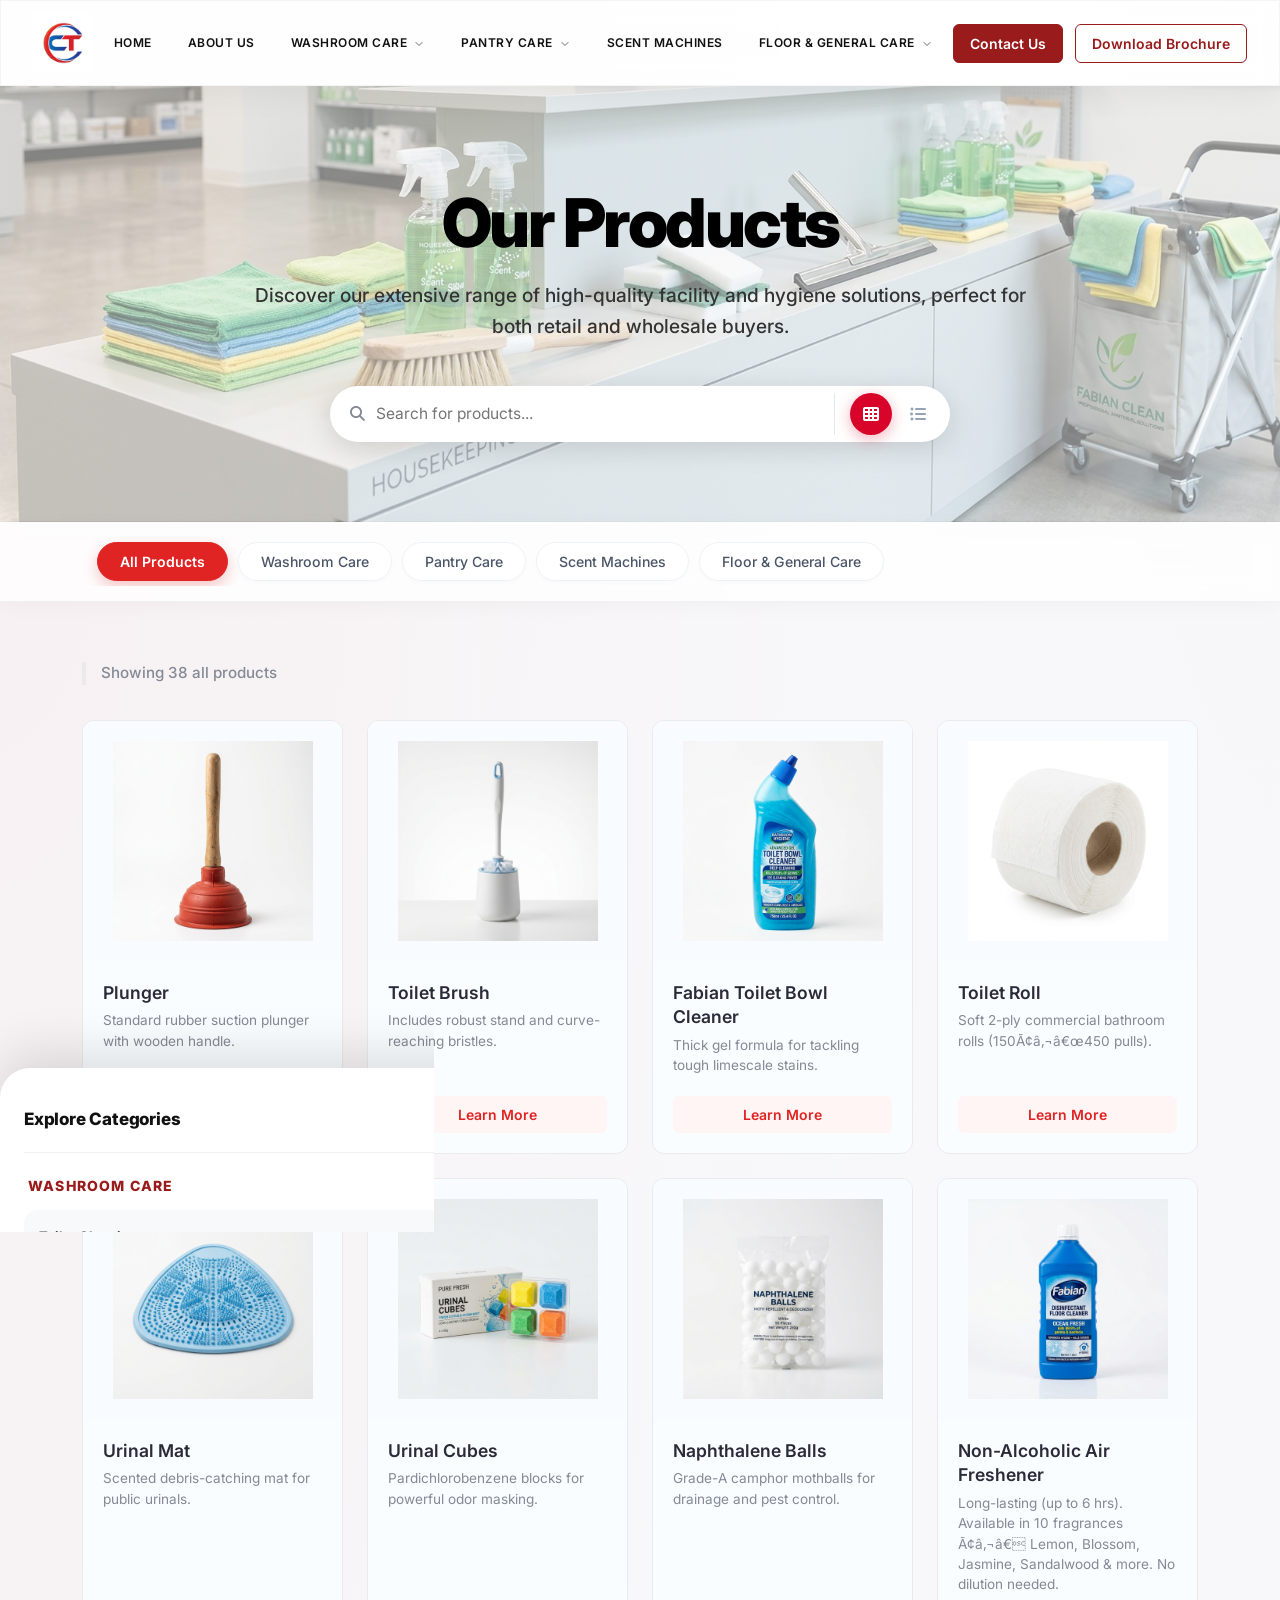
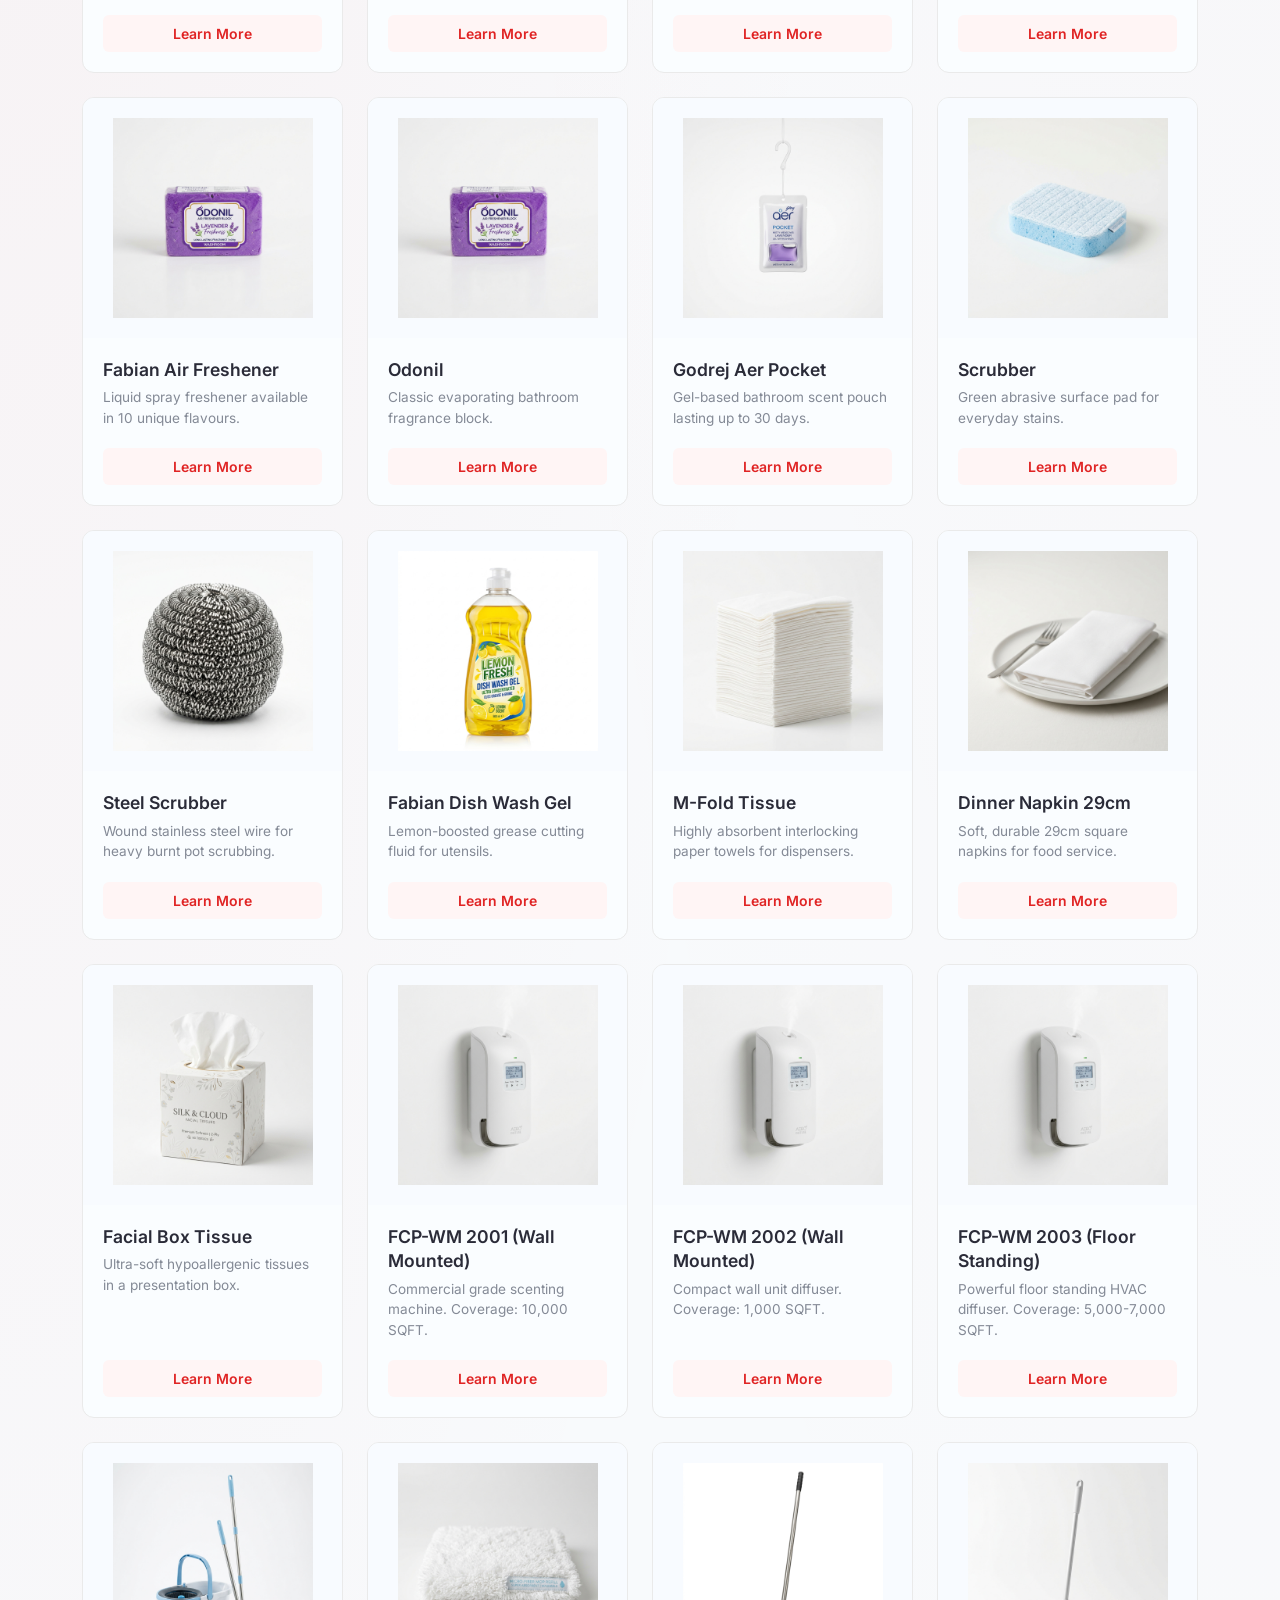
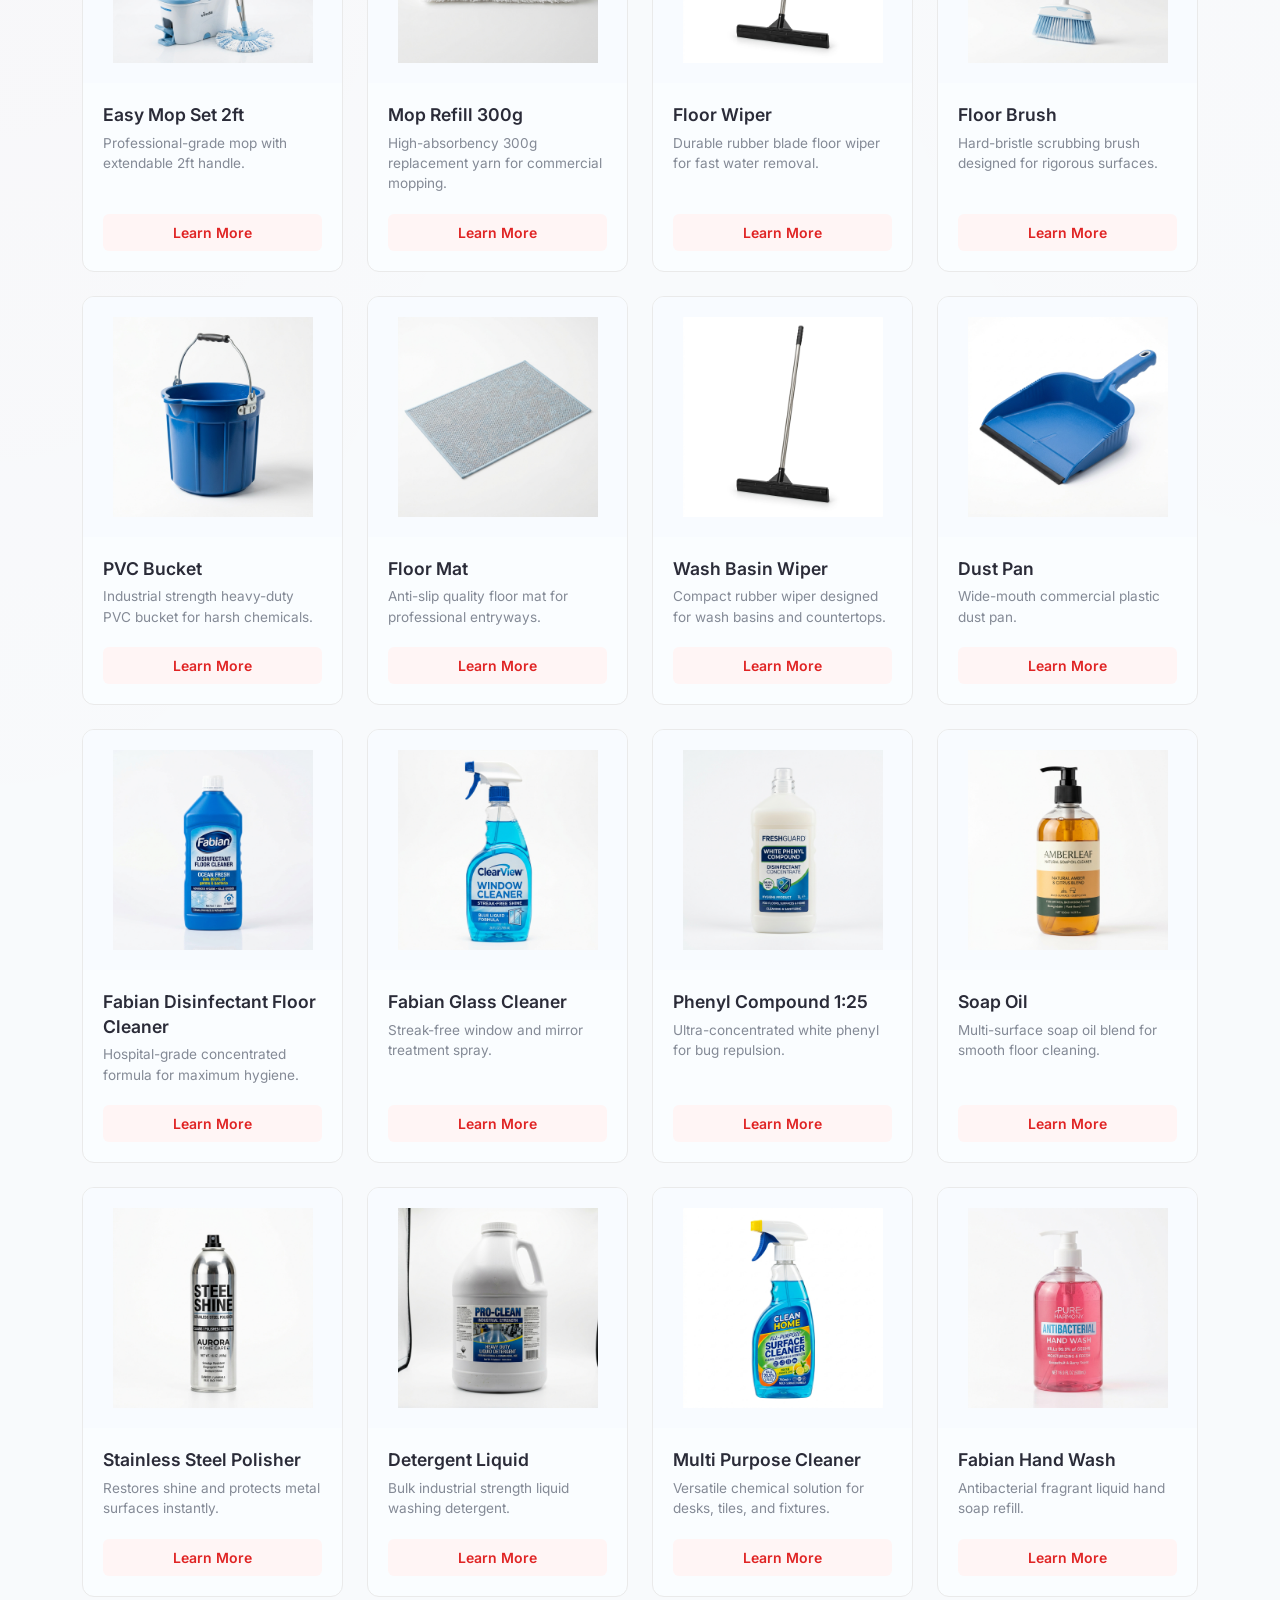
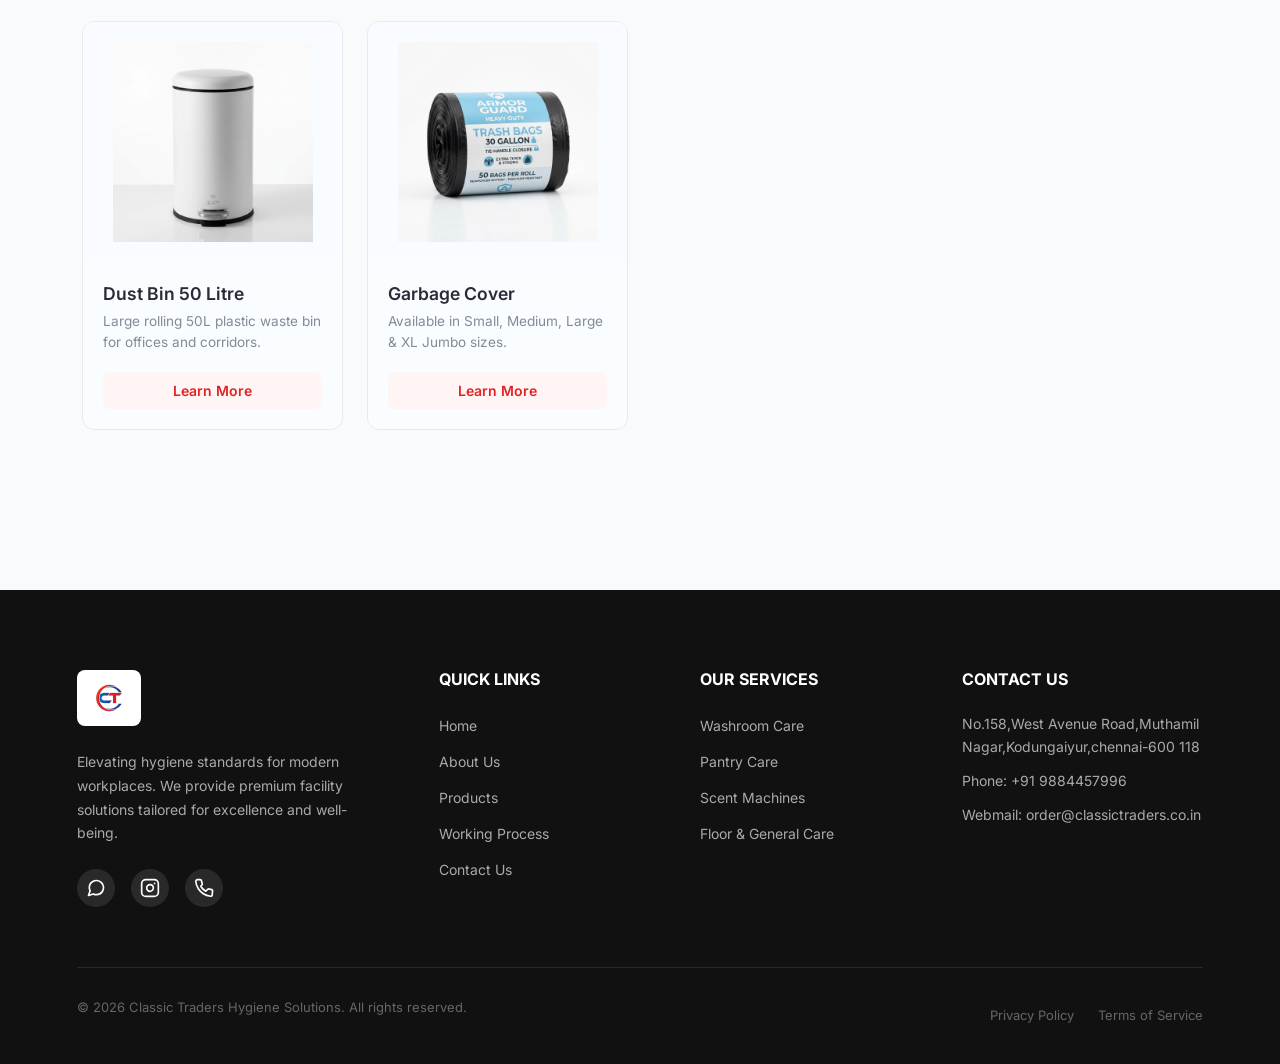
==== commit 1ad6c38f: "theupdated" ====
--- a/allproducts.html
+++ b/allproducts.html
@@ -43,9 +43,9 @@
                     <polyline points="6 9 12 15 18 9"></polyline>
                 </svg>
                 <div class="dropdown-menu">
-                    <a href="washroom-care.html">Toilet cleaning</a>
-                    <a href="washroom-care.html">Urinal care</a>
-                    <a href="washroom-care.html">Air freshners</a>
+                    <a href="washroom-care.html">Toilet Cleaning</a>
+                    <a href="washroom-care.html">Urinal Care</a>
+                    <a href="washroom-care.html">Air Freshners</a>
                 </div>
             </div>
             <div class="nav-item has-dropdown">
@@ -55,8 +55,8 @@
                     <polyline points="6 9 12 15 18 9"></polyline>
                 </svg>
                 <div class="dropdown-menu">
-                    <a href="pantry-care.html">Tissue products</a>
-                    <a href="pantry-care.html">Vessel cleaner</a>
+                    <a href="pantry-care.html">Vessel Cleaners</a>
+                    <a href="pantry-care.html">Tissue Products</a>
                 </div>
             </div>
             <a href="scent-machines.html" class="nav-item" style="text-decoration: none;">SCENT MACHINES</a>
@@ -67,25 +67,29 @@
                     <polyline points="6 9 12 15 18 9"></polyline>
                 </svg>
                 <div class="dropdown-menu">
-                    <a href="floorgeneral.html">Floor cleaning</a>
-                    <a href="floorgeneral.html">General</a>
-                    <a href="floorgeneral.html">Waste management</a>
+                    <a href="floorgeneral.html">Floor Cleaning</a>
+                    <a href="floorgeneral.html">General Care</a>
+                    <a href="floorgeneral.html">Waste Management</a>
                 </div>
             </div>
         </nav>
 
-        <div class="navbar-right">
+                <div class="navbar-right">
+            <!-- Mobile-only contact block -->
+            <a href="tel:+917996077797" class="mobile-contact-pill" aria-label="Call Us">
+                <div class="mobile-contact-icon">
+                    <svg width="16" height="16" viewBox="0 0 24 24" fill="none" stroke="#991b1b" stroke-width="2.5" stroke-linecap="round" stroke-linejoin="round">
+                        <path d="M22 16.92v3a2 2 0 0 1-2.18 2 19.79 19.79 0 0 1-8.63-3.07 19.5 19.5 0 0 1-6-6 19.79 19.79 0 0 1-3.07-8.67A2 2 0 0 1 4.11 2h3a2 2 0 0 1 2 1.72 12.84 12.84 0 0 0 .7 2.81 2 2 0 0 1-.45 2.11L8.09 9.91a16 16 0 0 0 6 6l2.27-2.27a2 2 0 0 1 2.11-.45 12.84 12.84 0 0 0 2.81.7A2 2 0 0 1 22 16.92z"></path>
+                    </svg>
+                </div>
+                <div class="mobile-contact-text">
+                    <span class="mobile-contact-label">REACH US</span>
+                    <span class="mobile-contact-number">+91 79960 77797</span>
+                </div>
+            </a>
             <a href="contact.html" class="btn btn-solid btn-magnetic" style="text-decoration: none;">Contact Us</a>
             <a href="assets/Classic Traders Profile.pdf" download="ct_traders_brochure.pdf"
                 class="btn btn-outline btn-magnetic" style="text-decoration: none;">Download Brochure</a>
-            <button class="mobile-nav-toggle" id="mobileNavToggle" aria-label="Toggle Menu">
-                <svg width="24" height="24" viewBox="0 0 24 24" fill="none" stroke="currentColor" stroke-width="2"
-                    stroke-linecap="round" stroke-linejoin="round">
-                    <line x1="3" y1="12" x2="21" y2="12"></line>
-                    <line x1="3" y1="6" x2="21" y2="6"></line>
-                    <line x1="3" y1="18" x2="21" y2="18"></line>
-                </svg>
-            </button>
         </div>
     </header>
 
@@ -197,7 +201,7 @@
                                 </div>
                                 <div class="product-info">
                                     <h3 class="product-title">Toilet Roll</h3>
-                                    <p class="product-desc">Soft 2-ply commercial bathroom rolls (150–450 pulls).</p>
+                                    <p class="product-desc">Soft 2-ply commercial bathroom rolls (150Ã¢â‚¬â€œ450 pulls).</p>
                                     <button class="btn btn-quote">Learn More</button>
                                 </div>
                             </div>
@@ -257,7 +261,7 @@
                                 </div>
                                 <div class="product-info">
                                     <h3 class="product-title">Non-Alcoholic Air Freshener</h3>
-                                    <p class="product-desc">Long-lasting (up to 6 hrs). Available in 10 fragrances —
+                                    <p class="product-desc">Long-lasting (up to 6 hrs). Available in 10 fragrances Ã¢â‚¬â€
                                         Lemon,
                                         Blossom, Jasmine, Sandalwood & more. No dilution needed.</p>
                                     <button class="btn btn-quote">Learn More</button>
@@ -790,6 +794,168 @@
 
     <script src="https://cdn.jsdelivr.net/npm/bootstrap@5.3.0/dist/js/bootstrap.bundle.min.js"></script>
     <script src="script.js"></script>
+                
+    
+    <!-- Mobile Bottom Navigation Bar -->
+    <nav class="mobile-bottom-nav" id="mobileBottomNav">
+        <a href="index.html" class="bottom-nav-item" id="navHome">
+            <i class="fa-solid fa-house"></i>
+            <span>Home</span>
+        </a>
+        <button class="bottom-nav-item" id="bottomNavCategory">
+            <i class="fa-solid fa-table-cells-large"></i>
+            <span>Category</span>
+        </button>
+
+        <a href="https://wa.me/919884457996" class="bottom-nav-item" id="navWhatsApp" target="_blank">
+            <i class="fa-brands fa-whatsapp"></i>
+            <span>WhatsApp</span>
+        </a>
+        <button class="bottom-nav-item" id="bottomNavMore">
+            <i class="fa-solid fa-bars"></i>
+            <span>More</span>
+        </button>
+    </nav>
+
+    <!-- More Menu Drawer -->
+    <!-- Categories Drawer -->
+    <div class="bottom-more-overlay" id="categoryOverlay"></div>
+    <div class="bottom-more-drawer" id="categoryDrawer">
+        <div class="bottom-more-header">
+            <span>Explore Categories</span>
+            <button class="bottom-more-close" id="categoryClose">&times;</button>
+        </div>
+        <nav class="bottom-more-content">
+            <div class="drawer-section">
+                <h4>Washroom Care</h4>
+                <div class="drawer-grid">
+                    <a href="washroom-care.html" class="drawer-link">Toilet Cleaning</a>
+                    <a href="washroom-care.html" class="drawer-link">Urinal Care</a>
+                    <a href="washroom-care.html" class="drawer-link">Air Freshners</a>
+                </div>
+            </div>
+            <div class="drawer-section">
+                <h4>Pantry Care</h4>
+                <div class="drawer-grid">
+                    <a href="pantry-care.html" class="drawer-link">Vessel Cleaners</a>
+                    <a href="pantry-care.html" class="drawer-link">Tissue Products</a>
+                </div>
+            </div>
+            <div class="drawer-section">
+                <h4>Floor & General</h4>
+                <div class="drawer-grid">
+                    <a href="floorgeneral.html" class="drawer-link">Floor Cleaning</a>
+                    <a href="floorgeneral.html" class="drawer-link">General Care</a>
+                    <a href="floorgeneral.html" class="drawer-link">Waste Mgt</a>
+                </div>
+            </div>
+            <div class="drawer-section">
+                <h4>Scent Machines</h4>
+                <div class="drawer-grid">
+                    <a href="scent-machines.html" class="drawer-link">Wall Mounted</a>
+                    <a href="scent-machines.html" class="drawer-link">Floor Standing</a>
+                </div>
+            </div>
+        </nav>
+    </div>
+
+    <!-- More Options Drawer -->
+    <div class="bottom-more-overlay" id="moreOverlay"></div>
+    <div class="bottom-more-drawer" id="moreDrawer">
+        <div class="bottom-more-header">
+            <span>Menu Options</span>
+            <button class="bottom-more-close" id="moreClose">&times;</button>
+        </div>
+        <nav class="bottom-more-content">
+            <div class="drawer-section">
+                <h4>Company & Links</h4>
+                <div class="drawer-grid">
+                    <a href="allproducts.html" class="drawer-link">View All Products</a>
+                    <a href="assets/downloads/brochure.pdf" class="drawer-link" download>Download Brochure</a>
+                    <a href="index.html#about-us" class="drawer-link">About Us</a>
+                    <a href="contact.html" class="drawer-link">Contact Us</a>
+                </div>
+            </div>
+        </nav>
+    </div>
+
+    <script>
+        document.addEventListener('DOMContentLoaded', () => {
+            const bottomNavCategory = document.getElementById('bottomNavCategory');
+            const bottomNavMore = document.getElementById('bottomNavMore');
+            const categoryDrawer = document.getElementById('categoryDrawer');
+            const categoryOverlay = document.getElementById('categoryOverlay');
+            const categoryClose = document.getElementById('categoryClose');
+            
+            const moreDrawer = document.getElementById('moreDrawer');
+            const moreOverlay = document.getElementById('moreOverlay');
+            const moreClose = document.getElementById('moreClose');
+
+            if (bottomNavCategory && categoryDrawer && categoryOverlay) {
+                const openCategory = () => {
+                    categoryOverlay.classList.add('active');
+                    categoryDrawer.classList.add('active');
+                    document.body.style.overflow = 'hidden';
+                };
+                const closeCategory = () => {
+                    categoryOverlay.classList.remove('active');
+                    categoryDrawer.classList.remove('active');
+                    document.body.style.overflow = '';
+                };
+                
+                const newCatBtn = bottomNavCategory.cloneNode(true);
+                bottomNavCategory.parentNode.replaceChild(newCatBtn, bottomNavCategory);
+                newCatBtn.addEventListener('click', openCategory);
+                
+                if (categoryClose) categoryClose.addEventListener('click', closeCategory);
+                if (categoryOverlay) categoryOverlay.addEventListener('click', closeCategory);
+            }
+
+            if (bottomNavMore && moreDrawer && moreOverlay) {
+                const openMore = () => {
+                    moreOverlay.classList.add('active');
+                    moreDrawer.classList.add('active');
+                    document.body.style.overflow = 'hidden';
+                };
+                const closeMore = () => {
+                    moreOverlay.classList.remove('active');
+                    moreDrawer.classList.remove('active');
+                    document.body.style.overflow = '';
+                };
+                
+                const newMoreBtn = bottomNavMore.cloneNode(true);
+                bottomNavMore.parentNode.replaceChild(newMoreBtn, bottomNavMore);
+                newMoreBtn.addEventListener('click', openMore);
+                
+                if (moreClose) moreClose.addEventListener('click', closeMore);
+                if (moreOverlay) moreOverlay.addEventListener('click', closeMore);
+            }
+
+            const currentPath = window.location.pathname;
+            const fileName = currentPath.split('/').pop() || 'index.html';
+
+                        const navItems = {
+                'index.html': 'navHome',
+                'allproducts.html': 'bottomNavCategory',
+                'washroom-care.html': 'bottomNavCategory',
+                'pantry-care.html': 'bottomNavCategory',
+                'floorgeneral.html': 'bottomNavCategory',
+                'scent-machines.html': 'bottomNavCategory'
+            };
+
+            const activeId = navItems[fileName];
+            if (activeId) {
+                const element = document.getElementById(activeId);
+                if (element) element.classList.add('active');
+            }
+        });
+    </script>
 </body>
 
-</html>+</html>
+
+
+
+
+
+
--- a/assets/css/styles.css
+++ b/assets/css/styles.css
@@ -878,6 +878,61 @@
     padding: 8px;
 }
 
+/* Mobile-only Contact Pill (Hidden on Desktop) */
+.mobile-contact-pill {
+    display: none;
+    align-items: center;
+    gap: 8px;
+    text-decoration: none;
+    background: rgba(153, 27, 27, 0.06);
+    border: 1px solid rgba(153, 27, 27, 0.15);
+    border-radius: 50px;
+    padding: 6px 14px 6px 10px;
+    transition: all 0.2s ease;
+}
+
+.mobile-contact-pill:hover {
+    background: rgba(153, 27, 27, 0.12);
+}
+
+.mobile-contact-icon {
+    width: 30px;
+    height: 30px;
+    border-radius: 50%;
+    background-color: #991b1b;
+    display: flex;
+    align-items: center;
+    justify-content: center;
+    flex-shrink: 0;
+}
+
+.mobile-contact-icon svg {
+    stroke: #ffffff;
+}
+
+.mobile-contact-text {
+    display: flex;
+    flex-direction: column;
+    white-space: nowrap;
+}
+
+.mobile-contact-label {
+    font-size: 9px;
+    font-weight: 800;
+    color: #991b1b;
+    letter-spacing: 1px;
+    text-transform: uppercase;
+    line-height: 1;
+    margin-bottom: 2px;
+}
+
+.mobile-contact-number {
+    font-size: 13px;
+    font-weight: 700;
+    color: #111111;
+    line-height: 1.1;
+}
+
 /* Footer Styles */
 .main-footer {
     background-color: #111111;
@@ -1005,38 +1060,23 @@
     }
 
     .mobile-nav-toggle {
+        display: none;
+    }
+
+    .header-contact-block {
+        display: none;
+    }
+
+    .mobile-contact-pill {
         display: flex;
     }
 
     .navbar-center {
-        position: fixed;
-        top: 0;
-        right: -100%;
-        width: 300px;
-        height: 100vh;
-        background-color: rgba(255, 255, 255, 0.98);
-        backdrop-filter: blur(20px);
-        -webkit-backdrop-filter: blur(20px);
-        display: flex;
-        flex-direction: column;
-        align-items: flex-start;
-        justify-content: flex-start;
-        padding: 100px 40px;
-        gap: 24px;
-        box-shadow: -10px 0 30px rgba(0, 0, 0, 0.05);
-        z-index: 3000;
-        transition: right 0.4s ease;
-    }
-
-    .navbar-center.active {
-        right: 0;
+        display: none;
     }
 
     .mobile-nav-close {
-        display: flex;
-        position: absolute;
-        top: 24px;
-        right: 24px;
+        display: none;
     }
 
     .nav-item {
@@ -1076,6 +1116,11 @@
         gap: 16px;
         text-align: center;
     }
+
+    /* Padding for bottom nav */
+    body {
+        padding-bottom: 70px;
+    }
 }
 
 @media (max-width: 640px) {
@@ -1086,4 +1131,452 @@
     .social-links {
         justify-content: center;
     }
-}+}
+/* =========================================================
+   CUSTOM BOTTOM NAVIGATION - MOBILE ONLY
+   ========================================================= */
+.mobile-bottom-nav {
+    position: fixed;
+    bottom: 0;
+    left: 0;
+    width: 100%;
+    height: 70px;
+    background-color: #f1f8f9;
+    display: none; /* Hidden on desktop */
+    justify-content: space-around;
+    align-items: center;
+    box-shadow: 0 -2px 15px rgba(0, 0, 0, 0.08);
+    z-index: 9999;
+    padding: 0 10px;
+}
+
+@media (max-width: 900px) {
+    .mobile-bottom-nav {
+        display: flex;
+    }
+}
+
+.bottom-nav-item {
+    display: flex;
+    flex-direction: column;
+    align-items: center;
+    justify-content: center;
+    text-decoration: none !important;
+    color: #546e7a;
+    font-size: 10px;
+    font-weight: 700;
+    gap: 4px;
+    padding: 8px 12px;
+    border-radius: 12px;
+    transition: all 0.3s cubic-bezier(0.4, 0, 0.2, 1);
+    background: transparent;
+    border: none;
+    flex: 1;
+    max-width: 80px;
+}
+
+.bottom-nav-item i {
+    font-size: 18px;
+    transition: transform 0.3s ease;
+}
+
+.bottom-nav-item.active {
+    background-color: #ffffff;
+    color: #991b1b;
+    box-shadow: 0 4px 10px rgba(0, 0, 0, 0.03);
+}
+
+.bottom-nav-item.active i {
+    color: #991b1b;
+    transform: translateY(-2px);
+}
+
+/* More Menu Modal/Drawer Styles */
+.bottom-more-overlay {
+    position: fixed;
+    top: 0;
+    left: 0;
+    width: 100%;
+    height: 100%;
+    background: rgba(0, 0, 0, 0.4);
+    backdrop-filter: blur(4px);
+    -webkit-backdrop-filter: blur(4px);
+    z-index: 10000;
+    display: none;
+    opacity: 0;
+    transition: opacity 0.3s ease;
+}
+
+.bottom-more-overlay.active {
+    display: block;
+    opacity: 1;
+}
+
+/* Revised Drawer Styles to match image */
+.bottom-more-drawer {
+    position: fixed;
+    bottom: -100%;
+    left: 0;
+    width: 100%;
+    background: #ffffff;
+    border-top-left-radius: 30px;
+    border-top-right-radius: 30px;
+    z-index: 10001;
+    padding: 35px 24px 50px;
+    transition: bottom 0.45s cubic-bezier(0.165, 0.84, 0.44, 1);
+    box-shadow: 0 -15px 50px rgba(0, 0, 0, 0.12);
+    max-height: 88vh;
+    overflow-y: auto;
+}
+
+.bottom-more-drawer.active {
+    bottom: 0;
+}
+
+.bottom-more-header {
+    display: flex;
+    justify-content: space-between;
+    align-items: center;
+    margin-bottom: 25px;
+    padding-bottom: 15px;
+    border-bottom: 1px solid #f0f0f0;
+}
+
+.bottom-more-header span {
+    font-weight: 800;
+    font-size: 17px;
+    color: #111;
+    letter-spacing: -0.2px;
+}
+
+.bottom-more-close {
+    background: #f0f0f0;
+    border: none;
+    width: 34px;
+    height: 34px;
+    border-radius: 50%;
+    display: flex;
+    align-items: center;
+    justify-content: center;
+    font-size: 22px;
+    color: #333;
+    cursor: pointer;
+    transition: all 0.2s;
+}
+
+.bottom-more-close:hover {
+    background: #e0e0e0;
+}
+
+.bottom-more-content {
+    max-height: 85vh;
+    overflow-y: auto;
+}
+
+.drawer-section {
+    margin-bottom: 25px;
+}
+
+.drawer-section h4 {
+    color: #991b1b;
+    font-size: 14px;
+    font-weight: 800;
+    text-transform: uppercase;
+    letter-spacing: 1.2px;
+    margin-bottom: 15px;
+    padding-left: 4px;
+}
+
+.drawer-grid {
+    display: grid;
+    grid-template-columns: repeat(2, 1fr);
+    gap: 12px;
+}
+
+.drawer-link {
+    display: block;
+    padding: 16px 14px;
+    background: #f8f9fa;
+    border-radius: 14px;
+    text-decoration: none !important;
+    color: #333;
+    font-size: 13px;
+    font-weight: 700;
+    transition: all 0.25s ease;
+    border: 1px solid transparent;
+}
+
+.drawer-link:hover {
+    background: #ffffff;
+    border-color: #e0e0e0;
+    transform: translateY(-2px);
+    box-shadow: 0 4px 12px rgba(0,0,0,0.05);
+}
+.bottom-more-content {
+    display: block;
+}
+
+/* Footer Contact Section Enhancement */
+.footer-contact-item {
+    display: flex;
+    align-items: flex-start;
+    gap: 15px;
+    margin-bottom: 20px;
+}
+
+.footer-contact-icon {
+    width: 32px;
+    height: 32px;
+    background: rgba(255, 255, 255, 0.05);
+    border-radius: 8px;
+    display: flex;
+    align-items: center;
+    justify-content: center;
+    color: #991b1b;
+    flex-shrink: 0;
+    font-size: 14px;
+}
+
+.footer-contact-text h4 {
+    font-size: 13px;
+    color: #ffffff;
+    margin-bottom: 4px;
+    text-transform: uppercase;
+    letter-spacing: 0.5px;
+}
+
+.footer-contact-text p {
+    font-size: 14px;
+    color: #aaaaaa;
+    margin: 0;
+}
+
+/* Global Shadow Fixes (Remove Blue Tint) */
+.navbar {
+    box-shadow: 0 10px 30px rgba(0, 0, 0, 0.06) !important;
+}
+
+.navbar:hover {
+    box-shadow: 0 20px 50px rgba(153, 27, 27, 0.08) !important;
+}
+
+.btn-submit {
+    box-shadow: 0 10px 20px rgba(153, 27, 27, 0.15) !important;
+}
+
+.btn-submit:hover {
+    box-shadow: 0 15px 30px rgba(153, 27, 27, 0.25) !important;
+}
+
+@media (max-width: 900px) {
+    .content-slider {
+        min-height: 180px !important; /* Significantly reduced to bring dots closer to buttons */
+    }
+    
+    .content-dots {
+        margin-top: 0px !important; /* Remove top margin completely */
+        margin-bottom: 15px !important;
+    }
+    
+    .hero-buttons {
+        margin-bottom: 5px !important; /* Minimal gap below button */
+    }
+
+    .content-slide {
+        padding-bottom: 0px !important;
+    }
+}
+
+/* Balanced Mobile Hero Spacing */
+@media (max-width: 900px) {
+    .content-slider {
+        min-height: 230px !important; /* Balanced middle ground */
+    }
+    
+    .content-dots {
+        margin-top: 15px !important; /* Gentle gap */
+        margin-bottom: 25px !important;
+    }
+    
+    .hero-buttons {
+        margin-bottom: 12px !important; /* Standard professional gap */
+    }
+}
+
+/* Universal Alignment & Professionalism Fixes for "Boxes" */
+
+/* 1. Featured Product Cards Alignment */
+.product-card-small {
+    display: flex;
+    flex-direction: column;
+    align-items: center;
+    text-align: center;
+    padding: 24px !important;
+}
+
+.card-info {
+    display: flex;
+    flex-direction: column;
+    align-items: center;
+    width: 100%;
+}
+
+.card-info h4 {
+    margin-bottom: 12px !important;
+}
+
+.card-info p {
+    margin-bottom: 20px !important;
+}
+
+/* 2. Category Cards Alignment */
+.category-card {
+    display: flex;
+    flex-direction: column;
+    align-items: center;
+    text-align: center;
+}
+
+.category-info {
+    display: flex;
+    flex-direction: column;
+    align-items: center;
+}
+
+/* 3. About Stats Alignment */
+@media (max-width: 900px) {
+    .about-stats {
+        justify-content: center !important;
+        text-align: center;
+        width: 100%;
+    }
+    
+    .stat-item {
+        align-items: center;
+    }
+}
+
+/* 4. Client Card Fixes */
+.client-card {
+    height: 120px !important; /* Standardized height */
+    padding: 20px !important;
+}
+
+.client-card img {
+    max-width: 80% !important;
+    max-height: 70% !important;
+}
+
+/* 5. Working Process Icons */
+.step-item {
+    align-items: center !important;
+}
+
+.step-icon-wrapper {
+    display: flex;
+    justify-content: center;
+    width: 100%;
+}
+
+/* 6. Contact Form Dropdown Alignment */
+.form-group select {
+    text-align: left; /* Keep text left but keep box balanced */
+    padding-left: 20px !important;
+}
+
+
+/* FINAL BRAND CLEANUP - REMOVING ALL BLUE & CONSOLIDATING */
+
+/* 1. Header & Navigation */
+.top-banner { background-color: #f8fafc !important; color: #111 !important; border-bottom: 1px solid #e2e8f0; }
+.navbar { box-shadow: 0 10px 30px rgba(0, 0, 0, 0.05) !important; }
+.navbar:hover { box-shadow: 0 20px 50px rgba(153, 27, 27, 0.08) !important; }
+.mobile-nav-toggle:hover { color: #991b1b !important; }
+
+/* 2. Hero Section */
+.hero-split { background-color: #ffffff !important; }
+.hero-content h1 { letter-spacing: -2px; }
+.content-dots .dot.active { background-color: #991b1b !important; }
+
+/* 3. Global Section Header Styling */
+.section-header .eyebrow { color: #991b1b !important; font-weight: 800; }
+.sparkle-svg, .sparkle-svg-left { color: #991b1b !important; }
+
+/* 4. Product Card Refinement */
+.product-card-small:hover { border-color: #991b1b !important; }
+.btn-learn-more { color: #991b1b !important; font-weight: 800; display: flex; align-items: center; gap: 8px; border: none; background: transparent; cursor: pointer; text-transform: uppercase; font-size: 13px; letter-spacing: 1px; }
+.btn-learn-more:hover { color: #000 !important; }
+
+/* 5. Mobile Adjustments Refined */
+@media (max-width: 900px) {
+    .content-slider { min-height: 240px !important; }
+    .content-dots { margin-top: 10px !important; }
+    .hero-image { height: 260px !important; margin-top: 0 !important; }
+}
+
+
+/* FORM INPUT PERFECT ALIGNMENT FIX */
+.contact-form {
+    display: flex;
+    flex-direction: column;
+    gap: 0 !important;
+}
+
+.form-row {
+    display: grid !important;
+    grid-template-columns: 1fr 1fr !important; /* Guarantees exactly equal widths */
+    gap: 20px !important;
+    margin-bottom: 20px !important;
+}
+
+.form-group {
+    width: 100% !important;
+    display: flex !important;
+    flex-direction: column !important;
+}
+
+.form-group input, 
+.form-group select, 
+.form-group textarea {
+    width: 100% !important;
+    height: 56px !important; /* Force identical height for alignment */
+    padding: 0 20px !important;
+    margin: 0 !important;
+    box-sizing: border-box !important;
+}
+
+.form-group textarea {
+    height: auto !important;
+    min-height: 150px !important;
+    padding: 15px 20px !important;
+}
+
+@media (max-width: 768px) {
+    .form-row {
+        grid-template-columns: 1fr !important; /* Stacked but still equal width */
+        gap: 20px !important;
+    }
+}
+
+/* Slight Horizontal Shift for Form Elements */
+.contact-form-container {
+    margin-left: 20px !important; /* Slight shift to the right */
+}
+
+.form-group input, 
+.form-group select, 
+.form-group textarea {
+    padding-left: 24px !important; /* Move internal text slightly to the right */
+}
+
+
+/* Slightly shift input text and alignment to the left */
+.form-group input, 
+.form-group select, 
+.form-group textarea {
+    padding-left: 15px !important; /* Reduced from 20px to move content left */
+}
+
+.form-group label {
+    padding-left: 2px !important; /* Anchor label more strictly to the left edge */
+}
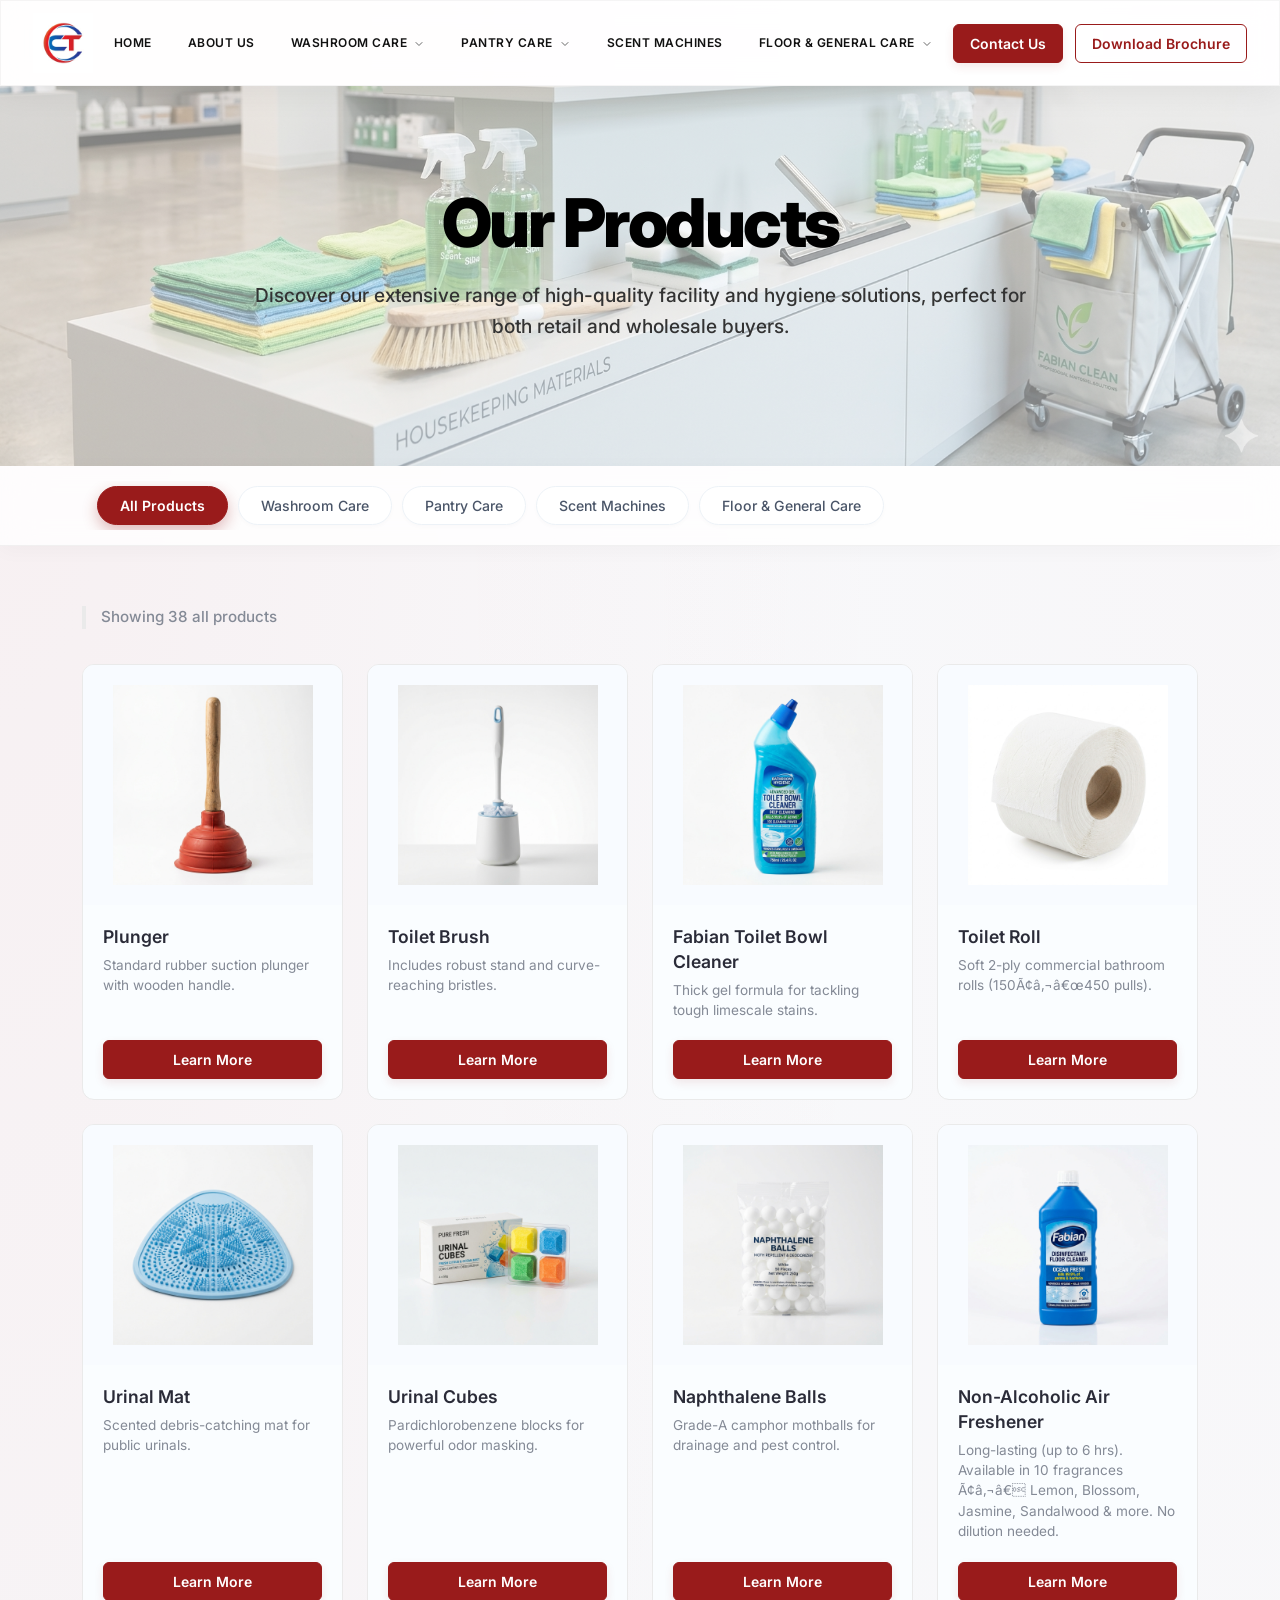
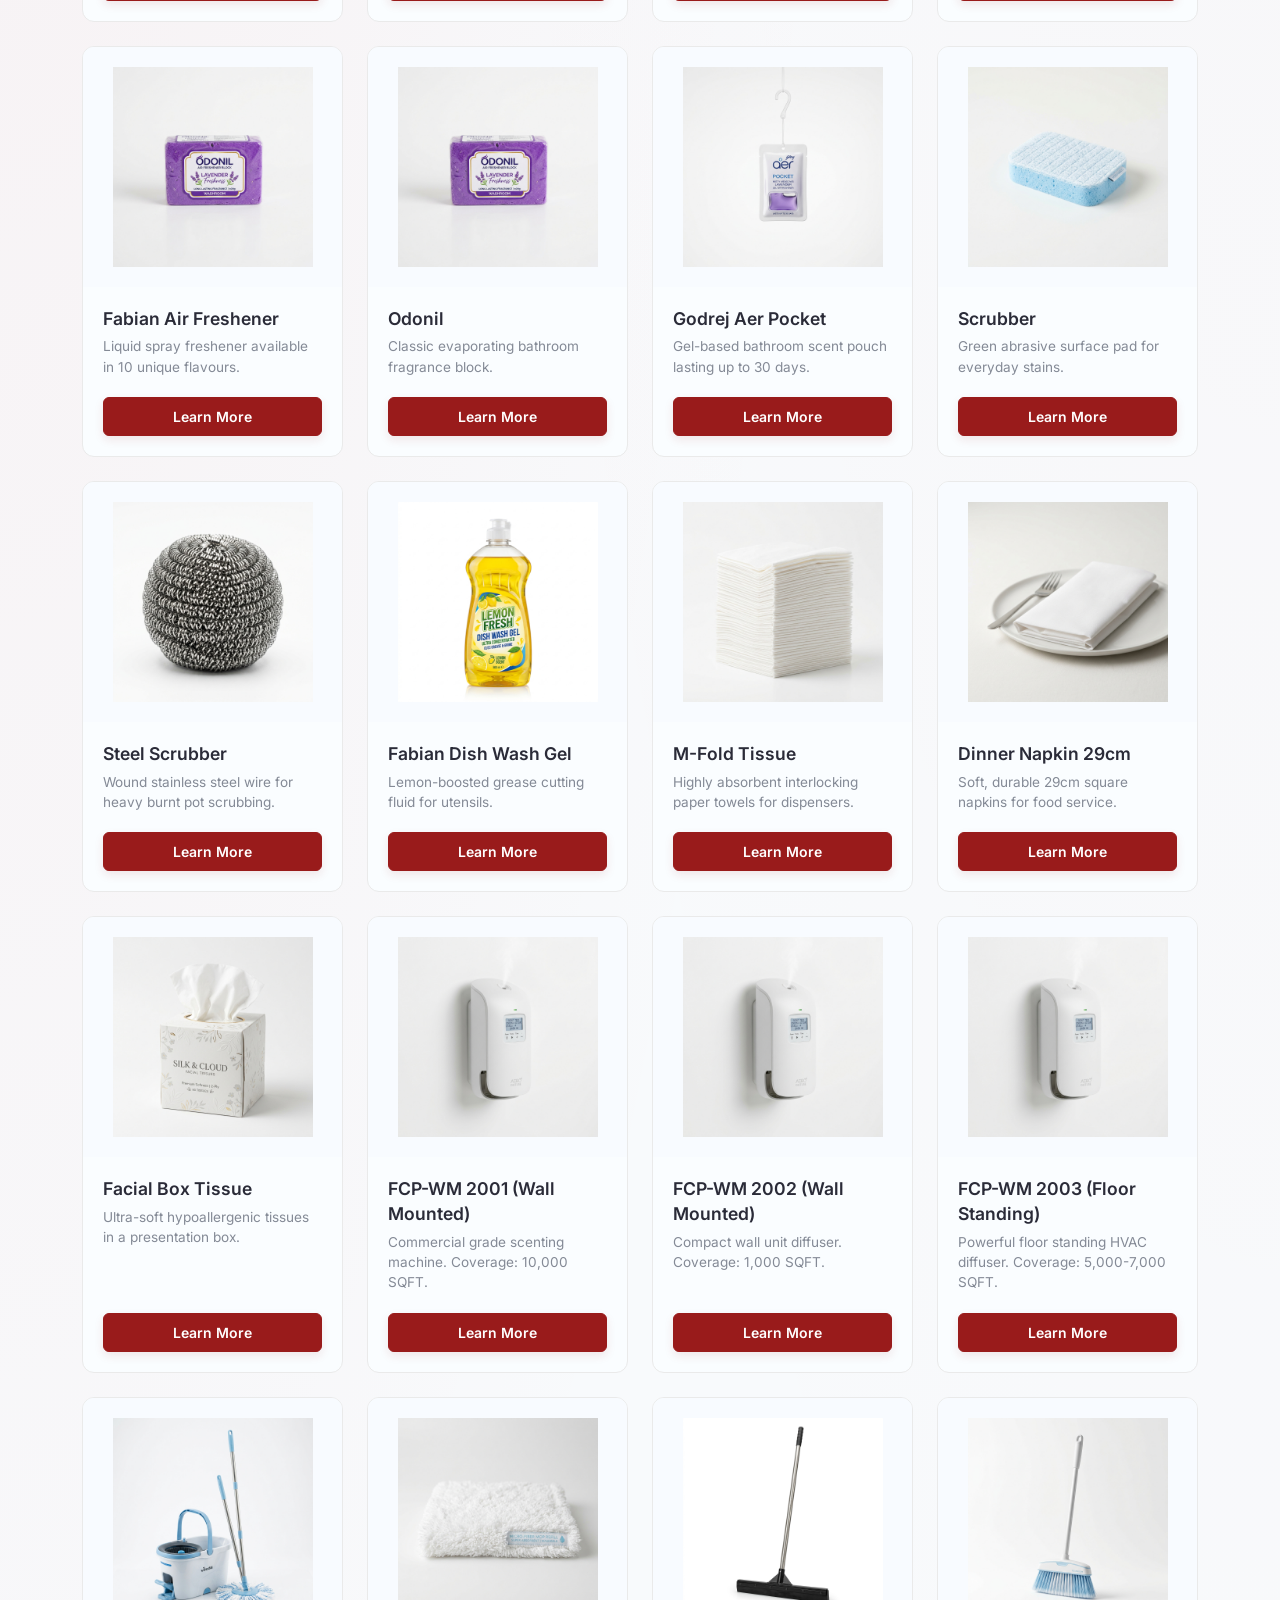
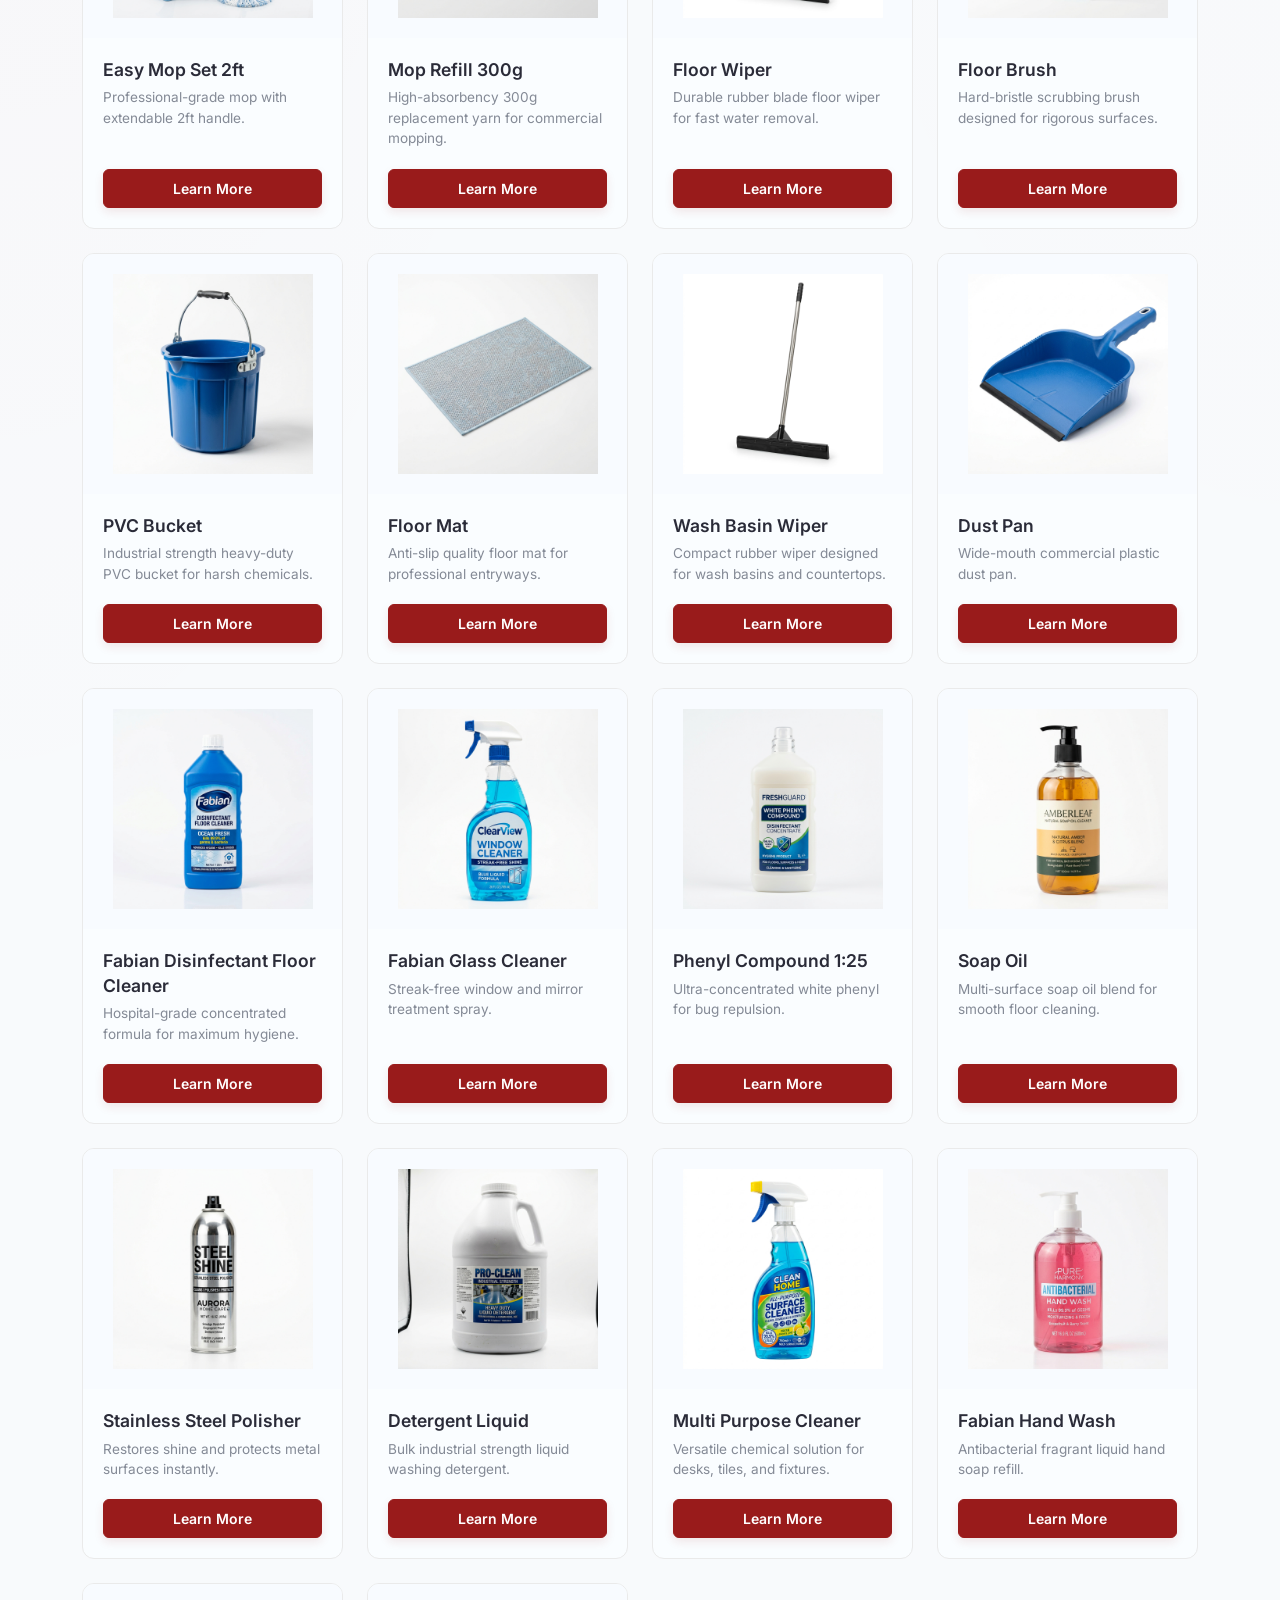
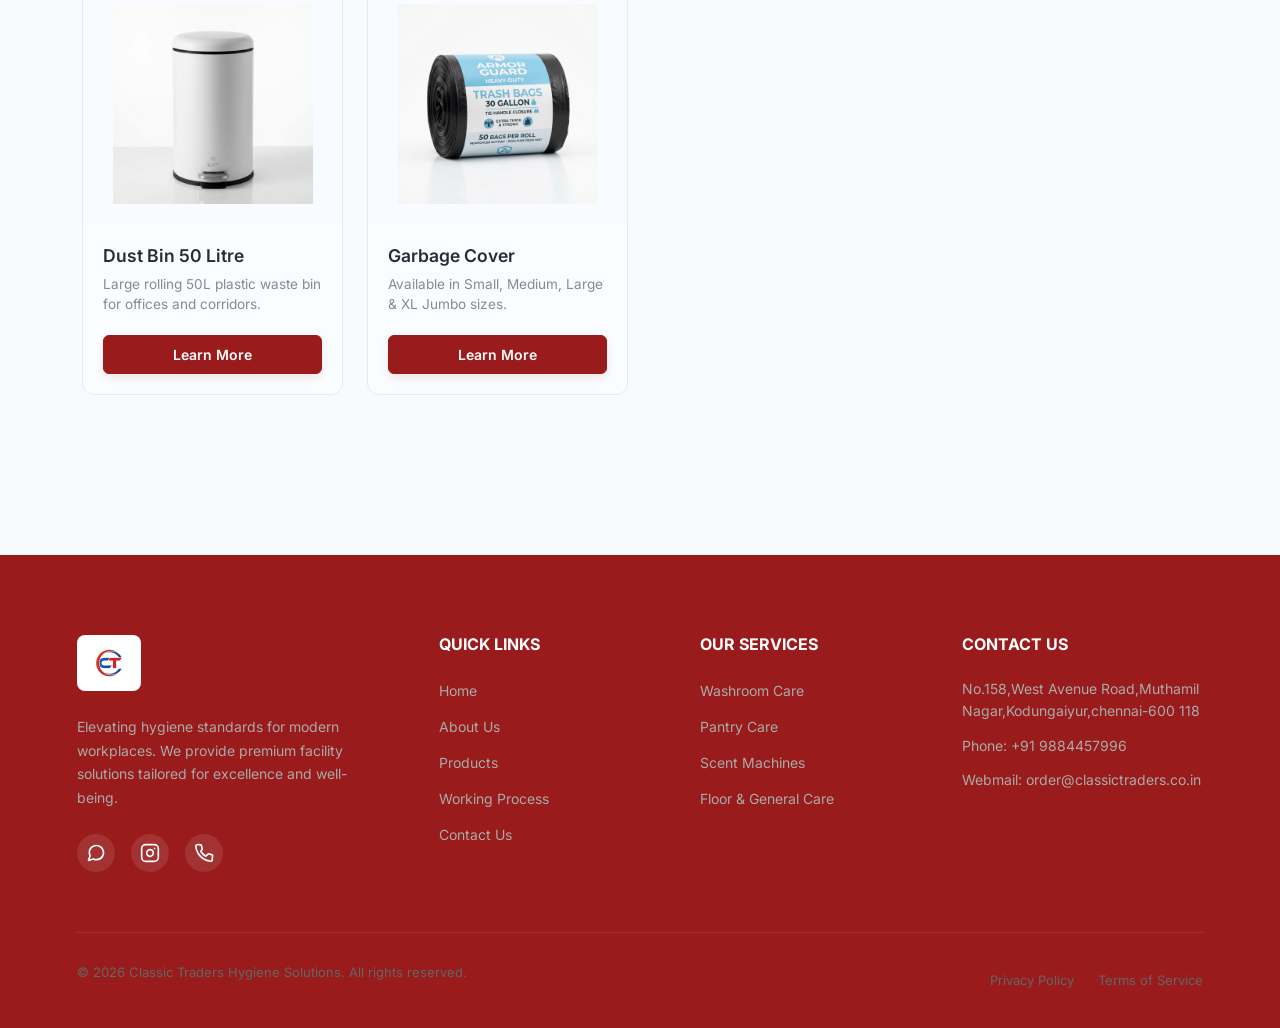
==== commit f8debf7a: "update" ====
--- a/allproducts.html
+++ b/allproducts.html
@@ -35,7 +35,7 @@
                 </svg>
             </button>
             <a href="index.html#top" class="nav-item" style="text-decoration: none;">HOME</a>
-            <a href="index.html#about-us" class="nav-item" style="text-decoration: none;">ABOUT US</a>
+            <a href="about.html" class="nav-item" style="text-decoration: none;">ABOUT US</a>
             <div class="nav-item has-dropdown">
                 WASHROOM CARE
                 <svg class="chevron" width="12" height="12" viewBox="0 0 24 24" fill="none" stroke="currentColor"
@@ -43,9 +43,9 @@
                     <polyline points="6 9 12 15 18 9"></polyline>
                 </svg>
                 <div class="dropdown-menu">
-                    <a href="washroom-care.html">Toilet Cleaning</a>
-                    <a href="washroom-care.html">Urinal Care</a>
-                    <a href="washroom-care.html">Air Freshners</a>
+                    <a href="washroom-care.html"><i class="fa-solid fa-toilet"></i> Toilet Cleaning</a>
+                    <a href="washroom-care.html"><i class="fa-solid fa-soap"></i> Urinal Care</a>
+                    <a href="washroom-care.html"><i class="fa-solid fa-spray-can-sparkles"></i> Air Freshners</a>
                 </div>
             </div>
             <div class="nav-item has-dropdown">
@@ -55,8 +55,8 @@
                     <polyline points="6 9 12 15 18 9"></polyline>
                 </svg>
                 <div class="dropdown-menu">
-                    <a href="pantry-care.html">Vessel Cleaners</a>
-                    <a href="pantry-care.html">Tissue Products</a>
+                    <a href="pantry-care.html"><i class="fa-solid fa-utensils"></i> Vessel Cleaners</a>
+                    <a href="pantry-care.html"><i class="fa-solid fa-toilet-paper"></i> Tissue Products</a>
                 </div>
             </div>
             <a href="scent-machines.html" class="nav-item" style="text-decoration: none;">SCENT MACHINES</a>
@@ -67,9 +67,9 @@
                     <polyline points="6 9 12 15 18 9"></polyline>
                 </svg>
                 <div class="dropdown-menu">
-                    <a href="floorgeneral.html">Floor Cleaning</a>
-                    <a href="floorgeneral.html">General Care</a>
-                    <a href="floorgeneral.html">Waste Management</a>
+                    <a href="floorgeneral.html"><i class="fa-solid fa-broom"></i> Floor Cleaning</a>
+                    <a href="floorgeneral.html"><i class="fa-solid fa-shield-halved"></i> General Care</a>
+                    <a href="floorgeneral.html"><i class="fa-solid fa-trash-can"></i> Waste Management</a>
                 </div>
             </div>
         </nav>
@@ -87,7 +87,7 @@
                     <span class="mobile-contact-number">+91 79960 77797</span>
                 </div>
             </a>
-            <a href="contact.html" class="btn btn-solid btn-magnetic" style="text-decoration: none;">Contact Us</a>
+            <a href="contact.html" class="btn btn-contact-blue btn-magnetic" style="text-decoration: none;">Contact Us</a>
             <a href="assets/Classic Traders Profile.pdf" download="ct_traders_brochure.pdf"
                 class="btn btn-outline btn-magnetic" style="text-decoration: none;">Download Brochure</a>
         </div>
@@ -99,20 +99,6 @@
             <h1 class="shop-title">Our Products</h1>
             <p class="shop-desc">Discover our extensive range of high-quality facility and hygiene solutions, perfect
                 for both retail and wholesale buyers.</p>
-            <div class="search-controls">
-                <div class="search-input-wrapper">
-                    <i class="fas fa-search"></i>
-                    <input type="text" id="productSearch" class="search-input" placeholder="Search for products...">
-                </div>
-                <div class="view-toggles">
-                    <button class="view-btn active" id="btnGrid" title="Grid View">
-                        <i class="fas fa-th"></i>
-                    </button>
-                    <button class="view-btn" id="btnList" title="List View">
-                        <i class="fas fa-list-ul"></i>
-                    </button>
-                </div>
-            </div>
         </div>
     </div>
 
@@ -757,7 +743,7 @@
                 <h3>Quick Links</h3>
                 <ul class="footer-links">
                     <li><a href="index.html">Home</a></li>
-                    <li><a href="index.html#about-us">About Us</a></li>
+                    <li><a href="about.html">About Us</a></li>
                     <li><a href="allproducts.html">Products</a></li>
                     <li><a href="index.html#working-process">Working Process</a></li>
                     <li><a href="contact.html">Contact Us</a></li>
@@ -825,40 +811,72 @@
             <span>Explore Categories</span>
             <button class="bottom-more-close" id="categoryClose">&times;</button>
         </div>
-        <nav class="bottom-more-content">
-            <div class="drawer-section">
-                <h4>Washroom Care</h4>
-                <div class="drawer-grid">
-                    <a href="washroom-care.html" class="drawer-link">Toilet Cleaning</a>
-                    <a href="washroom-care.html" class="drawer-link">Urinal Care</a>
-                    <a href="washroom-care.html" class="drawer-link">Air Freshners</a>
-                </div>
-            </div>
-            <div class="drawer-section">
-                <h4>Pantry Care</h4>
-                <div class="drawer-grid">
-                    <a href="pantry-care.html" class="drawer-link">Vessel Cleaners</a>
-                    <a href="pantry-care.html" class="drawer-link">Tissue Products</a>
-                </div>
-            </div>
-            <div class="drawer-section">
-                <h4>Floor & General</h4>
-                <div class="drawer-grid">
-                    <a href="floorgeneral.html" class="drawer-link">Floor Cleaning</a>
-                    <a href="floorgeneral.html" class="drawer-link">General Care</a>
-                    <a href="floorgeneral.html" class="drawer-link">Waste Mgt</a>
-                </div>
-            </div>
-            <div class="drawer-section">
-                <h4>Scent Machines</h4>
-                <div class="drawer-grid">
-                    <a href="scent-machines.html" class="drawer-link">Wall Mounted</a>
-                    <a href="scent-machines.html" class="drawer-link">Floor Standing</a>
-                </div>
-            </div>
+        <nav class="bottom-more-content category-accordion">
+            
+            <div class="category-item">
+                <div class="category-header">
+                    <div class="category-icon-badge bg-washroom"><i class="fa-solid fa-pump-soap" style="color: #0284c7;"></i></div>
+                    <span class="category-name">Washroom Care</span>
+                    <i class="fa-solid fa-chevron-down category-chevron"></i>
+                </div>
+                <div class="category-body">
+                    <div class="category-divider"></div>
+                    <div class="subcategory-list">
+                        <a href="washroom-care.html" class="subcategory-item"><i class="fa-solid fa-toilet"></i> Toilet Cleaning</a>
+                        <a href="washroom-care.html" class="subcategory-item"><i class="fa-solid fa-soap"></i> Urinal Care</a>
+                        <a href="washroom-care.html" class="subcategory-item"><i class="fa-solid fa-spray-can-sparkles"></i> Air Freshners</a>
+                    </div>
+                </div>
+            </div>
+
+            <div class="category-item">
+                <div class="category-header">
+                    <div class="category-icon-badge bg-pantry"><i class="fa-solid fa-basket-shopping" style="color: #16a34a;"></i></div>
+                    <span class="category-name">Pantry Care</span>
+                    <i class="fa-solid fa-chevron-down category-chevron"></i>
+                </div>
+                <div class="category-body">
+                    <div class="category-divider"></div>
+                    <div class="subcategory-list">
+                        <a href="pantry-care.html" class="subcategory-item"><i class="fa-solid fa-utensils"></i> Vessel Cleaners</a>
+                        <a href="pantry-care.html" class="subcategory-item"><i class="fa-solid fa-toilet-paper"></i> Tissue Products</a>
+                    </div>
+                </div>
+            </div>
+
+            <div class="category-item">
+                <div class="category-header">
+                    <div class="category-icon-badge bg-floor"><i class="fa-solid fa-broom" style="color: #ca8a04;"></i></div>
+                    <span class="category-name">Floor & General Care</span>
+                    <i class="fa-solid fa-chevron-down category-chevron"></i>
+                </div>
+                <div class="category-body">
+                    <div class="category-divider"></div>
+                    <div class="subcategory-list">
+                        <a href="floorgeneral.html" class="subcategory-item"><i class="fa-solid fa-broom"></i> Floor Cleaning</a>
+                        <a href="floorgeneral.html" class="subcategory-item"><i class="fa-solid fa-shield-halved"></i> General Care</a>
+                        <a href="floorgeneral.html" class="subcategory-item"><i class="fa-solid fa-trash-can"></i> Waste Management</a>
+                    </div>
+                </div>
+            </div>
+
+            <div class="category-item">
+                <div class="category-header">
+                    <div class="category-icon-badge bg-scent"><i class="fa-solid fa-wind" style="color: #9333ea;"></i></div>
+                    <span class="category-name">Scent Machines</span>
+                    <i class="fa-solid fa-chevron-down category-chevron"></i>
+                </div>
+                <div class="category-body">
+                    <div class="category-divider"></div>
+                    <div class="subcategory-list">
+                        <a href="scent-machines.html" class="subcategory-item"><i class="fa-solid fa-tv"></i> Wall Mounted</a>
+                        <a href="scent-machines.html" class="subcategory-item"><i class="fa-solid fa-fan"></i> Floor Standing</a>
+                    </div>
+                </div>
+            </div>
+
         </nav>
     </div>
-
     <!-- More Options Drawer -->
     <div class="bottom-more-overlay" id="moreOverlay"></div>
     <div class="bottom-more-drawer" id="moreDrawer">
@@ -872,7 +890,7 @@
                 <div class="drawer-grid">
                     <a href="allproducts.html" class="drawer-link">View All Products</a>
                     <a href="assets/downloads/brochure.pdf" class="drawer-link" download>Download Brochure</a>
-                    <a href="index.html#about-us" class="drawer-link">About Us</a>
+                    <a href="about.html" class="drawer-link">About Us</a>
                     <a href="contact.html" class="drawer-link">Contact Us</a>
                 </div>
             </div>
--- a/assets/css/styles.css
+++ b/assets/css/styles.css
@@ -935,7 +935,7 @@
 
 /* Footer Styles */
 .main-footer {
-    background-color: #111111;
+    background-color: #991b1b;
     color: #ffffff;
     padding: 80px 6% 30px;
     margin-top: 60px;
@@ -1097,8 +1097,17 @@
         overflow: hidden;
     }
 
-    .nav-item.has-dropdown:hover .dropdown-menu {
+    .nav-item.has-dropdown:hover .dropdown-menu,
+    .nav-item.has-dropdown.active .dropdown-menu {
         max-height: 500px;
+    }
+
+    .nav-item.has-dropdown .chevron {
+        transition: transform 0.3s ease;
+    }
+
+    .nav-item.has-dropdown.active .chevron {
+        transform: rotate(180deg);
     }
 
     .navbar-right .btn-outline,
@@ -1153,6 +1162,9 @@
 @media (max-width: 900px) {
     .mobile-bottom-nav {
         display: flex;
+    }
+    .bottom-more-drawer {
+        display: block;
     }
 }
 
@@ -1208,29 +1220,32 @@
 }
 
 .bottom-more-overlay.active {
-    display: block;
-    opacity: 1;
+    display: block !important;
+    opacity: 1 !important;
 }
 
 /* Revised Drawer Styles to match image */
 .bottom-more-drawer {
+    display: none; /* Hidden on desktop */
     position: fixed;
     bottom: -100%;
     left: 0;
     width: 100%;
     background: #ffffff;
-    border-top-left-radius: 30px;
-    border-top-right-radius: 30px;
+    border-top-left-radius: 20px;
+    border-top-right-radius: 20px;
     z-index: 10001;
-    padding: 35px 24px 50px;
+    padding: 25px 20px 40px;
     transition: bottom 0.45s cubic-bezier(0.165, 0.84, 0.44, 1);
     box-shadow: 0 -15px 50px rgba(0, 0, 0, 0.12);
-    max-height: 88vh;
+    max-height: 75vh;
     overflow-y: auto;
 }
 
 .bottom-more-drawer.active {
-    bottom: 0;
+    display: block !important;
+    bottom: 0 !important;
+    visibility: visible !important;
 }
 
 .bottom-more-header {
@@ -1279,28 +1294,48 @@
 
 .drawer-section h4 {
     color: #991b1b;
-    font-size: 14px;
+    font-size: 11px;
     font-weight: 800;
     text-transform: uppercase;
-    letter-spacing: 1.2px;
+    letter-spacing: 1.5px;
     margin-bottom: 15px;
     padding-left: 4px;
+    cursor: default !important;
+    display: flex;
+    justify-content: space-between;
+    align-items: center;
+}
+
+/* Chevron removed - static display */
+
+.drawer-section.active h4::after {
+    transform: rotate(180deg);
 }
 
 .drawer-grid {
+    display: grid !important;
+    grid-template-columns: repeat(2, 1fr);
+    gap: 8px;
+}
+
+.drawer-section.active .drawer-grid {
     display: grid;
-    grid-template-columns: repeat(2, 1fr);
-    gap: 12px;
+    animation: fadeIn 0.3s ease;
+}
+
+@keyframes fadeIn {
+    from { opacity: 0; transform: translateY(-5px); }
+    to { opacity: 1; transform: translateY(0); }
 }
 
 .drawer-link {
     display: block;
-    padding: 16px 14px;
-    background: #f8f9fa;
-    border-radius: 14px;
+    padding: 12px 14px;
+    background: #f8fafc;
+    border-radius: 12px;
     text-decoration: none !important;
-    color: #333;
-    font-size: 13px;
+    color: #444;
+    font-size: 12px;
     font-weight: 700;
     transition: all 0.25s ease;
     border: 1px solid transparent;
@@ -1580,3 +1615,353 @@
 .form-group label {
     padding-left: 2px !important; /* Anchor label more strictly to the left edge */
 }
+
+
+/* CTA Arrow Alignments */
+.btn-solid, .btn-submit {
+    display: inline-flex !important;
+    align-items: center !important;
+    justify-content: center !important;
+}
+
+.btn-solid:hover .btn-arrow, .btn-submit:hover .btn-arrow {
+    transform: translateX(4px) !important;
+}
+
+/* UNIVERSAL BUTTON STYLING (Red Theme) */
+.btn-learn-more,
+.btn-quote,
+.category-link,
+#viewAllWashroom,
+.btn-solid,
+.btn-submit {
+    background-color: #991b1b !important;
+    background-image: none !important;
+    color: #ffffff !important;
+    border: 1px solid #991b1b !important;
+    box-shadow: 0 4px 10px rgba(153, 27, 27, 0.1) !important;
+}
+
+/* OUTLINE BUTTON STYLE (As shown in design) */
+.btn-outline {
+    background-color: transparent !important;
+    background-image: none !important;
+    color: #991b1b !important;
+    border: 1px solid #991b1b !important;
+    box-shadow: none !important;
+}
+
+.btn-outline:hover,
+.btn-learn-more:hover,
+.btn-quote:hover,
+.category-link:hover,
+#viewAllWashroom:hover,
+.btn-solid:hover,
+.btn-submit:hover {
+    background-color: #7f1d1d !important;
+    border-color: #7f1d1d !important;
+    color: #ffffff !important;
+    box-shadow: 0 10px 25px rgba(153, 27, 27, 0.3) !important;
+    transform: translateY(-3px) !important;
+    background-image: none !important;
+}
+
+/* Ensure arrows are white if present and animate properly */
+.btn-learn-more .btn-arrow,
+.btn-outline .btn-arrow,
+.btn-quote .btn-arrow {
+    stroke: #ffffff !important;
+    transition: transform 0.3s ease !important;
+}
+
+.btn-learn-more:hover .btn-arrow,
+.btn-outline:hover .btn-arrow,
+.btn-quote:hover .btn-arrow {
+    transform: translateX(4px) !important;
+}
+
+/* Contact Us Button Override (Changed from Blue to Red to match design) */
+.btn-contact-blue {
+    background-color: #991b1b !important;
+    background-image: none !important;
+    color: #ffffff !important;
+    border: 1px solid #991b1b !important;
+    display: inline-flex !important;
+    align-items: center !important;
+    justify-content: center !important;
+    box-shadow: 0 4px 10px rgba(153, 27, 27, 0.1) !important;
+}
+
+.btn-contact-blue:hover {
+    background-color: #7f1d1d !important;
+    border-color: #7f1d1d !important;
+    color: #ffffff !important;
+    box-shadow: 0 10px 25px rgba(153, 27, 27, 0.3) !important;
+    transform: translateY(-3px) !important;
+    background-image: none !important;
+}
+
+/* Guarantee Chevron Rendering and Rotation clearly on hover across all pages */
+.navbar .nav-item .chevron,
+.nav-item.has-dropdown .chevron {
+    display: inline-block !important;
+    transform-origin: center !important;
+    transition: transform 0.3s ease !important;
+    stroke: currentColor !important;
+}
+
+.navbar .nav-item:hover .chevron,
+.nav-item.has-dropdown:hover .chevron {
+    transform: rotate(180deg) !important;
+    color: #991b1b !important; 
+}
+
+/* Dropdown Hover Arrow Fix (copied from home.css) */
+.dropdown-menu a i {
+    display: none !important;
+}
+
+.dropdown-menu a {
+    position: relative !important;
+}
+
+.dropdown-menu a::before {
+    content: '→';
+    position: absolute;
+    left: 6px;
+    opacity: 0;
+    color: #991b1b;
+    transition: all 0.3s cubic-bezier(0.16, 1, 0.3, 1);
+    font-size: 14px;
+}
+
+.dropdown-menu a:hover {
+    background-color: #fef2f2 !important;
+    color: #991b1b !important;
+    padding-left: 28px !important;
+}
+
+.dropdown-menu a:hover::before {
+    opacity: 1 !important;
+    left: 12px !important;
+}
+
+
+/* Slider Categories Pill Colors (Brand Red) */
+.sub-nav-pill:hover {
+    border-color: #991b1b !important;
+    color: #991b1b !important;
+    box-shadow: 0 4px 12px rgba(153, 27, 27, 0.15) !important;
+}
+
+.sub-nav-pill.active {
+    background: #991b1b !important;
+    color: #ffffff !important;
+    border-color: #991b1b !important;
+    box-shadow: 0 6px 15px rgba(153, 27, 27, 0.3) !important;
+}
+
+
+/* Navbar Center Items Hover Styling */
+.navbar-center .nav-item {
+    transition: all 0.3s cubic-bezier(0.4, 0, 0.2, 1) !important;
+}
+
+.navbar-center .nav-item:hover {
+    background-color: #fff5f5 !important;
+    color: #991b1b !important;
+    box-shadow: 0 4px 12px rgba(153, 27, 27, 0.15) !important;
+    transform: translateY(-1px) !important;
+}
+
+.navbar-center .nav-item:hover .chevron {
+    color: #991b1b !important;
+}
+
+
+/* Modal Space Compression (Anti-Scroll) */
+.contact-modal {
+    padding: 25px 25px !important;
+}
+.contact-modal h3 {
+    margin-bottom: 5px !important;
+    font-size: 1.6rem !important;
+}
+.contact-modal p {
+    margin-bottom: 15px !important;
+    font-size: 0.95rem !important;
+    line-height: 1.4 !important;
+}
+.contact-modal .form-group {
+    margin-bottom: 12px !important;
+}
+.contact-modal .form-group label {
+    margin-bottom: 4px !important;
+    font-size: 0.85rem !important;
+}
+.contact-modal .form-group input,
+.contact-modal .form-group textarea {
+    padding: 10px 14px !important;
+}
+.contact-modal .form-group textarea {
+    height: 75px !important; 
+    min-height: 75px !important;
+}
+.contact-modal .btn-send-enquiry,
+.contact-modal button[type="submit"] {
+    padding: 12px 24px !important;
+    margin-top: 5px !important;
+}
+.contact-modal .modal-close {
+    top: 15px !important;
+    right: 20px !important;
+}
+
+
+/* Hide Header Contact Us Button on Mobile */
+@media (max-width: 768px) {
+    .navbar-right .btn-contact-blue {
+        display: none !important;
+    }
+}
+
+
+/* Hide Desktop Header CTAs on Mobile */
+@media (max-width: 900px) {
+    .navbar-right .btn-contact-blue,
+    .navbar-right .btn-outline {
+        display: none !important;
+    }
+}
+
+/* =========================================================
+   MASTER PRESET: MOBILE CATEGORY ACCORDION
+   ========================================================= */
+
+.category-accordion {
+    display: flex !important;
+    flex-direction: column !important;
+    gap: 6px !important;
+    padding: 10px 4px !important;
+}
+
+.category-item {
+    background: #ffffff !important;
+    border-radius: 12px !important;
+    border: 1px solid #eeeeee !important;
+    overflow: hidden !important;
+    transition: all 0.3s cubic-bezier(0.165, 0.84, 0.44, 1) !important;
+    box-shadow: 0 4px 15px rgba(0,0,0,0.03) !important;
+    width: 100% !important;
+    display: block !important;
+}
+
+.category-item.active {
+    border-color: #991b1b !important;
+    box-shadow: 0 12px 35px rgba(153, 27, 27, 0.12) !important;
+    transform: translateY(-2px) !important;
+}
+
+.category-header {
+    display: flex !important;
+    align-items: center !important;
+    padding: 8px 12px !important;
+    cursor: pointer !important;
+    gap: 6px !important;
+    background: #ffffff !important;
+    border: none !important;
+}
+
+.category-icon-badge {
+    width: 36px !important;
+    height: 36px !important;
+    border-radius: 10px !important;
+    display: flex !important;
+    align-items: center !important;
+    justify-content: center !important;
+    font-size: 16px !important;
+    flex-shrink: 0 !important;
+}
+
+.category-name {
+    flex: 1 !important;
+    font-family: 'Inter', sans-serif !important;
+    font-weight: 700 !important;
+    font-size: 14px !important;
+    color: #111 !important;
+    text-align: left !important;
+}
+
+.category-chevron {
+    font-size: 14px !important;
+    color: #999 !important;
+    transition: transform 0.4s ease !important;
+}
+
+.category-item.active .category-chevron {
+    transform: rotate(180deg) !important;
+    color: #991b1b !important;
+}
+
+.category-body {
+    max-height: 0 !important;
+    visibility: hidden !important;
+    overflow: hidden !important;
+    transition: all 0.4s ease !important;
+    background: #ffffff !important;
+}
+
+.category-item.active .category-body {
+    max-height: 600px !important;
+    visibility: visible !important;
+}
+
+.subcategory-list {
+    padding: 8px 15px 20px 60px !important; /* Adjusted for smaller header */
+    display: flex !important;
+    flex-direction: column !important;
+    gap: 6px !important;
+}
+
+.subcategory-item {
+    display: flex !important;
+    align-items: center !important;
+    gap: 12px !important;
+    padding: 10px 14px !important;
+    border-radius: 10px !important;
+    color: #555 !important;
+    text-decoration: none !important;
+    font-size: 14px !important;
+    font-weight: 500 !important;
+    transition: all 0.3s ease !important;
+    background: #f8fafc !important;
+    border: 1px solid transparent !important;
+}
+
+.subcategory-item:hover, .subcategory-item:active {
+    background: #ffffff !important;
+    border-color: #f1f5f9 !important;
+    color: #991b1b !important;
+    box-shadow: 0 4px 12px rgba(0,0,0,0.04) !important;
+    transform: translateX(4px) !important;
+}
+
+.subcategory-item i {
+    width: 24px !important;
+    text-align: center !important;
+    color: #991b1b !important;
+    font-size: 15px !important;
+}
+
+/* Icons Backgrounds */
+.bg-washroom { background-color: #e0f2fe !important; }
+.bg-pantry { background-color: #fef9c3 !important; }
+.bg-floor { background-color: #dcfce7 !important; }
+.bg-scent { background-color: #f3e8ff !important; }
+
+/* Modal Header Fix */
+.bottom-more-header span {
+    font-family: 'Inter', sans-serif !important;
+    font-weight: 800 !important;
+    font-size: 20px !important;
+}
